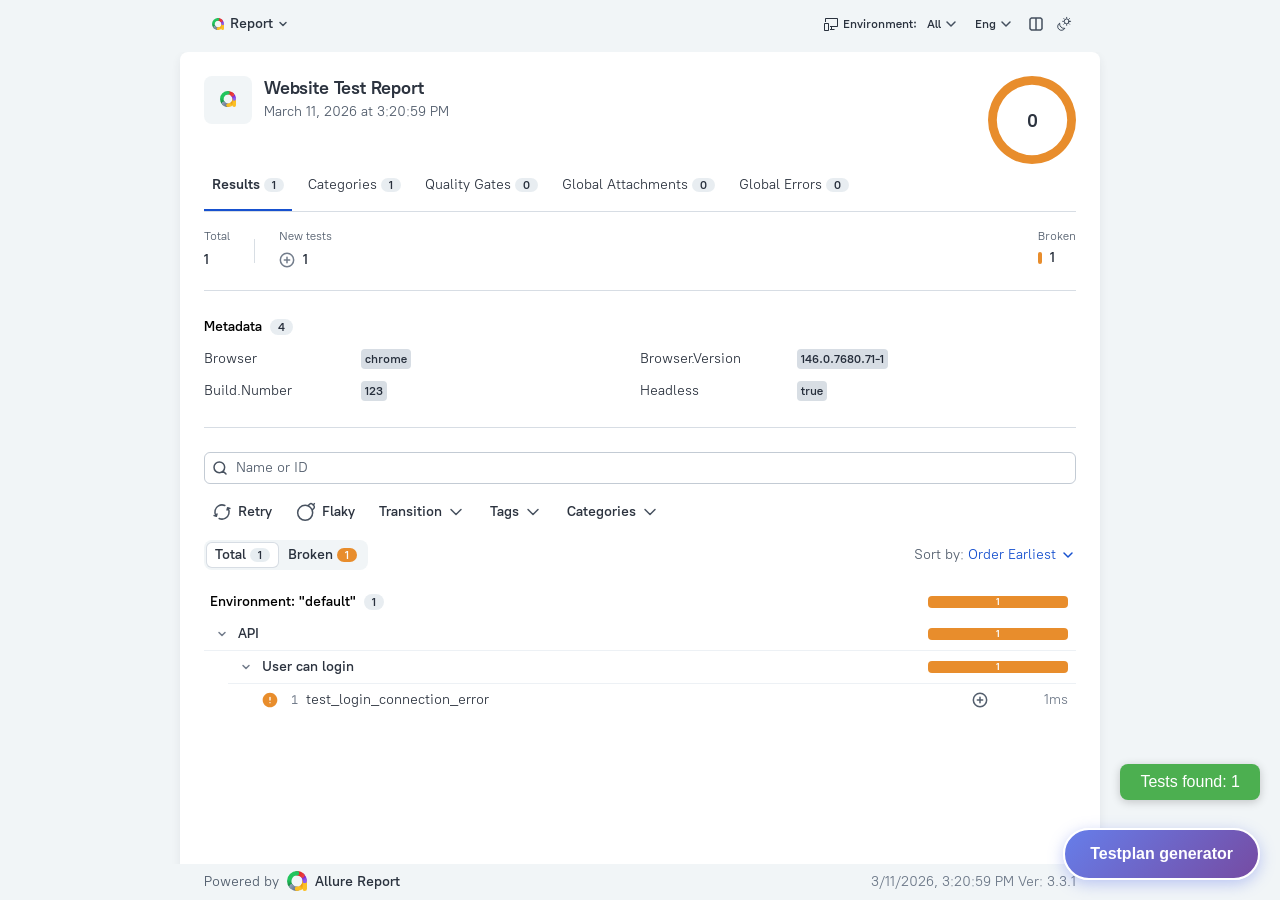
==== index.html @ e59b6cd3 "deploy: ae50e3d1eac6dda1d95e5f9ae2d690dcc07ce8f6" ====
<!DOCTYPE html>
<html dir="ltr" lang="en">
<head>
    <meta charset="utf-8">
    <title> Website Test Report </title>
    <link rel="icon" href="data:image/svg+xml,%3Csvg width='32' height='32' fill='none' xmlns='http://www.w3.org/2000/svg'%3E%3Cpath fill-rule='evenodd' clip-rule='evenodd' d='M22.232 4.662a3.6 3.6 0 0 1 5.09.035c2.855 2.894 4.662 6.885 4.662 11.295a3.6 3.6 0 0 1-7.2 0c0-2.406-.981-4.61-2.587-6.24a3.6 3.6 0 0 1 .035-5.09Z' fill='url(%23a)'/%3E%3Cpath fill-rule='evenodd' clip-rule='evenodd' d='M12.392 3.6a3.6 3.6 0 0 1 3.6-3.6c4.41 0 8.401 1.807 11.296 4.662a3.6 3.6 0 1 1-5.056 5.126C20.602 8.18 18.398 7.2 15.992 7.2a3.6 3.6 0 0 1-3.6-3.6Z' fill='url(%23b)'/%3E%3Cpath fill-rule='evenodd' clip-rule='evenodd' d='M0 15.992C0 7.157 7.157 0 15.992 0a3.6 3.6 0 0 1 0 7.2A8.789 8.789 0 0 0 7.2 15.992c0 2.406.981 4.61 2.588 6.24a3.6 3.6 0 0 1-5.126 5.056C1.807 24.393 0 20.402 0 15.992Z' fill='url(%23c)'/%3E%3Cpath fill-rule='evenodd' clip-rule='evenodd' d='M4.661 22.232a3.6 3.6 0 0 1 5.091-.035c1.63 1.606 3.834 2.587 6.24 2.587a3.6 3.6 0 0 1 0 7.2c-4.41 0-8.401-1.807-11.295-4.661a3.6 3.6 0 0 1-.036-5.091Z' fill='url(%23d)'/%3E%3Cpath fill-rule='evenodd' clip-rule='evenodd' d='M28.384 12.392a3.6 3.6 0 0 1 3.6 3.6c0 8.835-7.157 15.992-15.992 15.992a3.6 3.6 0 0 1 0-7.2 8.789 8.789 0 0 0 8.792-8.792 3.6 3.6 0 0 1 3.6-3.6Z' fill='url(%23e)'/%3E%3Cpath fill-rule='evenodd' clip-rule='evenodd' d='M28.385 12.392a3.6 3.6 0 0 1 3.6 3.6v12.392a3.6 3.6 0 0 1-7.2 0V15.992a3.6 3.6 0 0 1 3.6-3.6Z' fill='url(%23f)'/%3E%3Cg clip-path='url(%23g)'%3E%3Cpath fill-rule='evenodd' clip-rule='evenodd' d='M22.232 4.662a3.6 3.6 0 0 1 5.091.035c2.855 2.894 4.662 6.885 4.662 11.295a3.6 3.6 0 0 1-7.2 0c0-2.406-.982-4.61-2.588-6.24a3.6 3.6 0 0 1 .035-5.09Z' fill='url(%23h)'/%3E%3C/g%3E%3Cdefs%3E%3ClinearGradient id='a' x1='26.4' y1='9.6' x2='28.8' y2='15' gradientUnits='userSpaceOnUse'%3E%3Cstop stop-color='%237E22CE'/%3E%3Cstop offset='1' stop-color='%238B5CF6'/%3E%3C/linearGradient%3E%3ClinearGradient id='b' x1='26.8' y1='9.4' x2='17.8' y2='3.6' gradientUnits='userSpaceOnUse'%3E%3Cstop stop-color='%23EF4444'/%3E%3Cstop offset='1' stop-color='%23DC2626'/%3E%3C/linearGradient%3E%3ClinearGradient id='c' x1='3.6' y1='14' x2='5.4' y2='24.8' gradientUnits='userSpaceOnUse'%3E%3Cstop stop-color='%2322C55E'/%3E%3Cstop offset='1' stop-color='%2315803D'/%3E%3C/linearGradient%3E%3ClinearGradient id='d' x1='4.8' y1='22.2' x2='14.4' y2='29.2' gradientUnits='userSpaceOnUse'%3E%3Cstop stop-color='%2394A3B8'/%3E%3Cstop offset='.958' stop-color='%2364748B'/%3E%3Cstop offset='1' stop-color='%2364748B'/%3E%3C/linearGradient%3E%3ClinearGradient id='e' x1='28.4' y1='22.173' x2='22.188' y2='28.384' gradientUnits='userSpaceOnUse'%3E%3Cstop stop-color='%23D97706'/%3E%3Cstop offset='1' stop-color='%23FBBF24'/%3E%3C/linearGradient%3E%3ClinearGradient id='f' x1='29.2' y1='54.4' x2='30.626' y2='54.256' gradientUnits='userSpaceOnUse'%3E%3Cstop stop-color='%23FBBF24'/%3E%3Cstop offset='1' stop-color='%23FBBF24'/%3E%3C/linearGradient%3E%3ClinearGradient id='h' x1='26.4' y1='9.6' x2='28.8' y2='15' gradientUnits='userSpaceOnUse'%3E%3Cstop stop-color='%237E22CE'/%3E%3Cstop offset='1' stop-color='%238B5CF6'/%3E%3C/linearGradient%3E%3CclipPath id='g'%3E%3Cpath fill='%23fff' transform='translate(24.8 12)' d='M0 0h7.2v8H0z'/%3E%3C/clipPath%3E%3C/defs%3E%3C/svg%3E" />
    <link rel="stylesheet" type="text/css" href="styles-0b84e1ef76554ad2db9a.css">
<link rel="preload" href="pt-root-ui_vf.woff" as="font" type="font/woff" crossorigin /> 
<link rel="preload" href="JetBrainsMono_vf.woff2" as="font" type="font/woff" crossorigin /> 
<link rel="preload" href="pt-root-ui_vf.woff2" as="font" type="font/woff" crossorigin /> 
<link rel="preload" href="JetBrainsMono_vf.woff" as="font" type="font/woff" crossorigin /> 
    <script>
      window.allureReportOptions = {"id":"awesome","reportName":"Website Test Report","logo":"","theme":"auto","reportLanguage":"en","createdAt":1773242459225,"reportUuid":"67e11c85-859e-479c-9bb1-07e0eb2ae454","groupBy":["epic","feature","story"],"cacheKey":"1773242459225","ci":{"type":"local","detected":true,"repoName":"","jobUid":"","jobUrl":"","jobName":"","jobRunUid":"","jobRunUrl":"","jobRunName":"","jobRunBranch":"","pullRequestUrl":"","pullRequestName":""},"layout":"base","allureVersion":"3.3.1","sections":["charts","timeline"],"defaultSection":""}
    </script>
</head>
<body>
    <div id="app"></div>
    
    <script>
      const { origin, pathname } = window.location; 
      const url = new URL(pathname, origin);
      const baseEl = document.createElement("base");
      
      baseEl.href = url.toString();
      
      window.document.head.appendChild(baseEl);
    </script>
  
    <script>
      window.allure = window.allure || {};
    </script>
    <script   src="app-8be6acc0a596a2197dbf.js"></script>
    <script async src="https://www.googletagmanager.com/gtag/js?id=G-LNDJ3J7WT0"></script>
    <script>
        window.dataLayer = window.dataLayer || [];
        function gtag(){dataLayer.push(arguments);}
        gtag('js', new Date());
        gtag('config', 'G-LNDJ3J7WT0', {
          "report": "awesome",
          "allureVersion": "3.3.1",
          "reportUuid": "67e11c85-859e-479c-9bb1-07e0eb2ae454",
          "single_file": "false"
        });
    </script>
    
      <script async>
        window.allureReportDataReady = true;
      </script>
    
<script src="./custom-trigger/inject.js"></script></body>
</html>
---- styles-0b84e1ef76554ad2db9a.css ----
:root{--font-family:"PTRootUIWebVF",ui-sans-serif,system-ui,sans-serif,"Apple Color Emoji","Segoe UI Emoji","Segoe UI Symbol","Noto Color Emoji";--font-family-mono:"JetBrainsMonoVF",ui-monospace,monospace;--line-height-xxl:40px;--line-height-xl:32px;--line-height-l:24px;--line-height-m:20px;--line-height-s:16px;--font-size-3xl:36px;--font-size-2xl:24px;--font-size-xl:18px;--font-size-l:16px;--font-size-m:14px;--font-size-m-code:13px;--font-size-s:12px;--font-size-xs:11px}:root[data-os=mac]{-webkit-font-smoothing:antialiased;-moz-osx-font-smoothing:grayscale;--font-weight-normal:425;--font-weight-bold:625;--font-weight-extra-bold:700}:root:not([data-os=mac]){-webkit-font-smoothing:auto;-moz-osx-font-smoothing:auto;--font-weight-normal:400;--font-weight-bold:600;--font-weight-extra-bold:700}body{font-size:var(--font-size-m);font-weight:var(--font-weight-normal);letter-spacing:0;line-height:var(--line-height-m)}.headings-head-l{font-size:var(--font-size-3xl);line-height:var(--line-height-xxl)}.headings-head-l,.headings-head-m{font-family:var(--font-family);font-weight:var(--font-weight-extra-bold);letter-spacing:-.016em}.headings-head-m{font-size:var(--font-size-2xl);line-height:var(--line-height-xl)}.headings-head-s{font-family:var(--font-family);font-size:var(--font-size-xl);font-weight:var(--font-weight-extra-bold);letter-spacing:-.01em;line-height:var(--line-height-l)}.paragraphs-text-l-bold{font-weight:var(--font-weight-bold)}.paragraphs-text-l,.paragraphs-text-l-bold{font-family:var(--font-family);font-size:var(--font-size-l);letter-spacing:0;line-height:var(--line-height-l)}.paragraphs-text-l{font-weight:var(--font-weight-normal)}.paragraphs-text-m-bold{font-weight:var(--font-weight-bold)}.paragraphs-text-m,.paragraphs-text-m-bold{font-family:var(--font-family);font-size:var(--font-size-m);letter-spacing:0;line-height:var(--line-height-m)}.paragraphs-text-m{font-weight:var(--font-weight-normal)}.paragraphs-text-s-bold{font-weight:var(--font-weight-bold)}.paragraphs-text-s,.paragraphs-text-s-bold{font-family:var(--font-family);font-size:var(--font-size-s);letter-spacing:0;line-height:var(--line-height-m)}.paragraphs-text-s{font-weight:var(--font-weight-normal)}.paragraphs-code-m{font-size:var(--font-size-m-code)}.paragraphs-code-m,.paragraphs-code-s{font-family:var(--font-family-mono);font-weight:var(--font-weight-normal);letter-spacing:0;line-height:var(--line-height-m)}.paragraphs-code-s{font-size:var(--font-size-s)}.ui-text-l-ui-bold{font-weight:var(--font-weight-bold)}.ui-text-l-ui,.ui-text-l-ui-bold{font-family:var(--font-family);font-size:var(--font-size-l);letter-spacing:0;line-height:var(--line-height-m)}.ui-text-l-ui{font-weight:var(--font-weight-normal)}.ui-text-m-ui-bold{font-weight:var(--font-weight-bold)}.ui-text-m-ui,.ui-text-m-ui-bold{font-family:var(--font-family);font-size:var(--font-size-m);letter-spacing:0;line-height:var(--line-height-s)}.ui-text-m-ui{font-weight:var(--font-weight-normal)}.ui-text-s-ui-bold{font-weight:var(--font-weight-bold)}.ui-text-s-ui,.ui-text-s-ui-bold{font-family:var(--font-family);font-size:var(--font-size-s);letter-spacing:0;line-height:var(--line-height-s)}.ui-text-s-ui{font-weight:var(--font-weight-normal)}.ui-text-xs-ui-bold{font-weight:var(--font-weight-bold)}.ui-text-xs-ui,.ui-text-xs-ui-bold{font-family:var(--font-family);font-size:var(--font-size-xs);letter-spacing:0;line-height:var(--line-height-s)}.ui-text-xs-ui{font-weight:var(--font-weight-normal)}.ui-code-m-ui{font-size:var(--font-size-m-code)}.ui-code-m-ui,.ui-code-s-ui{font-family:var(--font-family-mono);font-weight:var(--font-weight-normal);letter-spacing:0;line-height:var(--line-height-s)}.ui-code-s-ui{font-size:var(--font-size-s)}:root{--ad-other-focus-day:#b2ccff;--ad-other-modal-overlay-day:#000000a3;--bg-alpha-capella-day:var(--capella-day-darken-1-8);--bg-alpha-capella-heavy-day:var(--capella-day-darken-1-24);--bg-alpha-castor-heavy-day:var(--castor-day-darken-1-24);--bg-base-modal-day:var(--gray-neutral-0);--bg-base-neutral-day:var(--gray-neutral-300);--bg-base-primary-day:var(--gray-neutral-0);--bg-base-secondary-day:var(--gray-neutral-75);--bg-control-flat-day:#ffffff00;--bg-control-flat-heavy-day:var(--gray-neutral-alpha-day-150);--bg-control-flat-medium-day:var(--gray-neutral-alpha-day-100);--bg-control-secondary-day:var(--gray-neutral-alpha-day-150);--bg-control-secondary-heavy-day:var(--gray-neutral-alpha-day-250);--bg-control-secondary-medium-day:var(--gray-neutral-alpha-day-200);--bg-support-aldebaran-day:var(--aldebaran-day-darken-1);--bg-support-aldebaran-heavy-day:var(--aldebaran-day-darken-4);--bg-support-aldebaran-medium-day:var(--aldebaran-day-darken-2);--bg-support-atlas-day:var(--atlas-day-darken-1);--bg-support-capella-day:var(--capella-day-darken-1);--bg-support-capella-heavy-day:var(--capella-day-darken-4);--bg-support-capella-medium-day:var(--capella-day-darken-2);--bg-support-castor-day:var(--castor-day-darken-1);--bg-support-castor-heavy-day:var(--castor-day-darken-4);--bg-support-castor-medium-day:var(--castor-day-darken-2);--bg-support-rau-day:var(--rau-day-darken-1);--bg-support-skat-day:var(--skat-day-darken-1);--bg-support-sirius-day:var(--sirius-day-darken-1);--constant-bg-base-modal-day:var(--gray-neutral-800);--constant-on-border-heavy-day:var(--gray-neutral-alpha-night-300);--constant-on-icon-primary-day:var(--gray-neutral-alpha-night-50);--constant-on-text-primary-day:var(--gray-neutral-alpha-night-25);--on-border-control-day:var(--gray-neutral-alpha-day-300);--on-border-heavy-day:var(--gray-neutral-alpha-day-650);--on-border-medium-day:var(--gray-neutral-alpha-day-300);--on-border-muted-day:var(--gray-neutral-alpha-day-100);--on-border-primary-day:var(--gray-neutral-alpha-day-250);--on-icon-hint-day:var(--gray-neutral-alpha-day-400);--on-icon-primary-day:var(--gray-neutral-alpha-day-650);--on-icon-secondary-day:var(--gray-neutral-alpha-day-450);--on-support-aldebaran-day:var(--aldebaran-day-darken-3);--on-support-aldebaran-heavy-day:var(--aldebaran-day-darken-6);--on-support-aldebaran-medium-day:var(--aldebaran-day-darken-5);--on-support-atlas-day:var(--atlas-day-darken-3);--on-support-capella-day:var(--capella-day-darken-3);--on-support-castor-day:var(--castor-day-darken-3);--on-support-sirius-day:var(--sirius-day-darken-3);--on-text-hint-day:var(--gray-neutral-alpha-day-450);--on-text-primary-day:var(--gray-neutral-alpha-day-800);--on-text-secondary-day:var(--gray-neutral-alpha-day-600);--on-text-universal-primary-day:var(--gray-neutral-75)}:root{--ad-other-focus-night:#84adff;--ad-other-modal-overlay-night:#0000007a;--bg-alpha-capella-heavy-night:var(--capella-night-darken-5-28);--bg-alpha-capella-medium-night:var(--capella-night-darken-5-20);--bg-alpha-capella-night:var(--capella-night-darken-5-12);--bg-alpha-castor-heavy-night:var(--castor-night-darken-5-28);--bg-base-modal-night:var(--gray-neutral-850);--bg-base-neutral-night:var(--gray-neutral-550);--bg-base-primary-night:var(--gray-neutral-900);--bg-base-secondary-night:var(--gray-neutral-800);--bg-control-flat-heavy-night:var(--gray-neutral-alpha-night-800);--bg-control-flat-medium-night:var(--gray-neutral-alpha-night-850);--bg-control-flat-night:#00000000;--bg-control-secondary-heavy-night:var(--gray-neutral-alpha-night-700);--bg-control-secondary-medium-night:var(--gray-neutral-alpha-night-750);--bg-control-secondary-night:var(--gray-neutral-alpha-night-800);--bg-support-aldebaran-heavy-night:var(--aldebaran-night-darken-7);--bg-support-aldebaran-medium-night:var(--aldebaran-night-darken-6);--bg-support-aldebaran-night:var(--aldebaran-night-darken-5);--bg-support-atlas-heavy-night:var(--atlas-night-darken-7);--bg-support-atlas-medium-night:var(--atlas-night-darken-6);--bg-support-atlas-night:var(--atlas-night-darken-5);--bg-support-capella-heavy-night:var(--capella-night-darken-7);--bg-support-capella-medium-night:var(--capella-night-darken-6);--bg-support-capella-night:var(--capella-night-darken-5);--bg-support-castor-heavy-night:var(--castor-night-darken-7);--bg-support-castor-medium-night:var(--castor-night-darken-6);--bg-support-castor-night:var(--castor-night-darken-5);--bg-support-rau-night:var(--rau-night-darken-5);--bg-support-skat-night:var(--skat-night-darken-5);--bg-support-sirius-night:var(--sirius-night-darken-5);--constant-bg-base-modal-night:var(--gray-neutral-750);--constant-bg-base-primary-night:var(--gray-neutral-950);--constant-on-border-heavy-night:var(--gray-neutral-alpha-night-300);--constant-on-icon-primary-night:var(--gray-neutral-alpha-night-50);--constant-on-text-primary-night:var(--gray-neutral-alpha-night-25);--on-border-control-night:var(--gray-neutral-alpha-night-600);--on-border-heavy-night:var(--gray-neutral-alpha-night-300);--on-border-medium-night:var(--gray-neutral-alpha-night-600);--on-border-muted-night:var(--gray-neutral-alpha-night-850);--on-border-primary-night:var(--gray-neutral-alpha-night-750);--on-icon-hint-night:var(--gray-neutral-alpha-night-550);--on-icon-primary-night:var(--gray-neutral-alpha-night-250);--on-icon-secondary-night:var(--gray-neutral-alpha-night-400);--on-support-aldebaran-heavy-night:var(--aldebaran-night-darken-3);--on-support-aldebaran-medium-night:var(--aldebaran-night-darken-1);--on-support-aldebaran-night:var(--aldebaran-night-base);--on-support-atlas-heavy-night:var(--atlas-night-darken-3);--on-support-atlas-medium-night:var(--atlas-night-darken-1);--on-support-atlas-night:var(--atlas-night-base);--on-support-capella-heavy-night:var(--capella-night-darken-3);--on-support-capella-medium-night:var(--capella-night-darken-1);--on-support-capella-night:var(--capella-night-base);--on-support-castor-heavy-night:var(--castor-night-darken-3);--on-support-castor-medium-night:var(--castor-night-darken-1);--on-support-castor-night:var(--castor-night-base);--on-support-sirius-night:var(--sirius-night-base);--on-text-hint-night:var(--gray-neutral-alpha-night-450);--on-text-primary-night:var(--gray-neutral-alpha-night-100);--on-text-secondary-night:var(--gray-neutral-alpha-night-300);--on-text-universal-primary-night:var(--gray-neutral-75)}:root:not([data-theme=dark]){--ad-other-focus:var(--ad-other-focus-day);--ad-other-modal-overlay:var(--ad-other-modal-overlay-day);--bg-alpha-capella-heavy:var(--bg-alpha-capella-heavy-day);--bg-alpha-capella:var(--bg-alpha-capella-day);--bg-base-modal:var(--bg-base-modal-day);--bg-base-neutral:var(--bg-base-neutral-day);--bg-base-primary:var(--bg-base-primary-day);--bg-base-secondary:var(--bg-base-secondary-day);--bg-control-flat-heavy:var(--bg-control-flat-heavy-day);--bg-control-flat-medium:var(--bg-control-flat-medium-day);--bg-control-flat:var(--bg-control-flat-day);--bg-control-secondary-heavy:var(--bg-control-secondary-heavy-day);--bg-control-secondary-medium:var(--bg-control-secondary-medium-day);--bg-control-secondary:var(--bg-control-secondary-day);--bg-support-aldebaran:var(--aldebaran-day-darken-1);--bg-support-aldebaran-heavy:var(--aldebaran-day-darken-4);--bg-support-aldebaran-medium:var(--aldebaran-day-darken-2);--bg-support-antares:var(--antares-day-darken-1);--bg-support-antares-heavy:var(--antares-day-darken-4);--bg-support-antares-medium:var(--antares-day-darken-2);--bg-support-atlas:var(--atlas-day-darken-1);--bg-support-atlas-heavy:var(--atlas-day-darken-4);--bg-support-atlas-medium:var(--atlas-day-darken-2);--bg-support-betelgeuse:var(--betelgeuse-day-darken-1);--bg-support-betelgeuse-heavy:var(--betelgeuse-day-darken-4);--bg-support-betelgeuse-medium:var(--betelgeuse-day-darken-2);--bg-support-capella:var(--capella-day-darken-1);--bg-support-capella-heavy:var(--capella-day-darken-4);--bg-support-capella-medium:var(--capella-day-darken-2);--bg-support-castor:var(--castor-day-darken-1);--bg-support-castor-heavy:var(--castor-day-darken-4);--bg-support-castor-medium:var(--castor-day-darken-2);--bg-support-gliese:var(--gliese-day-darken-1);--bg-support-gliese-heavy:var(--gliese-day-darken-4);--bg-support-gliese-medium:var(--gliese-day-darken-2);--bg-support-mirach:var(--mirach-day-darken-1);--bg-support-mirach-heavy:var(--mirach-day-darken-4);--bg-support-mirach-medium:var(--mirach-day-darken-2);--bg-support-rau:var(--rau-day-darken-1);--bg-support-rau-heavy:var(--rau-day-darken-4);--bg-support-rau-medium:var(--rau-day-darken-2);--bg-support-rigel:var(--rigel-day-darken-1);--bg-support-rigel-heavy:var(--rigel-day-darken-4);--bg-support-rigel-medium:var(--rigel-day-darken-2);--bg-support-sirius:var(--sirius-day-darken-1);--bg-support-sirius-heavy:var(--sirius-day-darken-4);--bg-support-sirius-medium:var(--sirius-day-darken-2);--bg-support-skat:var(--skat-day-darken-1);--bg-support-skat-heavy:var(--skat-day-darken-4);--bg-support-skat-medium:var(--skat-day-darken-2);--bg-dashboard-neutral:#ced3de;--bg-dashboard-neutral-medium:#b4bccd;--bg-dashboard-atlas:var(--atlas-day-base);--bg-dashboard-capella:var(--capella-day-base);--bg-dashboard-skat:var(--skat-day-base);--bg-dashboard-betelgeuse:var(--betelgeuse-day-base);--bg-dashboard-antares:var(--antares-day-base);--bg-dashboard-castor:var(--castor-day-base);--bg-dashboard-aldebaran:var(--aldebaran-day-base);--bg-dashboard-gliese:var(--gliese-day-base);--bg-dashboard-aldebaran-medium:var(--aldebaran-day-darken-1);--bg-dashboard-castor-medium:var(--castor-day-darken-1);--bg-dashboard-atlas-medium:var(--atlas-day-darken-1);--bg-dashboard-capella-medium:var(--capella-day-darken-1);--bg-dashboard-skat-medium:var(--skat-day-darken-1);--bg-dashboard-betelgeuse-medium:var(--betelgeuse-day-darken-1);--bg-dashboard-antares-medium:var(--antares-day-darken-1);--bg-dashboard-gliese-medium:var(--gliese-day-darken-1);--bg-dashboard-mirach:var(--mirach-day-base);--bg-dashboard-mirach-medium:var(--mirach-day-darken-1);--bg-dashboard-rigel:var(--rigel-day-base);--bg-dashboard-rigel-medium:var(--rigel-day-darken-1);--bg-dashboard-sirius:var(--sirius-day-base);--bg-dashboard-sirius-medium:var(--sirius-day-darken-1);--bg-dashboard-rau:var(--rau-day-base);--bg-dashboard-rau-medium:var(--rau-day-darken-1);--constant-bg-base-modal:var(--constant-bg-base-modal-day);--constant-on-border-heavy:var(--constant-on-border-heavy-day);--constant-on-icon-primary:var(--constant-on-icon-primary-day);--constant-on-text-primary:var(--constant-on-text-primary-day);--constant-on-text-secondary:var(--gray-neutral-alpha-night-300);--on-border-control:var(--on-border-control-day);--on-border-heavy:var(--on-border-heavy-day);--on-border-medium:var(--on-border-medium-day);--on-border-muted:var(--on-border-muted-day);--on-border-primary:var(--on-border-primary-day);--on-icon-hint:var(--on-icon-hint-day);--on-icon-primary:var(--on-icon-primary-day);--on-icon-secondary:var(--on-icon-secondary-day);--on-support-aldebaran:var(--on-support-aldebaran-day);--on-support-aldebaran-medium:var(--on-support-aldebaran-medium-day);--on-support-aldebaran-heavy:var(--on-support-aldebaran-heavy-day);--on-support-atlas:var(--on-support-atlas-day);--on-support-atlas-heavy:var(--atlas-day-darken-6);--on-support-atlas-medium:var(--atlas-day-darken-5);--on-support-capella:var(--on-support-capella-day);--on-support-capella-heavy:var(--capella-day-darken-6);--on-support-capella-medium:var(--capella-day-darken-5);--on-support-castor:var(--on-support-castor-day);--on-support-castor-heavy:var(--castor-day-darken-6);--on-support-castor-medium:var(--castor-day-darken-5);--on-support-gliese:var(--gliese-day-darken-3);--on-support-gliese-heavy:var(--gliese-day-darken-6);--on-support-gliese-medium:var(--gliese-day-darken-5);--on-support-sirius:var(--sirius-day-darken-3);--on-support-sirius-heavy:var(--sirius-day-darken-6);--on-support-sirius-medium:var(--sirius-day-darken-5);--on-support-mirach:var(--mirach-day-darken-3);--on-support-mirach-heavy:var(--mirach-day-darken-6);--on-support-mirach-medium:var(--mirach-day-darken-5);--on-support-rau:var(--rau-day-darken-3);--on-support-rau-heavy:var(--rau-day-darken-6);--on-support-rau-medium:var(--rau-day-darken-5);--on-support-rigel:var(--rigel-day-darken-3);--on-support-rigel-heavy:var(--rigel-day-darken-6);--on-support-rigel-medium:var(--rigel-day-darken-5);--on-support-antares:var(--antares-day-darken-3);--on-support-betelgeuse:var(--betelgeuse-day-darken-3);--on-support-skat:var(--skat-day-darken-3);--on-support-skat-heavy:var(--skat-day-darken-6);--on-support-skat-medium:var(--skat-day-darken-5);--on-text-hint:var(--on-text-hint-day);--on-text-primary:var(--on-text-primary-day);--on-text-secondary:var(--on-text-secondary-day);--on-text-universal-primary:var(--on-text-universal-primary-day);--scrollbar-color:var(--gray-300);--bg-alpha-atlas:var(--atlas-day-darken-1-8);--bg-alpha-rau:var(--rau-day-darken-1-8);--bg-alpha-castor:var(--castor-day-darken-1-8);--bg-alpha-skat:var(--skat-day-darken-1-8);--bg-alpha-castor-heavy:var(--bg-alpha-castor-heavy-day);color-scheme:light}:root[data-theme=dark]{--ad-other-focus:var(--ad-other-focus-night);--ad-other-modal-overlay:var(--ad-other-modal-overlay-night);--bg-base-modal:var(--bg-base-modal-night);--bg-base-neutral:var(--bg-base-neutral-night);--bg-base-primary:var(--bg-base-primary-night);--bg-base-secondary:var(--bg-base-secondary-night);--bg-control-flat-heavy:var(--bg-control-flat-heavy-night);--bg-control-flat-medium:var(--bg-control-flat-medium-night);--bg-control-flat:var(--bg-control-flat-night);--bg-control-secondary-heavy:var(--bg-control-secondary-heavy-night);--bg-control-secondary-medium:var(--bg-control-secondary-medium-night);--bg-control-secondary:var(--bg-control-secondary-night);--bg-support-aldebaran-heavy:var(--aldebaran-night-darken-7);--bg-support-aldebaran-medium:var(--aldebaran-night-darken-6);--bg-support-aldebaran:var(--aldebaran-night-darken-5);--bg-support-antares-heavy:var(--antares-night-darken-7);--bg-support-antares-medium:var(--antares-night-darken-6);--bg-support-antares:var(--antares-night-darken-4);--bg-support-atlas-heavy:var(--atlas-night-darken-7);--bg-support-atlas-medium:var(--atlas-night-darken-6);--bg-support-atlas:var(--atlas-night-darken-4);--bg-support-betelgeuse-heavy:var(--betelgeuse-night-darken-7);--bg-support-betelgeuse-medium:var(--betelgeuse-night-darken-6);--bg-support-betelgeuse:var(--betelgeuse-night-darken-5);--bg-support-capella-heavy:var(--capella-night-darken-7);--bg-support-capella-medium:var(--capella-night-darken-6);--bg-support-capella:var(--capella-night-darken-4);--bg-support-castor-heavy:var(--castor-night-darken-7);--bg-support-castor-medium:var(--castor-night-darken-6);--bg-support-castor:var(--castor-night-darken-5);--bg-support-gliese-heavy:var(--gliese-night-darken-7);--bg-support-gliese-medium:var(--gliese-night-darken-6);--bg-support-gliese:var(--gliese-night-darken-4);--bg-support-mirach-heavy:var(--mirach-night-darken-7);--bg-support-mirach-medium:var(--mirach-night-darken-6);--bg-support-mirach:var(--mirach-night-darken-5);--bg-support-rau-heavy:var(--rau-night-darken-7);--bg-support-rau-medium:var(--rau-night-darken-6);--bg-support-rau:var(--rau-night-darken-5);--bg-support-rigel-heavy:var(--rigel-night-darken-7);--bg-support-rigel-medium:var(--rigel-night-darken-6);--bg-support-rigel:var(--rigel-night-darken-4);--bg-support-sirius-heavy:var(--sirius-night-darken-7);--bg-support-sirius-medium:var(--sirius-night-darken-6);--bg-support-sirius:var(--sirius-night-darken-5);--bg-support-skat-heavy:var(--skat-night-darken-7);--bg-support-skat-medium:var(--skat-night-darken-6);--bg-support-skat:var(--skat-night-darken-5);--bg-dashboard-neutral:#cfd6e5;--bg-dashboard-neutral-medium:#b1bcd5;--bg-dashboard-atlas:var(--atlas-night-darken-1);--bg-dashboard-capella:var(--capella-night-darken-1);--bg-dashboard-skat:var(--skat-night-darken-2);--bg-dashboard-betelgeuse:var(--betelgeuse-night-darken-2);--bg-dashboard-antares:var(--antares-night-darken-1);--bg-dashboard-castor:var(--castor-night-darken-3);--bg-dashboard-aldebaran:var(--aldebaran-night-darken-2);--bg-dashboard-gliese:var(--gliese-night-darken-1);--bg-dashboard-mirach:var(--mirach-night-darken-3);--bg-dashboard-mirach-medium:var(--mirach-night-darken-4);--bg-dashboard-rigel:var(--rigel-night-darken-1);--bg-dashboard-rigel-medium:var(--rigel-night-darken-3);--bg-dashboard-sirius:var(--sirius-night-darken-2);--bg-dashboard-sirius-medium:var(--sirius-night-darken-4);--bg-dashboard-rau:var(--rau-night-darken-2);--bg-dashboard-rau-medium:var(--rau-night-darken-4);--constant-bg-base-modal:var(--constant-bg-base-modal-night);--constant-bg-base-primary:var(--constant-bg-base-primary-night);--constant-on-border-heavy:var(--constant-on-border-heavy-night);--constant-on-icon-primary:var(--constant-on-icon-primary-night);--constant-on-text-primary:var(--constant-on-text-primary-night);--constant-on-text-secondary:var(--gray-neutral-alpha-night-300);--on-border-control:var(--on-border-control-night);--on-border-heavy:var(--on-border-heavy-night);--on-border-medium:var(--on-border-medium-night);--on-border-muted:var(--on-border-muted-night);--on-border-primary:var(--on-border-primary-night);--on-icon-hint:var(--on-icon-hint-night);--on-icon-primary:var(--on-icon-primary-night);--on-icon-secondary:var(--on-icon-secondary-night);--on-support-aldebaran-heavy:var(--aldebaran-night-darken-3);--on-support-aldebaran-medium:var(--aldebaran-night-darken-1);--on-support-aldebaran:var(--aldebaran-night-base);--on-support-antares-heavy:var(--antares-night-darken-5);--on-support-antares-medium:var(--antares-night-darken-2);--on-support-antares:var(--antares-night-base);--on-support-atlas-heavy:var(--atlas-night-darken-5);--on-support-atlas-medium:var(--atlas-night-darken-2);--on-support-atlas:var(--atlas-night-base);--on-support-betelgeuse-heavy:var(--betelgeuse-night-darken-3);--on-support-betelgeuse-medium:var(--betelgeuse-night-darken-1);--on-support-betelgeuse:var(--betelgeuse-night-base);--on-support-capella-heavy:var(--capella-night-darken-5);--on-support-capella-medium:var(--capella-night-darken-2);--on-support-capella:var(--capella-night-base);--on-support-castor-heavy:var(--castor-night-darken-2);--on-support-castor-medium:var(--castor-night-darken-1);--on-support-castor:var(--castor-night-base);--on-support-gliese-heavy:var(--gliese-night-darken-5);--on-support-gliese-medium:var(--gliese-night-darken-2);--on-support-gliese:var(--gliese-night-base);--on-support-mirach-heavy:var(--mirach-night-darken-2);--on-support-mirach-medium:var(--mirach-night-darken-1);--on-support-mirach:var(--mirach-night-base);--on-support-rau-heavy:var(--rau-night-darken-3);--on-support-rau-medium:var(--rau-night-darken-1);--on-support-rau:var(--rau-night-base);--on-support-rigel-heavy:var(--rigel-night-darken-5);--on-support-rigel-medium:var(--rigel-night-darken-2);--on-support-rigel:var(--rigel-night-base);--on-support-sirius-heavy:var(--sirius-night-darken-3);--on-support-sirius-medium:var(--sirius-night-darken-1);--on-support-sirius:var(--sirius-night-base);--on-support-skat-heavy:var(--skat-night-darken-3);--on-support-skat-medium:var(--skat-night-darken-1);--on-support-skat:var(--skat-night-base);--on-text-hint:var(--on-text-hint-night);--on-text-primary:var(--on-text-primary-night);--on-text-secondary:var(--on-text-secondary-night);--on-text-universal-primary:var(--on-text-universal-primary-night);--scrollbar-color:var(--gray-400);--bg-alpha-aldebaran-heavy:var(--aldebaran-night-darken-5-28);--bg-alpha-aldebaran-medium:var(--aldebaran-night-darken-5-20);--bg-alpha-aldebaran:var(--aldebaran-night-darken-5-12);--bg-alpha-antares-heavy:var(--antares-night-darken-4-28);--bg-alpha-antares-medium:var(--antares-night-darken-4-20);--bg-alpha-antares:var(--antares-night-darken-4-12);--bg-alpha-atlas-heavy:var(--atlas-night-darken-4-28);--bg-alpha-atlas-medium:var(--atlas-night-darken-4-20);--bg-alpha-atlas:var(--atlas-night-darken-4-12);--bg-alpha-betelgeuse-heavy:var(--betelgeuse-night-darken-5-28);--bg-alpha-betelgeuse-medium:var(--betelgeuse-night-darken-5-20);--bg-alpha-betelgeuse:var(--betelgeuse-night-darken-5-12);--bg-alpha-capella-heavy:var(--capella-night-darken-4-28);--bg-alpha-capella-medium:var(--capella-night-darken-4-20);--bg-alpha-capella:var(--capella-night-darken-4-12);--bg-alpha-castor-heavy:var(--castor-night-darken-5-28);--bg-alpha-castor-medium:var(--castor-night-darken-5-20);--bg-alpha-castor:var(--castor-night-darken-5-12);--bg-alpha-gliese-heavy:var(--gliese-night-darken-4-28);--bg-alpha-gliese-medium:var(--gliese-night-darken-4-20);--bg-alpha-gliese:var(--gliese-night-darken-4-12);--bg-alpha-mirach-heavy:var(--mirach-night-darken-5-28);--bg-alpha-mirach-medium:var(--mirach-night-darken-5-20);--bg-alpha-mirach:var(--mirach-night-darken-5-12);--bg-alpha-rau-heavy:var(--rau-night-darken-5-28);--bg-alpha-rau-medium:var(--rau-night-darken-5-20);--bg-alpha-rau:var(--rau-night-darken-5-12);--bg-alpha-rigel-heavy:var(--rigel-night-darken-4-28);--bg-alpha-rigel-medium:var(--rigel-night-darken-4-20);--bg-alpha-rigel:var(--rigel-night-darken-4-12);--bg-alpha-sirius-heavy:var(--sirius-night-darken-5-28);--bg-alpha-sirius-medium:var(--sirius-night-darken-5-20);--bg-alpha-sirius:var(--sirius-night-darken-5-12);--bg-alpha-skat-heavy:var(--skat-night-darken-5-28);--bg-alpha-skat-medium:var(--skat-night-darken-5-20);--bg-alpha-skat:var(--skat-night-darken-5-12);color-scheme:dark}:root{--gray-25:#fcfcfd;--gray-50:#f8fafc;--gray-75:#f3f6f9;--gray-100:#eef2f6;--gray-150:#e9edf3;--gray-200:#e3e8ef;--gray-250:#d8dfe7;--gray-300:#cdd5df;--gray-350:#b3bdc9;--gray-400:#9aa4b2;--gray-450:#818c9c;--gray-500:#697586;--gray-550:#5a6576;--gray-600:#4b5565;--gray-650:#414b5c;--gray-700:#364152;--gray-750:#2b3546;--gray-800:#202939;--gray-900:#121926;--gray-950:#0d121c;--gray-1000:#000512;--gray-0:#fff;--brand-green-25:#f6fefa;--brand-green-50:#eefcf5;--brand-green-100:#d2f9e6;--brand-green-200:#a6f2cf;--brand-green-300:#6ce5b4;--brand-green-400:#36ce94;--brand-green-500:#16b67b;--brand-green-600:#0b9363;--brand-green-700:#0b7553;--brand-green-800:#0c5a41;--brand-green-900:#0c4b37;--gray-alpha-day-25:#69699b05;--gray-alpha-day-50:#16599c08;--gray-alpha-day-75:#0f4a850d;--gray-alpha-day-100:#0c457e12;--gray-alpha-day-150:#0b377a17;--gray-alpha-day-200:#002f701c;--gray-alpha-day-250:#0b376a29;--gray-alpha-day-300:#052e6133;--gray-alpha-day-350:#02234b4d;--gray-alpha-day-400:#031c3f66;--gray-alpha-day-450:#03193a80;--gray-alpha-day-500:#01153296;--gray-alpha-day-550:#01132da6;--gray-alpha-day-600:#011128b5;--gray-alpha-day-650:#021027bf;--gray-alpha-day-700:#010d23c9;--gray-alpha-day-750:#031026d6;--gray-alpha-day-800:#020b1de0;--gray-alpha-day-900:#000714ed;--gray-alpha-day-950:#00060ff2;--gray-alpha-night-25:#fcfcfd;--gray-alpha-night-50:#fbfcfefc;--gray-alpha-night-75:#f7fafdfa;--gray-alpha-night-100:#f5fafff5;--gray-alpha-night-150:#f6f9fef2;--gray-alpha-night-200:#f6f9feed;--gray-alpha-night-250:#f0f7ffe3;--gray-alpha-night-300:#ecf5fddb;--gray-alpha-night-350:#e8f2fcc2;--gray-alpha-night-400:#e2effda6;--gray-alpha-night-450:#ddebfd8c;--gray-alpha-night-500:#d5e6fb73;--gray-alpha-night-550:#d7e7fe5e;--gray-alpha-night-600:#cedff84d;--gray-alpha-night-650:#cde1fe40;--gray-alpha-night-700:#bed7f836;--gray-alpha-night-750:#bcd6fb26;--gray-alpha-night-800:#aecbf917;--gray-alpha-night-900:#aecbf90a;--gray-alpha-night-950:#aecbf908;--gray-850:#171f2e;--gray-neutral-25:#f9fbfc;--gray-neutral-50:#f6f8fa;--gray-neutral-75:#f1f5f7;--gray-neutral-100:#edf1f5;--gray-neutral-150:#e8edf1;--gray-neutral-200:#dfe4ea;--gray-neutral-250:#d8dee4;--gray-neutral-300:#c3cbd4;--gray-neutral-350:#adb7c2;--gray-neutral-400:#95a0ad;--gray-neutral-450:#727d8c;--gray-neutral-500:#677281;--gray-neutral-550:#5d6876;--gray-neutral-600:#525d6b;--gray-neutral-650:#485260;--gray-neutral-700:#3e4755;--gray-neutral-750:#353d4a;--gray-neutral-800:#2c343f;--gray-neutral-850:#242a34;--gray-neutral-900:#1b2129;--gray-neutral-950:#14191f;--gray-neutral-1000:#11151a;--gray-neutral-0:#fff;--gray-neutral-alpha-day-25:#36799b08;--gray-neutral-alpha-day-50:#1d4f810a;--gray-neutral-alpha-day-75:#165879f;--gray-neutral-alpha-day-100:#1d4f8114;--gray-neutral-alpha-day-150:#1a4c751a;--gray-neutral-alpha-day-200:#092f5d21;--gray-neutral-alpha-day-250:#0b305629;--gray-neutral-alpha-day-300:#05264d3d;--gray-neutral-alpha-day-350:#072546547;--gray-neutral-alpha-day-400:#031c3a6b;--gray-neutral-alpha-day-450:#0316308f;--gray-neutral-alpha-day-500:#02132c99;--gray-neutral-alpha-day-550:#021227a3;--gray-neutral-alpha-day-600:#011228ad;--gray-neutral-alpha-day-650:#010f23b8;--gray-neutral-alpha-day-700:#010c1ec2;--gray-neutral-alpha-day-750:#030c1ccc;--gray-neutral-alpha-day-800:#010a18d4;--gray-neutral-alpha-day-900:#020912e6;--gray-neutral-alpha-day-950:#02080ded;--gray-neutral-alpha-night-25:#fbfdfefc;--gray-neutral-alpha-night-50:#fafcfffa;--gray-neutral-alpha-night-75:#f6fbfef7;--gray-neutral-alpha-night-100:#f6fafef5;--gray-neutral-alpha-night-150:#f5fafff0;--gray-neutral-alpha-night-200:#f5f9ffe8;--gray-neutral-alpha-night-250:#f2f7fde3;--gray-neutral-alpha-night-300:#ecf4fdd1;--gray-neutral-alpha-night-350:#e3efffbd;--gray-neutral-alpha-night-400:#deecfca6;--gray-neutral-alpha-night-450:#d2e4fe80;--gray-neutral-alpha-night-500:#d1e5ff73;--gray-neutral-alpha-night-550:#cce0fa69;--gray-neutral-alpha-night-600:#c6ddfb5c;--gray-neutral-alpha-night-650:#c5dcfc4f;--gray-neutral-alpha-night-700:#bfd6fd42;--gray-neutral-alpha-night-750:#bdd4ff36;--gray-neutral-alpha-night-800:#aecaf42b;--gray-neutral-alpha-night-900:#9ebff012;--gray-neutral-alpha-night-950:#769ac108;--gray-neutral-alpha-day-850:#000714db;--gray-neutral-alpha-night-850:#afc5f31f;--capella-day-base:#eb5146;--capella-day-darken-1:#e8392c;--capella-day-darken-2:#df2619;--capella-day-darken-3:#cf2317;--capella-day-darken-4:#c62216;--capella-day-darken-5:#ba2015;--capella-day-darken-6:#a51c12;--capella-night-base:#ff584d;--capella-night-darken-1:#f55c51;--capella-night-darken-2:#ff392b;--capella-night-darken-3:#f34033;--capella-night-darken-4:#e8392c;--capella-night-darken-5:#ff1b0a;--capella-night-darken-6:#df2619;--capella-night-darken-7:#c62216;--capella-day-darken-1-8:#e8392c14;--capella-night-darken-4-12:#e8392c1f;--capella-day-darken-1-16:#e8392c29;--capella-day-darken-1-24:#e8392c3d;--capella-night-darken-4-20:#e8392c33;--capella-night-darken-4-28:#e8392c47;--gliese-day-base:#eb467d;--gliese-day-darken-1:#e82c6a;--gliese-day-darken-2:#df195b;--gliese-day-darken-3:#cf1753;--gliese-day-darken-4:#c61651;--gliese-day-darken-5:#ba154c;--gliese-day-darken-6:#a51243;--gliese-day-darken-1-8:#e82c6a14;--gliese-day-darken-1-16:#e82c6a29;--gliese-day-darken-1-24:#e82c6a3d;--gliese-night-base:#ff4d87;--gliese-night-darken-1:#f55187;--gliese-night-darken-2:#ff2b72;--gliese-night-darken-3:#f33373;--gliese-night-darken-4:#e82c6a;--gliese-night-darken-5:#ff0a5c;--gliese-night-darken-6:#df195b;--gliese-night-darken-7:#c61651;--gliese-night-darken-4-12:#e82c6a1f;--gliese-night-darken-4-20:#e82c6a33;--gliese-night-darken-4-28:#e82c6a47;--antares-day-base:#e846eb;--antares-day-darken-1:#e42ce8;--antares-day-darken-2:#dc19df;--antares-day-darken-3:#cb17cf;--antares-day-darken-4:#c316c6;--antares-day-darken-5:#b715ba;--antares-day-darken-6:#a312a5;--antares-day-darken-1-8:#e42ce814;--antares-day-darken-1-16:#e42ce829;--antares-day-darken-1-24:#e42ce83d;--antares-night-base:#fc4dff;--antares-night-darken-1:#f251f5;--antares-night-darken-2:#fb2bff;--antares-night-darken-3:#f033f3;--antares-night-darken-4:#e52ce8;--antares-night-darken-5:#fb0aff;--antares-night-darken-6:#dc19df;--antares-night-darken-7:#c316c6;--antares-night-darken-4-12:#e52ce81f;--antares-night-darken-4-20:#e52ce833;--antares-night-darken-4-28:#e52ce847;--atlas-day-base:#eb9b46;--atlas-day-darken-1:#e88d2c;--atlas-day-darken-2:#df7f19;--atlas-day-darken-3:#cf7617;--atlas-day-darken-4:#c67116;--atlas-day-darken-5:#ba6a15;--atlas-day-darken-6:#a55e12;--atlas-day-darken-1-8:#e88d2c14;--atlas-day-darken-1-16:#e88d2c29;--atlas-day-darken-1-24:#e88d2c3d;--atlas-night-base:#ffa94d;--atlas-night-darken-1:#f6a651;--atlas-night-darken-2:#ff992b;--atlas-night-darken-3:#f49632;--atlas-night-darken-4:#e88d2c;--atlas-night-darken-5:#ff890a;--atlas-night-darken-6:#df7f19;--atlas-night-darken-7:#c67116;--atlas-night-darken-4-12:#e88d2c1f;--atlas-night-darken-4-20:#e88d2c33;--atlas-night-darken-4-28:#e88d2c47;--rigel-day-base:#ebc746;--rigel-day-darken-1:#e8bf2c;--rigel-day-darken-2:#dfb419;--rigel-day-darken-3:#cfa717;--rigel-day-darken-4:#c6a016;--rigel-day-darken-5:#ba9615;--rigel-day-darken-6:#a58512;--rigel-day-darken-1-8:#e8bf2c14;--rigel-day-darken-1-16:#e8bf2c29;--rigel-day-darken-1-24:#e8bf2c3d;--rigel-night-base:#ffd84d;--rigel-night-darken-1:#f6d251;--rigel-night-darken-2:#ffd12b;--rigel-night-darken-3:#f4ca32;--rigel-night-darken-4:#e8bf2c;--rigel-night-darken-5:#ffca0a;--rigel-night-darken-6:#dfb419;--rigel-night-darken-7:#c6a016;--rigel-night-darken-4-12:#e8bf2c1f;--rigel-night-darken-4-20:#e8bf2c33;--rigel-night-darken-4-28:#e8bf2c47;--castor-day-base:#09a232;--castor-day-darken-1:#099337;--castor-day-darken-2:#098632;--castor-day-darken-3:#087d2f;--castor-day-darken-4:#098632;--castor-day-darken-5:#07702a;--castor-day-darken-6:#066425;--castor-day-darken-1-8:#09933714;--castor-day-darken-1-16:#09933729;--castor-day-darken-1-24:#0993373d;--castor-night-base:#45e57b;--castor-night-darken-1:#2ae167;--castor-night-darken-2:#1ecf59;--castor-night-darken-3:#40bf6a;--castor-night-darken-4:#39ac60;--castor-night-darken-5:#29a352;--castor-night-darken-6:#259349;--castor-night-darken-7:#218341;--castor-night-darken-5-12:#29a3521f;--castor-night-darken-5-20:#29a35233;--castor-night-darken-5-28:#29a35247;--mirach-day-base:#09a284;--mirach-day-darken-1:#099378;--mirach-day-darken-2:#09866d;--mirach-day-darken-3:#087d65;--mirach-day-darken-4:#087761;--mirach-day-darken-5:#07705b;--mirach-day-darken-6:#066451;--mirach-day-darken-1-8:#09937814;--mirach-day-darken-1-16:#09937829;--mirach-day-darken-1-24:#0993783d;--mirach-night-base:#45e5c5;--mirach-night-darken-1:#2ae1bc;--mirach-night-darken-2:#1ecfac;--mirach-night-darken-3:#40bfa6;--mirach-night-darken-4:#39ac95;--mirach-night-darken-5:#29a38b;--mirach-night-darken-6:#25937d;--mirach-night-darken-7:#21836f;--mirach-night-darken-5-12:#29a38b1f;--mirach-night-darken-5-20:#29a38b33;--mirach-night-darken-5-28:#29a38b47;--aldebaran-day-base:#497ceb;--aldebaran-day-darken-1:#2c67e8;--aldebaran-day-darken-2:#1958df;--aldebaran-day-darken-3:#1751cf;--aldebaran-day-darken-4:#164ec6;--aldebaran-day-darken-5:#1549ba;--aldebaran-day-darken-6:#1241a5;--aldebaran-day-darken-1-8:#2c67e814;--aldebaran-day-darken-1-16:#2c67e829;--aldebaran-day-darken-1-24:#2c67e83d;--aldebaran-night-base:#7aa8ff;--aldebaran-night-darken-1:#5590ff;--aldebaran-night-darken-2:#518af6;--aldebaran-night-darken-3:#2f78ff;--aldebaran-night-darken-4:#3276f4;--aldebaran-night-darken-5:#2c6de8;--aldebaran-night-darken-6:#195edf;--aldebaran-night-darken-7:#1654c6;--aldebaran-night-darken-5-12:#2c6de81f;--aldebaran-night-darken-5-20:#2c6de833;--aldebaran-night-darken-5-28:#2c6de847;--sirius-day-base:#49a7eb;--sirius-day-darken-1:#2c99e8;--sirius-day-darken-2:#198cdf;--sirius-day-darken-3:#1782cf;--sirius-day-darken-4:#167dc6;--sirius-day-darken-5:#1575ba;--sirius-day-darken-6:#1268a5;--sirius-day-darken-1-8:#2c99e814;--sirius-day-darken-1-16:#2c99e829;--sirius-day-darken-1-24:#2c99e83d;--sirius-night-base:#7ac7ff;--sirius-night-darken-1:#55b8ff;--sirius-night-darken-2:#51b0f6;--sirius-night-darken-3:#2fa8ff;--sirius-night-darken-4:#32a3f4;--sirius-night-darken-5:#2c99e8;--sirius-night-darken-6:#198cdf;--sirius-night-darken-7:#167dc6;--sirius-night-darken-5-12:#2c99e81f;--sirius-night-darken-5-20:#2c99e833;--sirius-night-darken-5-28:#2c99e847;--betelgeuse-day-base:#8c49eb;--betelgeuse-day-darken-1:#7a2ce8;--betelgeuse-day-darken-2:#6b19df;--betelgeuse-day-darken-3:#6417cf;--betelgeuse-day-darken-4:#5f16c6;--betelgeuse-day-darken-5:#5a15ba;--betelgeuse-day-darken-6:#5012a5;--betelgeuse-day-darken-1-8:#7a2ce814;--betelgeuse-day-darken-1-16:#7a2ce829;--betelgeuse-day-darken-1-24:#7a2ce83d;--betelgeuse-night-base:#b17aff;--betelgeuse-night-darken-1:#9c55ff;--betelgeuse-night-darken-2:#9551f6;--betelgeuse-night-darken-3:#862fff;--betelgeuse-night-darken-4:#8332f4;--betelgeuse-night-darken-5:#7a2ce8;--betelgeuse-night-darken-6:#6b19df;--betelgeuse-night-darken-7:#5f16c6;--betelgeuse-night-darken-5-12:#7a2ce81f;--betelgeuse-night-darken-5-20:#7a2ce833;--betelgeuse-night-darken-5-28:#7a2ce847;--skat-day-base:#c246eb;--skat-day-darken-1:#b92ce8;--skat-day-darken-2:#ae19df;--skat-day-darken-3:#a117cf;--skat-day-darken-4:#9a16c6;--skat-day-darken-5:#9115ba;--skat-day-darken-6:#8112a5;--skat-day-darken-1-8:#b92ce814;--skat-day-darken-1-16:#b92ce829;--skat-day-darken-1-24:#b92ce83d;--skat-night-base:#dd7aff;--skat-night-darken-1:#d455ff;--skat-night-darken-2:#cc51f6;--skat-night-darken-3:#cb2fff;--skat-night-darken-4:#c432f4;--skat-night-darken-5:#b82ce8;--skat-night-darken-6:#ae19df;--skat-night-darken-7:#9a16c6;--skat-night-darken-5-12:#b82ce81f;--skat-night-darken-5-20:#b82ce833;--skat-night-darken-5-28:#b82ce847;--rau-day-base:#8592ad;--rau-day-darken-1:#7281a1;--rau-day-darken-2:#637395;--rau-day-darken-3:#5c6a8a;--rau-day-darken-4:#586684;--rau-day-darken-5:#535f7c;--rau-day-darken-6:#49546e;--rau-day-darken-1-8:#7281a114;--rau-day-darken-1-16:#7281a129;--rau-day-darken-1-24:#7281a13d;--rau-night-base:#b8c4e0;--rau-night-darken-1:#9cacd3;--rau-night-darken-2:#8899bf;--rau-night-darken-3:#7f95c7;--rau-night-darken-4:#7287b3;--rau-night-darken-5:#7281a1;--rau-night-darken-6:#637395;--rau-night-darken-7:#586684;--rau-night-darken-5-12:#7281a11f;--rau-night-darken-5-20:#7281a133;--rau-night-darken-5-28:#7281a147}*,:after,:before{box-sizing:border-box}a,abbr,acronym,address,applet,article,aside,audio,b,big,blockquote,body,canvas,caption,center,cite,code,dd,del,details,dfn,div,dl,dt,em,embed,fieldset,figcaption,figure,footer,form,h1,h2,h3,h4,h5,h6,header,hgroup,html,i,iframe,img,ins,kbd,label,legend,li,mark,menu,nav,object,ol,output,p,pre,q,ruby,s,samp,section,small,span,strike,strong,sub,summary,sup,table,tbody,td,tfoot,th,thead,time,tr,tt,u,ul,var,video{border:0;font-size:100%;font:inherit;margin:0;padding:0;vertical-align:baseline}article,aside,details,figcaption,figure,footer,header,hgroup,menu,nav,section{display:block}body{line-height:1}ol,ul{list-style:none}blockquote,q{quotes:none}blockquote:after,blockquote:before,q:after,q:before{content:"";content:none}table{border-collapse:collapse;border-spacing:0}body{-webkit-text-size-adjust:100%;background:var(--bg-base-secondary);color:var(--on-text-primary);font-family:var(--font-family)}:root{--shadow-small:0px 2px 10px 0px rgba(48,57,64,.08);--shadow-medium:0px 8px 24px 0px rgba(48,57,64,.12);--shadow-raised:0px 2px 6px 0px rgba(48,57,64,.08);--color-change-transition-duration:0.15s;--interaction-transition-duration:0.1s}.styles_icon__peopu{display:block;overflow:hidden}.styles_icon__peopu.styles_size-xs__jr71y{height:12px;width:12px}.styles_icon__peopu.styles_size-s__nGH-V{height:16px;width:16px}.styles_icon__peopu.styles_size-m__INBNd{height:20px;width:20px}.styles_icon__peopu.styles_size-l__SWmMv{height:24px;width:24px}.styles_icon__peopu.styles_size-xl__-K5s3{height:32px;width:32px}.styles_icon__peopu.styles_inline__BmJqE{display:inline-block;position:relative;top:-1px;vertical-align:middle}.styles_button__dJOMr{--allure-btn-height:0px;--allure-btn-padding-horizontal:0px;--allure-btn-padding-vertical:0px;--allure-btn-radius:0px;--allure-btn-border:0px;--allure-btn-leading-icon-margin-right:0px;--allure-btn-focus-ring-offset:1px;--allure-btn-bg-color:transparent;--allure-btn-text-color:transparent;--allure-btn-icon-color:transparent;--allure-btn-trailing-icon-color:transparent;--allure-btn-border-color:transparent;--allure-btn-icon-base-size:16px;--allure-btn-icon-size:var(--allure-btn-icon-base-size);--allure-btn-pressed-scale:0.96;--allure-btn-gap:2px;background-color:var(--allure-btn-bg-color);border:var(--allure-btn-border) solid transparent;border-color:var(--allure-btn-border-color);border-radius:var(--allure-btn-radius);box-sizing:border-box;cursor:pointer;height:var(--allure-btn-height);margin:0;max-height:var(--allure-btn-height);max-width:-moz-max-content;max-width:max-content;min-width:-moz-min-content;min-width:min-content;outline:var(--allure-btn-focus-ring-offset) solid transparent;outline-offset:var(--allure-btn-focus-ring-offset);padding:calc(var(--allure-btn-padding-vertical) - var(--allure-btn-border)) calc(var(--allure-btn-padding-horizontal) - var(--allure-btn-border));transform:scale(1);transition:transform var(--interaction-transition-duration) ease-out,outline var(--interaction-transition-duration) ease-out,background-color var(--color-change-transition-duration),border-color var(--color-change-transition-duration)}.styles_button__dJOMr:is(a){align-items:center;display:inline-flex;justify-content:center;text-decoration:none}.styles_button__dJOMr:is(a)[aria-disabled=true]{cursor:not-allowed;opacity:.7}.styles_button__dJOMr.styles_fullWidth__UvMfL{max-width:100%;width:100%}.styles_button__dJOMr:disabled .styles_contentIcon__WG8cP,.styles_button__dJOMr:disabled .styles_dropdownIcon__QbL-e,.styles_button__dJOMr:disabled .styles_leadingIcon__YCONr{-webkit-user-select:none;-moz-user-select:none;user-select:none}.styles_button__dJOMr.styles_buttonIcon__jkuyM{height:var(--allure-btn-height);max-height:var(--allure-btn-height);max-width:var(--allure-btn-height);min-height:var(--allure-btn-height);min-width:var(--allure-btn-height);padding:calc(var(--allure-btn-padding-vertical) - var(--allure-btn-border) - var(--allure-btn-icon-size) + var(--allure-btn-icon-base-size)) calc(var(--allure-btn-padding-horizontal) - var(--allure-btn-border) - var(--allure-btn-icon-size) + var(--allure-btn-icon-base-size));width:var(--allure-btn-height)}.styles_button__dJOMr:focus{background-color:var(--allure-btn-bg-color);outline:var(--allure-btn-focus-ring-offset) solid transparent}.styles_button__dJOMr:focus-visible{outline:var(--allure-btn-focus-ring-offset) solid var(--ad-other-focus)}.styles_button__dJOMr:disabled{cursor:not-allowed}.styles_button__dJOMr:active:not(:disabled){transform:scale(var(--allure-btn-pressed-scale))}.styles_button__dJOMr.styles_size_l__qdpXc{--allure-btn-height:40px;--allure-btn-padding-horizontal:12px;--allure-btn-padding-vertical:10px;--allure-btn-pressed-scale:0.96;--allure-btn-radius:6px;--allure-btn-leading-icon-margin-right:4px;--allure-btn-gap:4px;--allure-btn-icon-size:20px}.styles_button__dJOMr.styles_size_l__qdpXc.styles_buttonIcon__jkuyM{--allure-btn-padding-horizontal:10px;--allure-btn-padding-vertical:10px}.styles_button__dJOMr.styles_size_m__YdAJU{--allure-btn-height:32px;--allure-btn-padding-horizontal:8px;--allure-btn-padding-vertical:6px;--allure-btn-pressed-scale:0.94;--allure-btn-radius:6px;--allure-btn-leading-icon-margin-right:2px;--allure-btn-gap:4px;--allure-btn-icon-size:20px}.styles_button__dJOMr.styles_size_m__YdAJU.styles_buttonIcon__jkuyM{--allure-btn-padding-horizontal:6px;--allure-btn-padding-vertical:6px}.styles_button__dJOMr.styles_size_xs__VcVUS{--allure-btn-height:22px;--allure-btn-padding-horizontal:2px;--allure-btn-padding-vertical:2px;--allure-btn-pressed-scale:0.94;--allure-btn-radius:2px;--allure-btn-leading-icon-margin-right:2px;--allure-btn-gap:2px;--allure-btn-icon-size:14px}.styles_button__dJOMr.styles_size_xs__VcVUS.styles_buttonIcon__jkuyM{--allure-btn-padding-horizontal:2px;--allure-btn-padding-vertical:2px}.styles_button__dJOMr.styles_size_s__ujh2O{--allure-btn-height:24px;--allure-btn-padding-horizontal:6px;--allure-btn-padding-vertical:4px;--allure-btn-pressed-scale:0.94;--allure-btn-radius:4px;--allure-btn-leading-icon-margin-right:2px;--allure-btn-gap:2px;--allure-btn-icon-size:16px}.styles_button__dJOMr.styles_size_s__ujh2O.styles_buttonIcon__jkuyM{--allure-btn-padding-horizontal:4px;--allure-btn-padding-vertical:4px}.styles_button__dJOMr.styles_icon_size_xs__I8F1x{--allure-btn-icon-size:12px}.styles_button__dJOMr.styles_icon_size_xs__I8F1x.styles_buttonIcon__jkuyM{--allure-btn-padding-horizontal:0;--allure-btn-icon-size:12px;--allure-btn-padding-vertical:4px;--allure-btn-height:32px;--allure-btn-width:20px;min-width:var(--allure-btn-width);width:var(--allure-btn-width)}.styles_button__dJOMr.styles_buttonIcon__jkuyM[data-rounded]{--allure-btn-radius:999px}.styles_button__dJOMr.styles_style_primary__repZw{--allure-btn-border:0px;--allure-btn-border-color:transparent;--allure-btn-bg-color:var(--bg-support-aldebaran);--allure-btn-text-color:var(--constant-on-text-primary);--allure-btn-icon-color:var(--constant-on-icon-primary);--allure-btn-trailing-icon-color:var(--constant-on-icon-primary)}.styles_button__dJOMr.styles_style_primary__repZw:hover{--allure-btn-bg-color:var(--bg-support-aldebaran-medium)}.styles_button__dJOMr.styles_style_primary__repZw:focus-visible{--allure-btn-bg-color:var(--bg-support-aldebaran-medium)}.styles_button__dJOMr.styles_style_primary__repZw:disabled{--allure-btn-bg-color:var(--bg-control-secondary);--allure-btn-text-color:var(--on-text-hint);--allure-btn-icon-color:var(--on-icon-hint);--allure-btn-trailing-icon-color:var(--on-icon-hint)}.styles_button__dJOMr.styles_style_primary__repZw .styles_active__qHBgG,.styles_button__dJOMr.styles_style_primary__repZw:active{--allure-btn-bg-color:var(--bg-support-aldebaran-heavy)}.styles_button__dJOMr.styles_style_primary__repZw.styles_danger__ifSNz{--allure-btn-border-color:transparent;--allure-btn-bg-color:var(--bg-support-capella);--allure-btn-text-color:var(--constant-on-text-primary);--allure-btn-icon-color:var(--constant-on-icon-primary);--allure-btn-trailing-icon-color:var(--constant-on-icon-primary)}.styles_button__dJOMr.styles_style_primary__repZw.styles_danger__ifSNz:hover{--allure-btn-bg-color:var(--bg-support-capella-medium)}.styles_button__dJOMr.styles_style_primary__repZw.styles_danger__ifSNz:focus-visible{--allure-btn-bg-color:var(--bg-support-capella-medium)}.styles_button__dJOMr.styles_style_primary__repZw.styles_danger__ifSNz .styles_active__qHBgG,.styles_button__dJOMr.styles_style_primary__repZw.styles_danger__ifSNz:active{--allure-btn-bg-color:var(--bg-support-capella-heavy)}.styles_button__dJOMr.styles_style_primary__repZw.styles_positive__NaE-e{--allure-btn-border-color:transparent;--allure-btn-bg-color:var(--bg-support-castor);--allure-btn-text-color:var(--constant-on-text-primary);--allure-btn-icon-color:var(--constant-on-icon-primary);--allure-btn-trailing-icon-color:var(--constant-on-icon-primary)}.styles_button__dJOMr.styles_style_primary__repZw.styles_positive__NaE-e:hover{--allure-btn-bg-color:var(--bg-support-castor-medium)}.styles_button__dJOMr.styles_style_primary__repZw.styles_positive__NaE-e:focus-visible{--allure-btn-bg-color:var(--bg-support-castor-medium)}.styles_button__dJOMr.styles_style_primary__repZw.styles_positive__NaE-e.styles_active__qHBgG,.styles_button__dJOMr.styles_style_primary__repZw.styles_positive__NaE-e:active{--allure-btn-bg-color:var(--bg-support-castor-heavy)}.styles_button__dJOMr.styles_style_outline__UDLGz{--allure-btn-border:1px;--allure-btn-border-color:var(--on-border-control);--allure-btn-bg-color:var(--bg-control-flat);--allure-btn-text-color:var(--on-text-primary);--allure-btn-icon-color:var(--on-icon-primary);--allure-btn-trailing-icon-color:var(--on-icon-primary)}.styles_button__dJOMr.styles_style_outline__UDLGz[data-icon-color=secondary]{--allure-btn-icon-color:var(--on-icon-secondary)}.styles_button__dJOMr.styles_style_outline__UDLGz[data-link]{--allure-btn-text-color:var(--on-support-aldebaran);--allure-btn-icon-color:var(--on-support-aldebaran)}.styles_button__dJOMr.styles_style_outline__UDLGz:hover{--allure-btn-bg-color:var(--bg-control-flat-medium)}.styles_button__dJOMr.styles_style_outline__UDLGz:focus-visible{--allure-btn-bg-color:var(--bg-control-flat-medium)}.styles_button__dJOMr.styles_style_outline__UDLGz.styles_active__qHBgG,.styles_button__dJOMr.styles_style_outline__UDLGz:active{--allure-btn-bg-color:var(--bg-control-flat-heavy)}.styles_button__dJOMr.styles_style_outline__UDLGz:disabled{--allure-btn-border:0px;--allure-btn-border-color:transparent;--allure-btn-bg-color:var(--bg-control-secondary);--allure-btn-text-color:var(--on-text-hint);--allure-btn-icon-color:var(--on-icon-hint);--allure-btn-trailing-icon-color:var(--on-icon-hint)}.styles_button__dJOMr.styles_style_outline__UDLGz.styles_danger__ifSNz{--allure-btn-border-color:var(--on-border-control);--allure-btn-bg-color:var(--bg-control-flat);--allure-btn-text-color:var(--on-support-capella);--allure-btn-icon-color:var(--on-support-capella);--allure-btn-trailing-icon-color:var(--on-support-capella)}.styles_button__dJOMr.styles_style_outline__UDLGz.styles_danger__ifSNz[data-link]{--allure-btn-text-color:var(--on-support-capella);--allure-btn-icon-color:var(--on-support-capella)}.styles_button__dJOMr.styles_style_outline__UDLGz.styles_danger__ifSNz:hover{--allure-btn-bg-color:var(--bg-alpha-capella)}.styles_button__dJOMr.styles_style_outline__UDLGz.styles_danger__ifSNz:focus-visible{--allure-btn-bg-color:var(--bg-alpha-capella)}.styles_button__dJOMr.styles_style_outline__UDLGz.styles_danger__ifSNz.styles_active__qHBgG,.styles_button__dJOMr.styles_style_outline__UDLGz.styles_danger__ifSNz:active{--allure-btn-bg-color:var(--bg-alpha-capella-medium)}.styles_button__dJOMr.styles_style_outline__UDLGz.styles_positive__NaE-e{--allure-btn-border-color:var(--on-border-control);--allure-btn-bg-color:var(--bg-control-flat);--allure-btn-text-color:var(--on-support-castor);--allure-btn-icon-color:var(--on-support-castor);--allure-btn-trailing-icon-color:var(--on-support-castor)}.styles_button__dJOMr.styles_style_outline__UDLGz.styles_positive__NaE-e[data-link]{--allure-btn-text-color:var(--on-support-castor);--allure-btn-icon-color:var(--on-support-castor)}.styles_button__dJOMr.styles_style_outline__UDLGz.styles_positive__NaE-e:hover{--allure-btn-bg-color:var(--bg-alpha-castor)}.styles_button__dJOMr.styles_style_outline__UDLGz.styles_positive__NaE-e:focus-visible{--allure-btn-bg-color:var(--bg-alpha-castor)}.styles_button__dJOMr.styles_style_outline__UDLGz.styles_positive__NaE-e.styles_active__qHBgG,.styles_button__dJOMr.styles_style_outline__UDLGz.styles_positive__NaE-e:active{--allure-btn-bg-color:var(--bg-alpha-castor-medium)}.styles_button__dJOMr.styles_style_ghost__XxqyT{--allure-btn-border:0px;--allure-btn-border-color:transparent;--allure-btn-bg-color:var(--bg-control-flat);--allure-btn-text-color:var(--on-text-primary);--allure-btn-icon-color:var(--on-icon-primary);--allure-btn-trailing-icon-color:var(--on-icon-primary)}.styles_button__dJOMr.styles_style_ghost__XxqyT[data-icon-color=secondary]{--allure-btn-icon-color:var(--on-icon-secondary)}.styles_button__dJOMr.styles_style_ghost__XxqyT[data-link]{--allure-btn-text-color:var(--on-support-aldebaran);--allure-btn-icon-color:var(--on-support-aldebaran)}.styles_button__dJOMr.styles_style_ghost__XxqyT:hover{--allure-btn-bg-color:var(--bg-control-flat-medium)}.styles_button__dJOMr.styles_style_ghost__XxqyT.styles_active__qHBgG,.styles_button__dJOMr.styles_style_ghost__XxqyT:active{--allure-btn-bg-color:var(--bg-control-flat-heavy)}.styles_button__dJOMr.styles_style_ghost__XxqyT:disabled{--allure-btn-bg-color:transparent;--allure-btn-text-color:var(--on-text-hint);--allure-btn-icon-color:var(--on-icon-hint);--allure-btn-trailing-icon-color:var(--on-icon-hint)}.styles_button__dJOMr.styles_style_ghost__XxqyT.styles_danger__ifSNz{--allure-btn-border:0px;--allure-btn-border-color:transparent;--allure-btn-bg-color:transparent;--allure-btn-text-color:var(--on-support-capella);--allure-btn-icon-color:var(--on-support-capella);--allure-btn-trailing-icon-color:var(--on-support-capella)}.styles_button__dJOMr.styles_style_ghost__XxqyT.styles_danger__ifSNz[data-link]{--allure-btn-text-color:var(--on-support-capella);--allure-btn-icon-color:var(--on-support-capella)}.styles_button__dJOMr.styles_style_ghost__XxqyT.styles_danger__ifSNz:hover{--allure-btn-bg-color:var(--bg-alpha-capella)}.styles_button__dJOMr.styles_style_ghost__XxqyT.styles_danger__ifSNz:focus-visible{--allure-btn-bg-color:var(--bg-alpha-capella)}.styles_button__dJOMr.styles_style_ghost__XxqyT.styles_danger__ifSNz.styles_active__qHBgG,.styles_button__dJOMr.styles_style_ghost__XxqyT.styles_danger__ifSNz:active{--allure-btn-bg-color:var(--bg-alpha-capella-medium)}.styles_button__dJOMr.styles_style_ghost__XxqyT.styles_positive__NaE-e{--allure-btn-border:0px;--allure-btn-border-color:transparent;--allure-btn-bg-color:transparent;--allure-btn-text-color:var(--on-support-castor);--allure-btn-icon-color:var(--on-support-castor);--allure-btn-trailing-icon-color:var(--on-support-castor)}.styles_button__dJOMr.styles_style_ghost__XxqyT.styles_positive__NaE-e[data-link]{--allure-btn-text-color:var(--on-support-castor);--allure-btn-icon-color:var(--on-support-castor)}.styles_button__dJOMr.styles_style_ghost__XxqyT.styles_positive__NaE-e:hover{--allure-btn-bg-color:var(--bg-alpha-castor)}.styles_button__dJOMr.styles_style_ghost__XxqyT.styles_positive__NaE-e:focus-visible{--allure-btn-bg-color:var(--bg-alpha-castor)}.styles_button__dJOMr.styles_style_ghost__XxqyT.styles_positive__NaE-e.styles_active__qHBgG,.styles_button__dJOMr.styles_style_ghost__XxqyT.styles_positive__NaE-e:active{--allure-btn-bg-color:var(--bg-alpha-castor-medium)}.styles_button__dJOMr.styles_style_flat__tgVZ1{--allure-btn-border:0px;--allure-btn-border-color:transparent;--allure-btn-bg-color:var(--bg-control-secondary);--allure-btn-text-color:var(--on-text-primary);--allure-btn-icon-color:var(--on-icon-primary)}.styles_button__dJOMr.styles_style_flat__tgVZ1[data-icon-color=secondary]{--allure-btn-icon-color:var(--on-icon-secondary)}.styles_button__dJOMr.styles_style_flat__tgVZ1[data-link]{--allure-btn-text-color:var(--on-support-aldebaran);--allure-btn-icon-color:var(--on-support-aldebaran)}.styles_button__dJOMr.styles_style_flat__tgVZ1:hover{--allure-btn-bg-color:var(--bg-control-secondary-medium)}.styles_button__dJOMr.styles_style_flat__tgVZ1:focus-visible{--allure-btn-bg-color:var(--bg-control-secondary-medium)}.styles_button__dJOMr.styles_style_flat__tgVZ1.styles_active__qHBgG,.styles_button__dJOMr.styles_style_flat__tgVZ1:active{--allure-btn-bg-color:var(--bg-control-secondary-heavy)}.styles_button__dJOMr.styles_style_flat__tgVZ1:disabled{--allure-btn-bg-color:var(--bg-control-secondary);--allure-btn-text-color:var(--on-text-hint);--allure-btn-icon-color:var(--on-icon-hint);--allure-btn-trailing-icon-color:var(--on-icon-hint)}.styles_button__dJOMr.styles_style_flat__tgVZ1.styles_danger__ifSNz{--allure-btn-border-color:transparent;--allure-btn-bg-color:var(--bg-alpha-capella);--allure-btn-text-color:var(--on-support-capella);--allure-btn-icon-color:var(--on-support-capella);--allure-btn-trailing-icon-color:var(--on-support-capella)}.styles_button__dJOMr.styles_style_flat__tgVZ1.styles_danger__ifSNz[data-link]{--allure-btn-text-color:var(--on-support-capella);--allure-btn-icon-color:var(--on-support-capella)}.styles_button__dJOMr.styles_style_flat__tgVZ1.styles_danger__ifSNz:hover{--allure-btn-bg-color:var(--bg-alpha-capella-medium)}.styles_button__dJOMr.styles_style_flat__tgVZ1.styles_danger__ifSNz:focus-visible{--allure-btn-bg-color:var(--bg-alpha-capella-medium)}.styles_button__dJOMr.styles_style_flat__tgVZ1.styles_danger__ifSNz.styles_active__qHBgG,.styles_button__dJOMr.styles_style_flat__tgVZ1.styles_danger__ifSNz:active{--allure-btn-bg-color:var(--bg-alpha-capella-heavy)}.styles_button__dJOMr.styles_style_flat__tgVZ1.styles_positive__NaE-e{--allure-btn-border-color:transparent;--allure-btn-bg-color:var(--bg-alpha-castor);--allure-btn-text-color:var(--on-support-castor);--allure-btn-icon-color:var(--on-support-castor);--allure-btn-trailing-icon-color:var(--on-support-castor)}.styles_button__dJOMr.styles_style_flat__tgVZ1.styles_positive__NaE-e[data-link]{--allure-btn-text-color:var(--on-support-castor);--allure-btn-icon-color:var(--on-support-castor)}.styles_button__dJOMr.styles_style_flat__tgVZ1.styles_positive__NaE-e:hover{--allure-btn-bg-color:var(--bg-alpha-castor-medium)}.styles_button__dJOMr.styles_style_flat__tgVZ1.styles_positive__NaE-e:focus-visible{--allure-btn-bg-color:var(--bg-alpha-castor-medium)}.styles_button__dJOMr.styles_style_flat__tgVZ1.styles_positive__NaE-e.styles_active__qHBgG,.styles_button__dJOMr.styles_style_flat__tgVZ1.styles_positive__NaE-e:active{--allure-btn-bg-color:var(--bg-alpha-castor-heavy)}.styles_button__dJOMr.styles_style_raised__Pwwft{--allure-btn-border:1px;--allure-btn-border-color:var(--on-border-primary);--allure-btn-bg-color:var(--bg-base-modal);--allure-btn-text-color:var(--on-text-primary);--allure-btn-icon-color:var(--on-icon-primary);--allure-btn-trailing-icon-color:var(--on-icon-primary);background-color:var(--bg-base-modal);border-color:transparent;border:var(--allure-btn-border) solid transparent;box-shadow:var(--shadow-raised);position:relative}.styles_button__dJOMr.styles_style_raised__Pwwft[data-icon-color=secondary]{--allure-btn-icon-color:var(--on-icon-secondary)}.styles_button__dJOMr.styles_style_raised__Pwwft[data-link]{--allure-btn-text-color:var(--on-support-aldebaran);--allure-btn-icon-color:var(--on-support-aldebaran)}.styles_button__dJOMr.styles_style_raised__Pwwft:before{background-color:var(--allure-btn-bg-color);border:var(--allure-btn-border) solid transparent;border-color:var(--allure-btn-border-color);border-radius:var(--allure-btn-radius);content:"";inset:calc(var(--allure-btn-border)*-1);pointer-events:none;position:absolute;transition:background-color var(--color-change-transition-duration)}.styles_button__dJOMr.styles_style_raised__Pwwft:hover{--allure-btn-bg-color:var(--bg-control-flat-medium)}.styles_button__dJOMr.styles_style_raised__Pwwft:focus-visible{--allure-btn-bg-color:var(--bg-control-flat-medium)}.styles_button__dJOMr.styles_style_raised__Pwwft.styles_active__qHBgG,.styles_button__dJOMr.styles_style_raised__Pwwft:active{--allure-btn-bg-color:var(--bg-control-flat-heavy)}.styles_button__dJOMr.styles_style_raised__Pwwft:disabled{--allure-btn-border:0px;--allure-btn-border-color:transparent;--allure-btn-bg-color:var(--bg-control-secondary);--allure-btn-text-color:var(--on-text-hint);--allure-btn-icon-color:var(--on-icon-hint);--allure-btn-trailing-icon-color:var(--on-icon-hint);box-shadow:none}.styles_button__dJOMr.styles_style_raised__Pwwft.styles_danger__ifSNz{--allure-btn-text-color:var(--on-support-capella);--allure-btn-icon-color:var(--on-support-capella);--allure-btn-trailing-icon-color:var(--on-support-capella)}.styles_button__dJOMr.styles_style_raised__Pwwft.styles_danger__ifSNz[data-link]{--allure-btn-text-color:var(--on-support-capella);--allure-btn-icon-color:var(--on-support-capella)}.styles_button__dJOMr.styles_style_raised__Pwwft.styles_danger__ifSNz:hover{--allure-btn-bg-color:var(--bg-alpha-capella)}.styles_button__dJOMr.styles_style_raised__Pwwft.styles_danger__ifSNz:focus-visible{--allure-btn-bg-color:var(--bg-alpha-capella)}.styles_button__dJOMr.styles_style_raised__Pwwft.styles_danger__ifSNz.styles_active__qHBgG,.styles_button__dJOMr.styles_style_raised__Pwwft.styles_danger__ifSNz:active{--allure-btn-bg-color:var(--bg-alpha-capella-medium)}.styles_button__dJOMr.styles_style_raised__Pwwft.styles_positive__NaE-e{--allure-btn-text-color:var(--on-support-castor);--allure-btn-icon-color:var(--on-support-castor);--allure-btn-trailing-icon-color:var(--on-support-castor)}.styles_button__dJOMr.styles_style_raised__Pwwft.styles_positive__NaE-e[data-link]{--allure-btn-text-color:var(--on-support-castor);--allure-btn-icon-color:var(--on-support-castor)}.styles_button__dJOMr.styles_style_raised__Pwwft.styles_positive__NaE-e:hover{--allure-btn-bg-color:var(--bg-alpha-castor)}.styles_button__dJOMr.styles_style_raised__Pwwft.styles_positive__NaE-e:focus-visible{--allure-btn-bg-color:var(--bg-alpha-castor)}.styles_button__dJOMr.styles_style_raised__Pwwft.styles_positive__NaE-e.styles_active__qHBgG,.styles_button__dJOMr.styles_style_raised__Pwwft.styles_positive__NaE-e:active{--allure-btn-bg-color:var(--bg-alpha-castor-medium)}.styles_contentIcon__WG8cP,.styles_leadingIcon__YCONr{color:var(--allure-btn-icon-color)}.styles_dropdownIcon__QbL-e{color:var(--allure-btn-trailing-icon-color)}.styles_text__n3hds{color:var(--allure-btn-text-color);margin:0;padding:0;-webkit-user-select:none;-moz-user-select:none;user-select:none;white-space:nowrap}.styles_pending__8GUAj .styles_contentIcon__WG8cP,.styles_pending__8GUAj .styles_dropdownIcon__QbL-e,.styles_pending__8GUAj .styles_leadingIcon__YCONr,.styles_pending__8GUAj .styles_text__n3hds{visibility:hidden}.styles_content__pYX6n{align-items:center;display:flex;flex-direction:row;gap:var(--allure-btn-gap);justify-content:center;position:relative;-webkit-user-select:none;-moz-user-select:none;user-select:none}.styles_leadingSlot__v4sKN{margin-right:var(--allure-btn-leading-icon-margin-right)}.styles_leadingSlot__v4sKN,.styles_trailingSlot__bMgTb{align-items:center;display:flex;flex-grow:0;height:var(--allure-btn-icon-size)!important;justify-content:center;max-height:var(--allure-btn-icon-size)!important;min-width:var(--allure-btn-icon-size)!important;overflow:hidden;pointer-events:none;-webkit-user-select:none;-moz-user-select:none;user-select:none}.styles_leadingIcon__YCONr{margin-right:var(--allure-btn-leading-icon-margin-right)}.styles_contentIcon__WG8cP,.styles_dropdownIcon__QbL-e,.styles_leadingIcon__YCONr{height:var(--allure-btn-icon-size)!important;transition:color var(--color-change-transition-duration);-webkit-user-select:none;-moz-user-select:none;user-select:none;width:var(--allure-btn-icon-size)!important}.styles_contentIcon__WG8cP:focus,.styles_dropdownIcon__QbL-e:focus,.styles_leadingIcon__YCONr:focus{outline:none}.styles_contentIcon__WG8cP:focus-visible,.styles_dropdownIcon__QbL-e:focus-visible,.styles_leadingIcon__YCONr:focus-visible{outline:none}.styles_dropdownIcon__QbL-e{transition:transform var(--interaction-transition-duration) ease-in,color var(--color-change-transition-duration)}.styles_button__dJOMr.styles_active__qHBgG .styles_dropdownIcon__QbL-e{transform:rotate(180deg)}.styles_pending__8GUAj .styles_spinner__anTET{display:flex}.styles_spinner__anTET{color:var(--allure-btn-icon-color);display:none;left:50%;position:absolute;transform:translateX(-50%);-webkit-user-select:none;-moz-user-select:none;user-select:none}.styles_custom-tooltip__2reCz{background-color:var(--constant-bg-base-modal);border-radius:6px;color:var(--constant-on-text-primary);font-size:12px;max-width:600px;min-width:-moz-max-content;min-width:max-content;padding:2px 8px;z-index:1000}.styles_custom-tooltip--top__izjik{bottom:100%;left:50%;margin-bottom:4px;transform:translateX(-50%)}.styles_custom-tooltip--bottom__Pvdqm{left:50%;margin-top:4px;top:100%;transform:translateX(-50%)}.styles_custom-tooltip--left__Lk6gk{margin-top:4px;right:100%;top:50%;transform:translateY(-50%)}.styles_custom-tooltip--right__I0rv7{left:100%;margin-top:4px;top:50%;transform:translateY(-50%)}.styles_page-loader__OFuzd{align-items:center;display:flex;height:100%;justify-content:center;width:100%}.styles_spinner__kwQ2r{animation:styles_spin__u3Xcu .5s linear infinite;border-color:var(--gray-200);border-bottom-color:var(--atlas-night-darken-6);border-radius:100%;border-style:solid;border-width:2px;height:24px;width:24px}@keyframes styles_spin__u3Xcu{0%{transform:rotate(0deg)}to{transform:rotate(1turn)}}.styles_inputWrap__96bWy{align-items:center;background-color:var(--bg-control-flat);border:1px solid var(--on-border-control);border-radius:6px;display:flex;flex-direction:row;flex-grow:1;gap:8px;height:32px;max-height:32px;padding:7px;transition:background-color var(--color-change-transition-duration),border-color var(--color-change-transition-duration)}.styles_inputWrap__96bWy:hover:not(:focus-within){background-color:var(--bg-control-flat-medium)}.styles_inputWrap__96bWy:focus-within{border-color:var(--on-border-heavy);outline:none}.styles_inputWrap__96bWy[data-invalid]{border-color:var(--on-support-capella)!important}.styles_input__ir8z5{background-color:transparent;border:none;color:var(--on-text-primary);flex-grow:1;font-family:inherit;font-size:inherit;font-weight:inherit;letter-spacing:inherit;line-height:inherit;margin:0;padding:0;width:100%}.styles_input__ir8z5:focus{background-color:transparent;border:none;outline:none}.styles_input__ir8z5::-moz-placeholder{color:var(--on-text-secondary)}.styles_input__ir8z5::placeholder{color:var(--on-text-secondary)}.styles_leadingIcon__6Bcbs{color:var(--on-icon-primary);cursor:text;display:block;pointer-events:none}.styles_leadingIcon__6Bcbs,.styles_slot__Grn3c{-webkit-user-select:none;-moz-user-select:none;user-select:none}.styles_slot__Grn3c{align-items:center;display:flex;justify-content:center;margin-bottom:-7px;margin-top:-7px}.styles_clearButton__SR4Dg{margin-bottom:-4px;margin-right:-4px;margin-top:-4px;-webkit-user-select:none;-moz-user-select:none;user-select:none}.styles_menu__Y2xWi{background-color:var(--bg-base-modal);border:1px solid var(--on-border-primary);border-radius:6px;box-shadow:var(--shadow-medium);max-height:360px;overflow:auto;padding-bottom:4px;padding-top:4px}.styles_menu__Y2xWi.styles_size-s__phegq{width:180px}.styles_menu__Y2xWi.styles_size-m__FqoGi{width:200px}.styles_menu__Y2xWi.styles_size-l__ShSlS{width:280px}.styles_menu__Y2xWi.styles_size-xl__Mk5k2{width:408px}.styles_menuListItem__FHex0{padding:2px 4px}.styles_section__gV07b{list-style:none;margin:0;padding:0}.styles_section__gV07b+.styles_section__gV07b{border-top:1px solid var(--on-border-muted)}.styles_menuItem__mOGZq{-webkit-appearance:none;-moz-appearance:none;appearance:none;background-color:var(--bg-control-flat);border:none;border-radius:6px;display:flex;flex-direction:row;gap:8px;padding:6px 8px;-webkit-user-select:none;-moz-user-select:none;user-select:none;width:100%}.styles_menuItem__mOGZq.styles_interactive__VHNnJ{cursor:pointer;transition:background-color var(--color-change-transition-duration)}.styles_menuItem__mOGZq.styles_interactive__VHNnJ:hover{background-color:var(--bg-control-flat-medium)}.styles_menuItem__mOGZq.styles_interactive__VHNnJ:focus{outline:none}.styles_menuItem__mOGZq.styles_interactive__VHNnJ:focus-visible{background-color:var(--bg-control-flat-medium)}.styles_menuItem__mOGZq.styles_interactive__VHNnJ:active{background-color:var(--bg-control-flat-heavy)}.styles_menuItem__mOGZq .styles_leadingIcon__0ikkr{color:var(--on-icon-secondary);flex-grow:0;flex-shrink:0}.styles_menuItem__mOGZq .styles_content__XpstT{flex-grow:1;font-family:inherit;font-size:inherit;font-weight:inherit;letter-spacing:inherit;line-height:inherit;text-align:left}.styles_menuItem__mOGZq .styles_right__9xwiq{flex-grow:0;flex-shrink:0}.styles_menuItem__mOGZq .styles_checkmarkIcon__SnS-7{color:var(--on-support-aldebaran);margin-top:2px}.styles_arrow-button__PtmoB{background:transparent;border:none;border-radius:4px;color:var(--on-icon-secondary);cursor:pointer;padding:8px 4px}.styles_arrow-button__PtmoB:hover{background:var(--bg-control-flat-medium);color:var(--on-icon-primary)}.styles_arrow-button-s__LG1S5{padding:0 4px}.styles_arrow-button-m__i7jQC{padding:6px}.styles_icon-size-m__cHrQH{height:15px;width:15px}.styles_arrow-button-icon__X5gUo{transform:rotate(-90deg);transition:transform .2s}.styles_arrow-button-icon--opened__9AOMd{transform:rotate(0)}pre[class*=language-].prism-line-numbers_line-numbers__BVOkP{counter-reset:linenumber;padding-left:3.8em;position:relative}pre[class*=language-].prism-line-numbers_line-numbers__BVOkP>code{position:relative;white-space:inherit}.prism-line-numbers_line-numbers__BVOkP .prism-line-numbers_line-numbers-rows__1Qq05{border-right:1px solid #999;font-size:100%;left:-3.8em;letter-spacing:-1px;pointer-events:none;position:absolute;top:0;-webkit-user-select:none;-moz-user-select:none;user-select:none;width:3em}.prism-line-numbers_line-numbers-rows__1Qq05>span{counter-increment:linenumber;display:block}.prism-line-numbers_line-numbers-rows__1Qq05>span:before{color:#999;content:counter(linenumber);display:block;padding-right:.8em;text-align:right}div.prism-toolbar_code-toolbar__wWBSV{position:relative}div.prism-toolbar_code-toolbar__wWBSV>.prism-toolbar_toolbar__vtbH-{opacity:0;position:absolute;right:.2em;top:.3em;transition:opacity .3s ease-in-out;z-index:10}div.prism-toolbar_code-toolbar__wWBSV:hover>.prism-toolbar_toolbar__vtbH-{opacity:1}div.prism-toolbar_code-toolbar__wWBSV:focus-within>.prism-toolbar_toolbar__vtbH-{opacity:1}div.prism-toolbar_code-toolbar__wWBSV>.prism-toolbar_toolbar__vtbH->.prism-toolbar_toolbar-item__wJ2ky{display:inline-block}div.prism-toolbar_code-toolbar__wWBSV>.prism-toolbar_toolbar__vtbH->.prism-toolbar_toolbar-item__wJ2ky>a{cursor:pointer}div.prism-toolbar_code-toolbar__wWBSV>.prism-toolbar_toolbar__vtbH->.prism-toolbar_toolbar-item__wJ2ky>button{background:none;border:0;color:inherit;font:inherit;line-height:normal;overflow:visible;padding:0;-webkit-user-select:none;-moz-user-select:none;-ms-user-select:none}div.prism-toolbar_code-toolbar__wWBSV>.prism-toolbar_toolbar__vtbH->.prism-toolbar_toolbar-item__wJ2ky>a,div.prism-toolbar_code-toolbar__wWBSV>.prism-toolbar_toolbar__vtbH->.prism-toolbar_toolbar-item__wJ2ky>button,div.prism-toolbar_code-toolbar__wWBSV>.prism-toolbar_toolbar__vtbH->.prism-toolbar_toolbar-item__wJ2ky>span{background:#f5f2f0;background:hsla(0,0%,88%,.2);border-radius:.5em;box-shadow:0 2px 0 0 rgba(0,0,0,.2);color:#bbb;font-size:.8em;padding:0 .5em}div.prism-toolbar_code-toolbar__wWBSV>.prism-toolbar_toolbar__vtbH->.prism-toolbar_toolbar-item__wJ2ky>a:focus,div.prism-toolbar_code-toolbar__wWBSV>.prism-toolbar_toolbar__vtbH->.prism-toolbar_toolbar-item__wJ2ky>a:hover,div.prism-toolbar_code-toolbar__wWBSV>.prism-toolbar_toolbar__vtbH->.prism-toolbar_toolbar-item__wJ2ky>button:focus,div.prism-toolbar_code-toolbar__wWBSV>.prism-toolbar_toolbar__vtbH->.prism-toolbar_toolbar-item__wJ2ky>button:hover,div.prism-toolbar_code-toolbar__wWBSV>.prism-toolbar_toolbar__vtbH->.prism-toolbar_toolbar-item__wJ2ky>span:focus,div.prism-toolbar_code-toolbar__wWBSV>.prism-toolbar_toolbar__vtbH->.prism-toolbar_toolbar-item__wJ2ky>span:hover{color:inherit;text-decoration:none}code[class*=language-],pre[class*=language-]{word-wrap:normal;background:none;color:#000;font-family:Consolas,Monaco,Andale Mono,Ubuntu Mono,monospace;font-size:1em;-webkit-hyphens:none;hyphens:none;line-height:1.5;-moz-tab-size:4;-o-tab-size:4;tab-size:4;text-align:left;text-shadow:0 1px #fff;white-space:pre;word-break:normal;word-spacing:normal}code[class*=language-] ::-moz-selection,code[class*=language-]::-moz-selection,pre[class*=language-] ::-moz-selection,pre[class*=language-]::-moz-selection{background:#b3d4fc;text-shadow:none}code[class*=language-] ::selection,code[class*=language-]::selection,pre[class*=language-] ::selection,pre[class*=language-]::selection{background:#b3d4fc;text-shadow:none}@media print{code[class*=language-],pre[class*=language-]{text-shadow:none}}pre[class*=language-]{margin:.5em 0;overflow:auto;padding:1em}:not(pre)>code[class*=language-],pre[class*=language-]{background:#f5f2f0}:not(pre)>code[class*=language-]{border-radius:.3em;padding:.1em;white-space:normal}.prism_token__yAGDK.prism_cdata__4RQ0Z,.prism_token__yAGDK.prism_comment__9y7GN,.prism_token__yAGDK.prism_doctype__f0nnG,.prism_token__yAGDK.prism_prolog__ZNC9C{color:#708090}.prism_token__yAGDK.prism_punctuation__XM3dU{color:#999}.prism_token__yAGDK.prism_namespace__k5pcz{opacity:.7}.prism_token__yAGDK.prism_boolean__g8qLy,.prism_token__yAGDK.prism_constant__AGhu3,.prism_token__yAGDK.prism_deleted__twYxV,.prism_token__yAGDK.prism_number__KroXO,.prism_token__yAGDK.prism_property__JUmek,.prism_token__yAGDK.prism_symbol__rv9Nd,.prism_token__yAGDK.prism_tag__jBxnM{color:#905}.prism_token__yAGDK.prism_attr-name__WlO2H,.prism_token__yAGDK.prism_builtin__NCHg2,.prism_token__yAGDK.prism_char__YsUMe,.prism_token__yAGDK.prism_inserted__99s1D,.prism_token__yAGDK.prism_selector__lUq-T,.prism_token__yAGDK.prism_string__P-QOz{color:#690}.prism_language-css__VIrHK .prism_token__yAGDK.prism_string__P-QOz,.prism_style__S83or .prism_token__yAGDK.prism_string__P-QOz,.prism_token__yAGDK.prism_entity__S5M0c,.prism_token__yAGDK.prism_operator__zdEsF,.prism_token__yAGDK.prism_url__DG0Lk{background:hsla(0,0%,100%,.5);color:#9a6e3a}.prism_token__yAGDK.prism_atrule__l6zcf,.prism_token__yAGDK.prism_attr-value__zbbO2,.prism_token__yAGDK.prism_keyword__mwk8r{color:#07a}.prism_token__yAGDK.prism_class-name__fFzX9,.prism_token__yAGDK.prism_function__UPjgW{color:#dd4a68}.prism_token__yAGDK.prism_important__4TMcr,.prism_token__yAGDK.prism_regex__Of0Gd,.prism_token__yAGDK.prism_variable__00EP4{color:#e90}.prism_token__yAGDK.prism_bold__Q6oMF,.prism_token__yAGDK.prism_important__4TMcr{font-weight:700}.prism_token__yAGDK.prism_italic__3u10w{font-style:italic}.prism_token__yAGDK.prism_entity__S5M0c{cursor:help}.styles_container__9IMGc{align-items:center;display:flex;flex-direction:column;gap:16px;justify-content:center}.styles_container__9IMGc[data-border]{border:1px solid var(--on-border-muted)}.styles_container__9IMGc[data-size=s]{padding:32px}.styles_container__9IMGc[data-size=m]{padding:72px 32px}.styles_container__9IMGc[data-size=xs]{padding:8px}.styles_container__9IMGc[data-full-height]{height:100%}.styles_title__wOjPO{color:var(--on-text-primary);text-align:center}.styles_description__Idyva{color:var(--on-text-secondary);text-align:center}.styles_textContainer__AznFB{align-items:center;display:flex;flex-direction:column;gap:4px;max-width:400px}.styles_emptyIcon__QSADI{color:var(--on-icon-secondary);height:24px;width:24px}.styles_emptyIcon__QSADI[data-size=s]{height:16px;width:16px}.styles_emptyIcon__QSADI[data-size=m]{height:24px;width:24px}.styles_emptyIcon__QSADI[data-size=l]{height:32px;width:32px}.styles_emptyIcon__QSADI[data-color=skat]{color:var(--on-support-skat)}.styles_emptyIcon__QSADI[data-color=aldebaran]{color:var(--on-support-aldebaran)}.styles_emptyIcon__QSADI[data-color=castor]{color:var(--on-support-castor)}.styles_emptyIcon__QSADI[data-color=atlas]{color:var(--on-support-atlas)}.styles_emptyIcon__QSADI[data-color=betelgeuse]{color:var(--on-support-betelgeuse)}.styles_emptyIcon__QSADI[data-color=sirius]{color:var(--on-support-sirius)}.styles_emptyIcon__QSADI[data-color=antares]{color:var(--on-support-antares)}.styles_emptyIcon__QSADI[data-color=gliese]{color:var(--on-support-gliese)}.styles_emptyIcon__QSADI[data-color=capella]{color:var(--on-support-capella)}.styles_emptyIcon__QSADI[data-color=rigel]{color:var(--on-support-rigel)}.styles_emptyIcon__QSADI[data-color=mirach]{color:var(--on-support-mirach)}.styles_emptyIcon__QSADI[data-color=rau]{color:var(--on-support-rau)}code[class*=language-],pre[class*=language-]{background:var(--bg-base-secondary);color:var(--on-text-primary);display:block;font-family:JetBrains Mono,monospace;font-size:12px;margin:0;padding:8px;text-shadow:none!important;white-space:pre-wrap;width:100%}.styles_test-result-steps__sOCjB{padding-right:24px}.styles_test-result-steps__sOCjB:not(:first-child){border-top:1px solid var(--on-border-muted)}.styles_test-result-steps-root__sw3Gc{padding-left:30px}.styles_test-result-step__35uMx:not(:first-child){border-top:1px solid var(--on-border-muted)}.styles_test-result-step-content__ok1gg{border-top:1px solid var(--on-border-muted);margin-bottom:12px;padding-left:24px}.styles_test-result-attachment-content__GK-nn{border-top:1px solid var(--on-border-muted);cursor:pointer}.styles_test-result-attachment-content-wrapper__-tpyD{margin-left:11px;padding-left:16px}.styles_test-result-step-root__dJBld{padding-left:12px}.styles_test-result-step-header__AdqlU{align-items:center;cursor:pointer;display:flex;gap:4px;min-height:32px;padding:4px 8px 4px 6px;transition:background-color .3s}.styles_test-result-step-header__AdqlU:hover{background:var(--bg-control-flat-medium)}.styles_test-result-header-text__UL3Vx{padding-left:4px;word-break:break-word}.styles_test-result-step-button__wMGEX{box-sizing:border-box;margin-left:2px;margin-right:2px;padding:2px}.styles_test-result-step-number__-Kxim{box-sizing:content-box;color:var(--on-text-hint);min-width:16px;text-align:center}.styles_item-time__B9zAy{color:var(--on-text-hint);flex:none;line-height:20px;margin-left:auto;min-width:56px;text-align:right}.styles_item-info__Irg-g{align-items:center;color:var(--on-text-secondary);display:flex;flex:0 0 auto;gap:8px;margin-left:auto}.styles_item-buttons__hDiWx{color:var(--on-icon-secondary);justify-content:flex-end;min-width:52px}.styles_item-buttons__hDiWx,.styles_item-info-step__pbKYR{align-items:center;display:flex;gap:4px}.styles_item-info-step-icon__b2X2T{color:var(--on-icon-secondary)}.styles_test-result-step-chevron__jHjsv{height:12px;transform:rotate(-90deg);transition:transform .2s;width:12px}.styles_test-result-step-chevron-open__J-kYO{transform:rotate(0deg)}.styles_test-result-attachment-header__rKSDD{align-items:center;cursor:pointer;display:flex;gap:4px;padding:4px 8px 4px 6px;transition:background-color .3s}.styles_test-result-attachment-header__rKSDD:hover{background:var(--bg-control-flat-medium)}.styles_test-result-attachment-arrow__pBXKy{transform:rotate(-90deg);transition:transform .2s}.styles_test-result-attachment-arrow-opened__bQwvt{transform:rotate(0)}.styles_test-result-attachment-icon__1-cz7{color:var(--on-icon-secondary);height:-moz-max-content;height:max-content;padding:2px 4px}.styles_test-result-attachment-text__GCEOM{padding-left:4px;word-break:break-word}.styles_test-result-attachment-image__sJpWk{height:100%;padding:4px 0;position:relative;width:100%}.styles_test-result-attachment-image__sJpWk img{-o-object-fit:contain;object-fit:contain;width:100%}.styles_test-result-parameters__g-ocp{padding-left:62px}.styles_attachment-background__NFtHv{background-position:50%;background-size:cover;filter:blur(40px) brightness(.4);inset:-100px;position:absolute;z-index:-1}.styles_test-result-attachment-error__od2Zn{align-items:center;display:flex;justify-content:center}.styles_test-result-visibility-hidden__McZKz{visibility:hidden}.styles_item-button__RIUAE{color:var(--bg-control-flat)}.styles_wrong-attachment-sign__j-rkc{align-items:center;display:flex;justify-content:center}.styles_test-result-attachment-missed__lCOi2{color:var(--on-text-secondary);line-height:20px;margin-right:auto;padding-top:2px}.styles_test-result-spinner__B3aF3{align-items:center;display:flex;justify-content:center;min-height:32px;width:100%}.styles_test-result-strut__4dCuX{width:24px}.styles_html-attachment-preview__0-kmL{padding:0 16px}.styles_test-result-attachment-video__251vv{width:100%}.styles_imageDiffWrapper__5nf3F{padding-bottom:16px;padding-top:16px}.styles_list__pI3IS{display:flex;flex-grow:0;gap:8px;max-width:-moz-max-content;max-width:max-content;overflow-x:auto;padding-top:1px}.styles_tab__nrjgs{--allure-tab-underline-color:var(--bg-control-flat);background-color:var(--bg-control-flat);border:none;border-radius:4px;color:var(--on-text-primary);cursor:pointer;flex-shrink:0;margin:0 0 8px;outline:none;padding:8px;transform:scale(1);transition:transform var(--interaction-transition-duration) ease-out,outline var(--interaction-transition-duration) ease-out,background-color var(--color-change-transition-duration),border-color var(--color-change-transition-duration)}.styles_tab__nrjgs:after{background-color:var(--allure-tab-underline-color);bottom:-8px;content:"";height:2px;left:0;position:absolute;transition:background-color .3s ease-out;width:100%}.styles_tab__nrjgs[aria-current]{cursor:default}.styles_tab__nrjgs[aria-current]:after{--allure-tab-underline-color:var(--on-support-aldebaran)}.styles_tab__nrjgs:hover:not([aria-current]){background-color:var(--bg-control-flat-medium)}.styles_tab__nrjgs:active:not([aria-current]){background-color:var(--bg-control-flat-heavy);transform:scale(.94)}.styles_tab__nrjgs:focus{outline:none}.styles_tab__nrjgs:focus-visible:not([aria-current]){background-color:var(--bg-control-flat-medium)}.styles_selector__znOxx{align-items:center;display:flex;flex-direction:column;justify-content:center}.styles_wrapper__lYgmR{max-width:100%;min-height:200px;overflow:hidden}.styles_view__RIAGy,.styles_wrapper__lYgmR{align-items:center;display:flex;flex-direction:column;gap:16px}.styles_view__RIAGy{justify-content:center;width:100%}.styles_view__RIAGy[data-row]{align-items:start;flex-direction:row}.styles_image__tDz1w{background-image:linear-gradient(45deg,hsla(0,0%,50%,.125) 25%,transparent 0),linear-gradient(-45deg,hsla(0,0%,50%,.125) 25%,transparent 0),linear-gradient(45deg,transparent 75%,hsla(0,0%,50%,.125) 0),linear-gradient(-45deg,transparent 75%,hsla(0,0%,50%,.125) 0);background-position:0 0,0 10px,10px -10px,-10px 0;background-size:20px 20px;border-radius:2px;box-shadow:var(--shadow-raised);height:-moz-max-content;height:max-content;-o-object-fit:contain;object-fit:contain;-webkit-user-select:none;-moz-user-select:none;user-select:none}.styles_imageCard__q1Tt-{display:flex;flex-direction:column;gap:16px}.styles_imageLabel__-Bqlj,.styles_toggleWrapper__keCpt{align-items:center;display:flex;gap:8px;justify-content:center}.styles_toggleWrapper__keCpt .styles_imageLabel__-Bqlj,.styles_toggle__9uFFa{margin-left:auto}.styles_overlayContainer__nBpEU{display:flex;position:relative}.styles_overlayContainer__nBpEU .styles_imageCard__q1Tt-:nth-child(2){left:0;overflow:hidden;position:absolute;top:0;z-index:1}.styles_overlayContainer__nBpEU .styles_overlayHandle__SYBWC{--allure-handle-size:3px;--allure-handle-size-multiplier:3;background-color:var(--ad-other-focus);cursor:col-resize;height:100%;left:0;position:absolute;top:0;transition:background-color .3s;width:var(--allure-handle-size);z-index:2}.styles_overlayContainer__nBpEU .styles_overlayHandle__SYBWC[data-dragging]{background-color:var(--bg-control-flat-heavy);cursor:grabbing}.styles_overlayContainer__nBpEU .styles_overlayHandle__SYBWC[data-dragging]:before{opacity:.5!important}.styles_overlayContainer__nBpEU .styles_overlayHandle__SYBWC:hover:before{opacity:.92}.styles_overlayContainer__nBpEU .styles_overlayHandle__SYBWC:before{--allure-handle-hover-size:calc(var(--allure-handle-size)*var(--allure-handle-size-multiplier));background-color:var(--ad-other-focus);border-radius:1px;bottom:0;content:"";height:100%;left:calc((var(--allure-handle-size) - var(--allure-handle-hover-size))/2);opacity:0;position:absolute;top:0;transition:opacity .3s ease;width:var(--allure-handle-hover-size)}.styles_tag__1nIw-{align-items:center;background-color:var(--bg-control-secondary);border-radius:3px;color:var(--on-text-universal-primary);display:flex;justify-content:center;padding:2px 4px}.styles_tag__1nIw-.styles_neutral__-92BW{background-color:var(--bg-support-sirius)}.styles_tag__1nIw-.styles_secondary__hAj22{background-color:var(--bg-base-secondary);color:var(--on-text-primary)}.styles_tag__1nIw-.styles_successful__72b7G{background-color:var(--bg-support-castor);color:var(--on-text-universal-primary)}.styles_tag__1nIw-.styles_failed__XLSBR{background-color:var(--bg-support-capella);color:var(--on-text-universal-primary)}.styles_tag__1nIw-.styles_warning__fx-w0{background-color:var(--bg-support-atlas);color:var(--on-text-universal-primary)}.styles_tag__1nIw-.styles_neutral-light__JtTuD{background-color:transparent;border:1px dashed var(--sirius-day-base);color:var(--on-support-sirius)}.styles_tag__1nIw-.styles_successful-light__WpXqF{background-color:transparent;border:1px dashed var(--castor-day-base);color:var(--on-support-castor)}.styles_tag__1nIw-.styles_failed-light__TrGuK{background-color:transparent;border:1px dashed var(--capella-day-base);color:var(--on-support-capella)}.styles_tag__1nIw-.styles_warning-light__GFi3S{background-color:transparent;border:1px dashed var(--atlas-day-base);color:var(--on-support-atlas)}.styles_modal-overlay__xdM2o{align-items:center;background:var(--ad-other-modal-overlay);bottom:0;display:flex;justify-content:center;left:0;position:fixed;right:0;top:0;z-index:1000}.styles_modal-content__2yYdb{gap:16px}.styles_modal-content__2yYdb,.styles_modal-wrapper__KacuO{align-items:center;display:flex;flex-direction:column;justify-content:center;position:relative}.styles_modal-wrapper__KacuO{background:var(--bg-base-primary);border-radius:16px;height:80vh;max-height:80vh;min-height:320px;min-width:320px;overflow:hidden;overflow-y:auto;width:90vw;z-index:1}.styles_modal-wrapper-fullscreen__11W3U{height:calc(100vh - 16px);max-height:100%;max-width:100%;width:calc(100vw - 16px)}.styles_modal-data-component__3HBgz{flex:1 1 auto;height:inherit;max-height:inherit;overflow-y:auto;pointer-events:all}.styles_modal-image__KMh3x{max-height:100%;max-width:100%}.styles_close-button-wrap__IDa5i{cursor:pointer;position:absolute;right:0;top:0;z-index:1}.styles_modal-buttons__OBqaM{align-items:center;display:flex;gap:8px;margin-left:auto}.styles_modal-data__tEK64{align-items:center;display:flex;flex:1 1 auto;height:100%;overflow-y:auto;pointer-events:none;position:relative;width:100%}.styles_modal-header__IcCg9{flex:0 0 auto;justify-content:space-between;padding:16px;position:sticky;top:0}.styles_modal-bottom__j3Li4,.styles_modal-header__IcCg9{align-items:center;display:flex;left:0;width:100%;z-index:1}.styles_modal-bottom__j3Li4{bottom:0;color:var(--gray-neutral-0);justify-content:flex-end;position:absolute}.styles_modal-thumb__O5sLe{background:var(--constant-bg-base-primary-night);border:1px solid transparent;border-radius:12px;cursor:pointer;display:flex;height:64px;justify-content:center;overflow:hidden;-webkit-user-select:none;-moz-user-select:none;user-select:none;width:64px}.styles_modal-thumb__O5sLe.styles_active__YdnV4{border:1px solid var(--constant-on-border-heavy)}.styles_modal-gallery__w0J0I{align-items:center;display:flex;flex-wrap:wrap;gap:8px;justify-content:center;width:100%}.styles_test-result-steps__HYpWL{padding-right:24px}.styles_test-result-steps__HYpWL:not(:first-child){border-top:1px solid var(--on-border-muted)}.styles_test-result-steps-root__wLU4y{padding-left:30px}.styles_test-result-step__2zE0U:not(:first-child){border-top:1px solid var(--on-border-muted)}.styles_test-result-step-content__L2xMb{margin-bottom:12px;padding-left:24px}.styles_test-result-attachment-content__iYxhi,.styles_test-result-step-content__L2xMb{border-top:1px solid var(--on-border-muted)}.styles_test-result-attachment-content-wrapper__eGrTT{margin-left:11px;padding-left:16px}.styles_test-result-step-root__QqEet{padding-left:12px}.styles_test-result-step-header__q31uv{align-items:center;cursor:pointer;display:flex;gap:4px;min-height:32px;padding:4px 8px 4px 6px;transition:background-color .3s}.styles_test-result-step-header__q31uv:hover{background:var(--bg-control-flat-medium)}.styles_test-result-header-text__CaMyM{padding-left:4px;word-break:break-word}.styles_test-result-step-button__Zk7TA{box-sizing:border-box;margin-left:2px;margin-right:2px;padding:2px}.styles_test-result-step-number__87CiC{box-sizing:content-box;color:var(--on-text-hint);min-width:16px;text-align:center}.styles_item-time__2lYZ-{color:var(--on-text-hint);flex:none;line-height:20px;margin-left:auto;min-width:56px;text-align:right}.styles_item-info__l1VOQ{align-items:center;color:var(--on-text-secondary);display:flex;flex:0 0 auto;gap:8px;margin-left:auto}.styles_item-buttons__jUqSv{color:var(--on-icon-secondary);justify-content:flex-end;min-width:52px}.styles_item-buttons__jUqSv,.styles_item-info-step__bqvbh{align-items:center;display:flex;gap:4px}.styles_item-info-step-icon__Lr8WX{color:var(--on-icon-secondary)}.styles_test-result-step-chevron__E-Kwu{height:12px;transform:rotate(-90deg);transform-origin:center;transition:transform .2s;width:12px}.styles_test-result-step-chevron-open__t02sT{transform:rotate(0deg);transform-origin:center}.styles_test-result-attachment-header__tBztt{align-items:center;cursor:pointer;display:flex;gap:4px;padding:4px 8px 4px 6px;transition:background-color .3s}.styles_test-result-attachment-header__tBztt:hover{background:var(--bg-control-flat-medium)}.styles_test-result-attachment-arrow__teHyH{transform:rotate(-90deg);transform-origin:center;transition:transform .2s}.styles_test-result-attachment-arrow-opened__pSy-s{transform:rotate(0)}.styles_test-result-attachment-icon__GUQF0{color:var(--on-icon-secondary);height:-moz-max-content;height:max-content;padding:2px 4px}.styles_test-result-attachment-text__PM0zj{padding-left:4px;word-break:break-word}.styles_test-result-attachment-image__hfspX{cursor:pointer;height:100%;overflow:hidden;padding:4px 0;position:relative;width:100%}.styles_test-result-attachment-image__hfspX img{height:100%;-o-object-fit:scale-down;object-fit:scale-down;width:100%}.styles_test-result-parameters__kRk7L{padding-left:62px}.styles_attachment-background__Ou7Io{background-position:50%;background-size:cover;filter:blur(40px) brightness(.4);inset:-100px;position:absolute;z-index:-1}.styles_test-result-attachment-error__UfnLR{align-items:center;display:flex;justify-content:center}.styles_test-result-visibility-hidden__Dk3sr{visibility:hidden}.styles_item-button__esm0z{color:var(--bg-control-flat)}.styles_wrong-attachment-sign__03rew{align-items:center;display:flex;justify-content:center}.styles_test-result-attachment-missed__U7jVF{color:var(--on-text-secondary);line-height:20px;margin-right:auto;padding-top:2px}.styles_test-result-spinner__MWSTW{align-items:center;display:flex;justify-content:center;min-height:32px;width:100%}.styles_test-result-strut__mX-aW{width:24px}.styles_html-attachment-preview__audqV{padding:0 16px}.styles_tree__fG6jK{position:relative}.styles_tree__fG6jK:not(:first-child){border-top:1px solid var(--on-border-muted)}.styles_tree-list__3q7eT{min-height:128px}.styles_tree-section__iV9nA{align-items:center;background:var(--tree-section-bg);box-sizing:border-box;cursor:pointer;display:flex;gap:4px;min-height:var(--tree-section-min-height,auto);padding:4px 8px 4px 6px;position:var(--tree-section-position,relative);top:var(--tree-section-top,auto);transition:background-color .3s;z-index:var(--tree-section-z,auto)}.styles_tree-section__iV9nA>*{position:relative;z-index:2}.styles_tree-section__iV9nA:before{background:transparent;content:"";inset:0;pointer-events:none;position:absolute;z-index:0}.styles_tree-section__iV9nA:after{background:transparent;content:"";inset:0;pointer-events:none;position:absolute;transition:background-color .3s;z-index:1}.styles_tree-section__iV9nA:hover:before{background:var(--tree-section-bg)}.styles_tree-section__iV9nA:hover:after{background:var(--bg-control-flat-medium)}.styles_tree-section-title__3v2nF{flex-grow:1;margin-right:24px;overflow:hidden;text-overflow:ellipsis;white-space:nowrap}.styles_tree-count__RjQCr{align-items:flex-start;display:flex}.styles_tree-item__-43NH{cursor:pointer;display:flex;gap:4px;justify-content:space-between;padding:6px 8px 6px 6px;position:relative;transition:background-color .3s}.styles_tree-item__-43NH:hover{background:var(--bg-control-flat-medium)}.styles_tree-item__-43NH:not(:first-child){border-top:1px solid var(--on-border-muted)}.styles_item-title__ip78x{align-items:flex-start;display:flex;margin-right:auto;word-break:break-word}.styles_test-count__ynxa4{align-items:flex-start;display:flex;margin-left:auto}.styles_tree-content__RqVeR:not(.styles_root__gLSTv){border-top:1px solid var(--on-border-muted);display:block;margin-bottom:12px;padding-left:24px}.styles_tree-item-icon__pSBl5{height:-moz-max-content;height:max-content;padding:2px 4px}.styles_status-passed__kTMq4{color:var(--bg-support-castor)}.styles_status-failed__2uYs3{color:var(--bg-support-capella)}.styles_status-broken__34I8R{color:var(--bg-support-atlas)}.styles_status-skipped__MEGGW{color:var(--bg-support-rau)}.styles_status-unknown__p2KHg{color:var(--bg-support-skat)}.styles_tree-status-bar__LJ7Y1{background:var(--on-text-hint);border-radius:4px;display:inline-flex;font-family:var(--font-family);font-size:10px;font-weight:var(--font-weight-extra-bold);height:12px;line-height:12px;margin-left:auto;max-width:140px;min-width:46px;overflow:hidden}.styles_tree-status-bar-item__Yofv2{display:flex;flex-grow:1;justify-content:center;min-width:16px;padding:0 6px;text-align:center}.styles_tree-status-bar-item__Yofv2.styles_passed__SeJia{background-color:var(--bg-support-castor);color:var(--constant-on-text-primary)}.styles_tree-status-bar-item__Yofv2.styles_failed__-3jyb{background-color:var(--bg-support-capella);color:var(--constant-on-text-primary)}.styles_tree-status-bar-item__Yofv2.styles_broken__g7-KJ{background-color:var(--bg-support-atlas);color:var(--constant-on-text-primary)}.styles_tree-status-bar-item__Yofv2.styles_skipped__RfV4j{background-color:var(--bg-support-rau);color:var(--constant-on-text-primary)}.styles_tree-status-bar-item__Yofv2.styles_unknown__hkDQ1{background-color:var(--bg-support-skat);color:var(--constant-on-text-primary)}.styles_tree-empty-results__4EWH4{padding:44px 24px;text-align:center}.styles_tree-empty-results-title__hGsAb{color:var(--on-text-secondary)}.styles_tree-empty-results-clear-button__9nCUy{margin-top:4px}.styles_order__-yTyr{box-sizing:content-box;color:var(--on-text-hint);line-height:16px;min-width:16px;padding-top:2px;text-align:center;-webkit-user-select:none;-moz-user-select:none;user-select:none}.styles_tree-item-marked__TW7os{background:var(--bg-base-secondary)}.styles_tree-item-retries__dhixw{align-items:center;display:flex;gap:4px}.styles_tree-item-retries-icon__4SC3U{color:var(--on-icon-secondary)}.styles_item-info__ELNw-{align-items:center;color:var(--on-text-secondary);display:flex;flex:0 0 auto;gap:8px}.styles_item-info-time__fWpPK{color:var(--on-text-hint);flex:none;min-width:72px;text-align:right}.styles_counter__chRZ-{background-color:var(--bg-control-secondary);border-radius:12px;color:var(--on-text-primary)}.styles_counter__chRZ-.styles_status-passed__fOOfy{background-color:var(--bg-support-castor);color:var(--constant-on-text-primary)}.styles_counter__chRZ-.styles_status-failed__CIBqD{background-color:var(--bg-support-capella);color:var(--constant-on-text-primary)}.styles_counter__chRZ-.styles_status-broken__caix7{background-color:var(--bg-support-atlas);color:var(--constant-on-text-primary)}.styles_counter__chRZ-.styles_status-skipped__FrjS4{background-color:var(--bg-support-rau);color:var(--constant-on-text-primary)}.styles_counter__chRZ-.styles_status-unknown__wxCbv{background-color:var(--bg-support-skat);color:var(--constant-on-text-primary)}.styles_counter__chRZ-.styles_size-s__MzJcz{padding-left:8px;padding-right:8px}.styles_counter__chRZ-.styles_size-m__zaoMz{padding:10px 2px}.styles_counter__chRZ-.styles_size-l__foUrC{padding:12px 4px}.styles_toggle__aBRpI{--allure-toggle-size-width:20px;--allure-toggle-size-height:12px;--allure-toggle-border-radius:9px;--allure-toggle-padding:2px;--allure-toggle-background-color:var(--bg-base-neutral);--allure-toggle-slider-color:var(--constant-on-icon-primary);--allure-toggle-slider-x-start:0px;--allure-toggle-slider-x-end:calc(var(--allure-toggle-size-width) - var(--allure-toggle-padding)*2 - var(--allure-toggle-slider-size));--allure-toggle-slider-x:var(--allure-toggle-slider-x-start);--allure-toggle-slider-size:calc(var(--allure-toggle-size-height) - var(--allure-toggle-padding)*2);-webkit-appearance:none;-moz-appearance:none;appearance:none;background-color:var(--allure-toggle-background-color);border-radius:var(--allure-toggle-border-radius);cursor:pointer;height:var(--allure-toggle-size-height);margin:0;padding:0;padding:var(--allure-toggle-padding);transition:background-color var(--color-change-transition-duration);width:var(--allure-toggle-size-width)}.styles_toggle__aBRpI[data-size=s]{--allure-toggle-padding:1.5px;--allure-toggle-border-radius:6px;--allure-toggle-size-width:20px;--allure-toggle-size-height:12px}.styles_toggle__aBRpI[data-size=m]{--allure-toggle-border-radius:9px;--allure-toggle-size-width:28px;--allure-toggle-size-height:16px}.styles_toggle__aBRpI:hover{--allure-toggle-background-color:var(--on-icon-secondary)}.styles_toggle__aBRpI:active{--allure-toggle-background-color:var(--on-icon-primary)}.styles_toggle__aBRpI:checked{--allure-toggle-background-color:var(--bg-support-aldebaran)}.styles_toggle__aBRpI:checked:hover{--allure-toggle-background-color:var(--bg-support-aldebaran-medium)}.styles_toggle__aBRpI:checked:active{--allure-toggle-background-color:var(--bg-support-aldebaran-heavy)}.styles_toggle__aBRpI:checked:after{--allure-toggle-slider-x:var(--allure-toggle-slider-x-end)}.styles_toggle__aBRpI:after{background-color:var(--allure-toggle-slider-color);border-radius:100px;box-shadow:var(--shadow-small-01),var(--shadow-small-02);content:"";display:block;height:var(--allure-toggle-slider-size);transform:translateX(var(--allure-toggle-slider-x));transition:transform var(--interaction-transition-duration) ease-out;width:var(--allure-toggle-slider-size)}.styles_link__BC-2O{align-items:center;-webkit-appearance:none;-moz-appearance:none;appearance:none;background-color:transparent;border:none;color:var(--on-support-aldebaran);cursor:pointer;display:inline-flex;font-family:inherit;font-size:inherit;font-weight:inherit;gap:4px;letter-spacing:inherit;line-height:inherit;margin:0;outline:1px solid transparent;outline-offset:1px;padding:0;text-decoration:none;transition:outline var(--interaction-transition-duration) ease-out,border-color var(--color-change-transition-duration)}.styles_link__BC-2O:hover{color:var(--on-support-aldebaran-medium)}.styles_link__BC-2O:focus{outline:none}.styles_link__BC-2O:focus-visible{border-radius:3px;color:var(--on-support-aldebaran-medium);outline:1px solid var(--ad-other-focus);outline-offset:1px}.styles_link__BC-2O:active{color:var(--on-support-aldebaran-heavy)}.styles_link__BC-2O:visited{color:var(--on-support-aldebaran)}.styles_label__PPstE{border:1px solid var(--on-border-control);border-radius:100px;color:var(--on-text-secondary);display:flex;padding:4px 8px}.styles_status-label__jKe50{border-radius:100px;color:var(--constant-on-text-primary);display:inline-flex;height:-moz-max-content;height:max-content;padding:2px}.styles_status-label-text__dne2b{padding:0 4px}.styles_status-label-icon__XfIPQ{color:var(--constant-on-text-primary);padding:0}.styles_status-passed__nQRTG{background-color:var(--bg-support-castor)}.styles_status-failed__Bd1ie{background-color:var(--bg-support-capella)}.styles_status-broken__6NgUj{background-color:var(--bg-support-atlas)}.styles_status-skipped__S6xGN{background-color:var(--bg-support-rau)}.styles_status-unknown__x-nw8{background-color:var(--bg-support-skat)}.styles_logo__jHlBl{margin-right:8px}.styles_text__BcILe{color:var(--on-text-primary)}.styles_report-logo__OOEnL{align-items:center;background:var(--bg-base-secondary);border-radius:8px;display:flex;height:48px;justify-content:center;padding:8px;width:48px}.styles_report-logo__OOEnL img{height:100%;-o-object-fit:contain;object-fit:contain;width:100%}.styles_text__liDqx{color:var(--on-text-primary)}.styles_widget__JLpmE{border-radius:8px;display:flex;flex-direction:column;height:100%}.styles_widget__JLpmE[data-drop-shadow=true]{box-shadow:var(--shadow-small)}.styles_header__yKZiz{align-items:center;border-bottom:1px solid var(--on-border-primary);display:flex;flex:0 0 auto;gap:12px;padding:8px 16px}.styles_content__zvonT{display:flex;flex:1 1 auto;flex-direction:column;padding:16px}.styles_content__zvonT[data-center-content=true]{align-items:center;justify-content:center}.styles_grid__bgsAQ{width:100%}.dnd-drag-swap-highlight{box-shadow:var(--shadow-medium);opacity:.8;transform:translateY(-2px);transition:all .15s ease;z-index:1}.styles_drag-handle__2DC4-{align-items:center;color:currentColor;cursor:grab;display:flex;height:100%;justify-content:center;opacity:.5;transition:opacity .2s ease}.styles_drag-handle__2DC4-:hover{opacity:1}.styles_grid-item__-kGp3{background-color:var(--bg-base-primary);border:1px solid var(--on-border-primary);border-radius:8px;box-shadow:var(--shadow-raised);box-sizing:border-box;display:grid;grid-template-columns:minmax(0,1fr) auto;height:100%;padding:4px;width:100%}.styles_grid-item-content__hZ5TS{height:100%;min-width:0;width:100%}.styles_grid-item-handle__OyO7A{align-items:center;display:flex;justify-content:center;max-height:28px;position:relative;top:50%;transform:translateY(-50%);width:28px}.styles_label__IW9cn{display:inline-block;width:-moz-fit-content;width:fit-content}.styles_wrapper__elS6G{align-items:center;display:flex;gap:6px}.styles_label__IW9cn[data-style=primary] .styles_icon__GXXnU{color:var(--on-icon-primary)}.styles_label__IW9cn[data-style=secondary] .styles_icon__GXXnU{color:var(--on-icon-secondary)}.styles_label__IW9cn[data-style=primary] .styles_text__fEQgL{color:var(--on-text-primary)}.styles_label__IW9cn[data-style=secondary] .styles_text__fEQgL{color:var(--on-text-secondary)}.styles_empty-data-stub__DuGJ2{align-items:center;display:flex;justify-content:center}.styles_legend__JMBvn{color:var(--on-text-primary);left:50%;padding-bottom:2px;position:absolute;top:50%;transform:translate(-50%,-50%)}.styles_chart__mUNSO{position:relative}.styles_treeMapLegend__dV-Ny{align-items:center;display:flex;flex-direction:column;gap:8px;justify-content:center}.styles_treeMapLegend__gradient__v853j{border:1px solid var(--on-border-muted);border-radius:4px;height:200px;overflow:hidden;position:relative;width:20px}.styles_treeMapLegend__gradient__v853j:before{background:linear-gradient(to top,var(--gradient-stops));bottom:0;content:"";left:0;position:absolute;right:0;top:0}.styles_legendIndicatorContainer__sdAMj{align-items:center;display:flex;height:16px;justify-content:center;width:16px}.styles_legendIndicatorContainerBase__OuGDD{background-color:var(--bg-base-secondary);border-radius:2px;display:flex}.styles_legendIndicatorContainerBase__OuGDD[data-has-color]{background-color:transparent}.styles_legendIndicator__e9eaz{background-color:var(--bg-control-secondary);border:1px solid var(--on-border-muted);border-radius:2px;height:12px;position:relative;width:12px;z-index:0}.styles_tooltip__ErmeC{text-wrap:nowrap;align-items:center;background-color:var(--constant-bg-base-modal);border:1px solid var(--on-border-muted);border-radius:8px;box-shadow:var(--shadow-small);color:var(--constant-on-text-primary);display:flex;padding:4px;transform:translateY(4px)}.styles_container__mEUzr{display:flex;flex-direction:column;max-height:400px;max-width:240px;min-width:140px;overflow:auto;width:100%}.styles_label__oqfkW{text-wrap:auto;align-items:center;display:flex;flex-direction:row;flex-wrap:nowrap;gap:6px;padding:4px 4px 0}.styles_legendItem__NCAPr{align-items:flex-start;border-radius:6px;display:inline-flex;flex-direction:row;padding:4px}.styles_legendItemLink__Yo6du{color:inherit;text-decoration:none;transition:color .3s}.styles_legendItemLink__Yo6du:focus,.styles_legendItemLink__Yo6du:hover{background-color:var(--bg-control-flat-medium)}.styles_legendName__WZbe8{display:flex;flex-direction:row;flex-wrap:nowrap;gap:4px}.styles_legendLabel__-HDGz{display:block;max-width:102px;min-width:26px;white-space:normal}.styles_space__pQ9pa{flex:1 0;width:4px}.styles_menuSpace__7N7yT{flex:1 0;min-width:16px}.styles_legendValue__vV5dD{color:var(--on-text-secondary);display:block;flex-shrink:0;overflow:hidden;text-overflow:ellipsis}[data-tooltip-type=chart] .styles_legendValue__vV5dD{color:var(--constant-on-text-secondary)}.styles_legendValue__vV5dD:empty{display:none}.styles_point__eFnBu{align-items:center;display:flex;height:16px;width:16px}.styles_treeMapChart__G6ayQ{display:flex;gap:12px}.styles_heatMap__E95gO{height:100%;position:relative;width:100%}.styles_legends__LAO35{align-items:center;color:var(--on-text-primary);display:flex;flex-direction:row;flex-wrap:nowrap;justify-content:center;padding:16px 0 0;width:100%}.styles_container__nVJhv{display:flex;flex-direction:column;height:100%;min-height:275px;position:relative;width:100%}.styles_barContainer__DTIpd{flex:1 0;height:0}.styles_centeredMetricTitle__-DWkh{fill:var(--on-text-primary);font-weight:var(--font-weight-bold)}.styles_centeredMetricDescription__7Q2Vf{fill:var(--on-text-secondary);font-weight:var(--font-weight-normal)}.styles_pie__EtJEe{max-width:300px}.styles_wrapper__UrP78{align-items:center;display:flex;gap:32px;justify-content:center;padding:4px}.styles_wrapper__UrP78[data-layout=vertical]{flex-direction:row}.styles_wrapper__UrP78[data-layout=horizontal]{flex-direction:column;gap:32px}.styles_additionalStats__Yztrs{display:flex;flex-direction:column;flex-shrink:0;gap:24px}.styles_additionalStats__Yztrs[data-layout=vertical]{flex-direction:column}.styles_additionalStats__Yztrs[data-layout=horizontal]{flex-direction:row}.styles_timelineContainer__3SW8x{--timeline-font-family:var(--font-family);--timeline-grid:var(--on-border-muted);--timeline-axis:var(--on-border-primary);--timeline-border-primary:var(--on-border-primary);--timeline-axis-text:var(--on-text-primary);--timeline-text:var(--on-text-secondary);--timeline-bg:var(--bg-base-primary);--timeline-selection-bg:var(--bg-control-flat-medium);--timeline-selection-bg-hover:var(--bg-control-flat-heavy);--timeline-status-failed:var(--bg-support-capella);--timeline-status-broken:var(--bg-support-atlas);--timeline-status-passed:var(--bg-support-castor);--timeline-status-skipped:var(--bg-support-rau);--timeline-status-unknown:var(--bg-support-skat);background:var(--timeline-bg)}.styles_durationRangeText__kjCEl{fill:var(--timeline-text,rgba(1,18,40,.678));font:12px var(--timeline-font-family,sans-serif)}.styles_timelineChart__sjwgA{text-align:center;-webkit-user-select:none;-moz-user-select:none;user-select:none}.styles_timelineChart__sjwgA text{color:var(--timeline-text,rgba(1,18,40,.678));font:12px var(--timeline-font-family,sans-serif)}.styles_timelineChart__sjwgA .styles_axises__nnLwP line,.styles_timelineChart__sjwgA .styles_axises__nnLwP path{stroke:var(--timeline-grid,rgba(29,79,129,.078))}.styles_timelineChart__sjwgA .styles_axises__nnLwP .styles_xAxis__w8pk1{color:var(--timeline-axis-text,rgba(1,18,40,.678));font:12px var(--timeline-font-family,sans-serif)}.styles_timelineChart__sjwgA .styles_axises__nnLwP .styles_xAxis__w8pk1 .tick text{fill:var(--timeline-axis-text,rgba(1,18,40,.678))}.styles_timelineChart__sjwgA .styles_axises__nnLwP .styles_xAxis__w8pk1 .tick line{stroke:var(--timeline-axis,rgba(29,79,129,.078))}.styles_timelineChart__sjwgA .styles_axises__nnLwP .styles_xGrid__2cimK line{stroke:var(--timeline-grid,rgba(29,79,129,.078));stroke-dasharray:4}.styles_timelineChart__sjwgA .styles_axises__nnLwP .styles_groupAxis__8rzsA line,.styles_timelineChart__sjwgA .styles_axises__nnLwP .styles_groupAxis__8rzsA path,.styles_timelineChart__sjwgA .styles_axises__nnLwP .styles_yAxis__3ZpGa line,.styles_timelineChart__sjwgA .styles_axises__nnLwP .styles_yAxis__3ZpGa path{stroke:none}.styles_timelineChart__sjwgA .styles_axises__nnLwP .styles_groupAxis__8rzsA text,.styles_timelineChart__sjwgA .styles_axises__nnLwP .styles_yAxis__3ZpGa text{fill:var(--timeline-axis-text,rgba(1,18,40,.678))}.styles_timelineChart__sjwgA .styles_group__-lm0v,.styles_timelineChart__sjwgA .styles_segment__tDYtR{cursor:crosshair}.styles_timelineChart__sjwgA .styles_legend__4IXDZ{font-family:Sans-Serif}.styles_timelineChart__sjwgA .styles_legend__4IXDZ .styles_legendText__mzDmK{fill:#666}.styles_brusher__iTl0A .styles_brusherGridBackground__0CJLQ{fill:var(--timeline-bg,#fff)}.styles_brusher__iTl0A .styles_xGrid__2cimK .domain{stroke:none}.styles_brusher__iTl0A .axis path{display:none}.styles_brusher__iTl0A .tick text{text-anchor:middle}.styles_brusher__iTl0A .grid line,.styles_brusher__iTl0A .grid path{stroke:var(--timeline-grid,rgba(29,79,129,.078));stroke-dasharray:4;stroke-width:1}.handle{fill:transparent}.styles_brusher__iTl0A{fill:var(--timeline-bg,rgba(29,79,129,.078))}.styles_brusher__iTl0A .styles_brush__5MVEw .selection,.styles_zoomSelection__W-Y0x{stroke:var(--timeline-border-primary,rgba(3,28,58,.42));stroke-opacity:1;fill:var(--timeline-selection-bg,rgba(29,79,129,.078));fill-opacity:1;shape-rendering:crispEdges}.styles_brusher__iTl0A .styles_brush__5MVEw .selection:hover,.styles_zoomSelection__W-Y0x:hover{fill:var(--timeline-selection-bg-hover,rgba(29,79,129,.078))}.styles_tooltip__WgR7o{align-items:center;background-color:var(--constant-bg-base-modal);border:1px solid var(--on-border-primary);border-radius:6px;box-shadow:var(--shadow-medium);display:none;font-size:12px;gap:4px;justify-content:center;max-width:600px;min-width:-moz-max-content;min-width:max-content;padding:4px 8px}.styles_tooltip__WgR7o,.styles_tooltip__WgR7o *{color:var(--constant-on-text-primary)}.styles_tooltip__WgR7o[data-visible=true]{display:flex;flex-direction:column}.styles_labelGroup__wJsCk,.styles_tooltip__WgR7o .styles_tooltipContent__qmhxV{align-items:center;display:flex;flex-direction:column;gap:4px}.styles_metadata-item-title__vvDM7{color:var(--on-text-secondary);margin-bottom:6px}.styles_metadata-item-value__cfOcH{font-weight:700}.styles_metadata-test-type__g74xb{color:var(--on-text-secondary);display:flex}.styles_metadata-color-badge__Aartr{align-self:center;background:var(--on-text-secondary);border-radius:2px;height:12px;margin-right:8px;width:4px}.styles_metadata-color-badge__Aartr.styles_status-passed__t6OIX{background-color:var(--bg-support-castor);color:var(--constant-on-text-primary)}.styles_metadata-color-badge__Aartr.styles_status-failed__cyIIg{background-color:var(--bg-support-capella);color:var(--constant-on-text-primary)}.styles_metadata-color-badge__Aartr.styles_status-broken__B3Hmt{background-color:var(--bg-support-atlas);color:var(--constant-on-text-primary)}.styles_metadata-color-badge__Aartr.styles_status-skipped__cvNTT{background-color:var(--bg-support-rau);color:var(--constant-on-text-primary)}.styles_metadata-color-badge__Aartr.styles_status-unknown__FvkCG{background-color:var(--bg-support-skat);color:var(--constant-on-text-primary)}.styles_wrapper__PZ24k{--card-pie-size:90px;background:var(--bg-base-primary);border:1px solid var(--on-border-muted);border-radius:8px;box-shadow:var(--shadow-small);display:flex;flex-direction:column;gap:16px;justify-content:space-between;min-height:200px;padding:16px;width:100%}.styles_wrapper__PZ24k:is(a){--offset-y:0;color:var(--on-text-primary);cursor:pointer;text-decoration:none;transform:translateY(var(--offset-y));transition:box-shadow .2s ease-out,transform .2s ease-in,border-color .2s ease-out}.styles_wrapper__PZ24k:is(a):hover{--offset-y:-2px;border-color:var(--on-border-primary);box-shadow:var(--shadow-raised)}.styles_row__ndzQ1{display:flex;flex-direction:row;flex-grow:1;justify-content:space-between}.styles_pie__bR8Vy{flex-shrink:0;padding-top:8px;width:var(--card-pie-size)}.styles_content__xx8wB{display:flex;flex-direction:column;gap:16px;justify-content:space-between;padding-right:16px}.styles_header__Lb-Ke{--gap:6px;display:flex;flex-direction:column;gap:var(--gap)}.styles_title__T589E{color:var(--on-text-primary);margin-bottom:calc(var(--gap)/2*-1)}.styles_createdAt__lBtju{color:var(--on-text-secondary)}.styles_reportStatus__gG5y4{align-items:center;color:var(--on-text-secondary);display:flex;flex-direction:row;gap:6px}.styles_metadata__4u-BW{gap:16px}.styles_metadata__4u-BW,.styles_statistics__RgaOy{align-items:center;display:flex;flex-direction:row;margin-top:auto}.styles_statistics__RgaOy{-moz-column-gap:16px;column-gap:16px;flex-wrap:wrap;row-gap:8px}.styles_pluginName__c3AiZ{color:var(--on-text-hint);margin-bottom:calc(var(--gap)*-1)}
:root{--shadow-small: 0px 2px 10px 0px rgba(48, 57, 64, 0.08);--shadow-small-01: 0px 1px 2px 0px rgba(16, 24, 40, 0.1);--shadow-small-02: 0px 1px 3px 0px rgba(16, 24, 40, 0.06);--shadow-medium: 0px 8px 24px 0px rgba(48, 57, 64, 0.12);--shadow-large: 0px 2px 24px 0px rgba(48, 57, 64, 0.12);--shadow-raised: 0px 2px 6px 0px rgba(48, 57, 64, 0.08);--color-change-transition-duration: 0.15s;--interaction-transition-duration: 0.1s}@font-face{font-family:"PTRootUIWebVF";font-display:swap;font-weight:300 700;src:url(pt-root-ui_vf.woff) format("woff2 supports variations"),url(pt-root-ui_vf.woff2) format("woff2-variations"),url(pt-root-ui_vf.woff) format("woff supports variations"),url(pt-root-ui_vf.woff) format("woff-variations")}@font-face{font-family:JetBrainsMonoVF;font-display:swap;font-weight:100 800;src:url(JetBrainsMono_vf.woff2) format("woff2 supports variations"),url(JetBrainsMono_vf.woff2) format("woff2-variations"),url(JetBrainsMono_vf.woff) format("woff supports variations"),url(JetBrainsMono_vf.woff) format("woff-variations")}:root{--ad-other-focus-day: #b2ccffff;--ad-other-modal-overlay-day: #000000a3;--bg-alpha-capella-day: var(--capella-day-darken-1-8);--bg-alpha-capella-heavy-day: var(--capella-day-darken-1-24);--bg-alpha-castor-heavy-day: var(--castor-day-darken-1-24);--bg-base-modal-day: var(--gray-neutral-0);--bg-base-neutral-day: var(--gray-neutral-300);--bg-base-primary-day: var(--gray-neutral-0);--bg-base-secondary-day: var(--gray-neutral-75);--bg-control-flat-day: #ffffff00;--bg-control-flat-heavy-day: var(--gray-neutral-alpha-day-150);--bg-control-flat-medium-day: var(--gray-neutral-alpha-day-100);--bg-control-secondary-day: var(--gray-neutral-alpha-day-150);--bg-control-secondary-heavy-day: var(--gray-neutral-alpha-day-250);--bg-control-secondary-medium-day: var(--gray-neutral-alpha-day-200);--bg-support-aldebaran-day: var(--aldebaran-day-darken-1);--bg-support-aldebaran-heavy-day: var(--aldebaran-day-darken-4);--bg-support-aldebaran-medium-day: var(--aldebaran-day-darken-2);--bg-support-atlas-day: var(--atlas-day-darken-1);--bg-support-capella-day: var(--capella-day-darken-1);--bg-support-capella-heavy-day: var(--capella-day-darken-4);--bg-support-capella-medium-day: var(--capella-day-darken-2);--bg-support-castor-day: var(--castor-day-darken-1);--bg-support-castor-heavy-day: var(--castor-day-darken-4);--bg-support-castor-medium-day: var(--castor-day-darken-2);--bg-support-rau-day: var(--rau-day-darken-1);--bg-support-skat-day: var(--skat-day-darken-1);--bg-support-sirius-day: var(--sirius-day-darken-1);--constant-bg-base-modal-day: var(--gray-neutral-800);--constant-on-border-heavy-day: var(--gray-neutral-alpha-night-300);--constant-on-icon-primary-day: var(--gray-neutral-alpha-night-50);--constant-on-text-primary-day: var(--gray-neutral-alpha-night-25);--on-border-control-day: var(--gray-neutral-alpha-day-300);--on-border-heavy-day: var(--gray-neutral-alpha-day-650);--on-border-medium-day: var(--gray-neutral-alpha-day-300);--on-border-muted-day: var(--gray-neutral-alpha-day-100);--on-border-primary-day: var(--gray-neutral-alpha-day-250);--on-icon-hint-day: var(--gray-neutral-alpha-day-400);--on-icon-primary-day: var(--gray-neutral-alpha-day-650);--on-icon-secondary-day: var(--gray-neutral-alpha-day-450);--on-support-aldebaran-day: var(--aldebaran-day-darken-3);--on-support-aldebaran-heavy-day: var(--aldebaran-day-darken-6);--on-support-aldebaran-medium-day: var(--aldebaran-day-darken-5);--on-support-atlas-day: var(--atlas-day-darken-3);--on-support-capella-day: var(--capella-day-darken-3);--on-support-castor-day: var(--castor-day-darken-3);--on-support-sirius-day: var(--sirius-day-darken-3);--on-text-hint-day: var(--gray-neutral-alpha-day-450);--on-text-primary-day: var(--gray-neutral-alpha-day-800);--on-text-secondary-day: var(--gray-neutral-alpha-day-600);--on-text-universal-primary-day: var(--gray-neutral-75)}:root{--ad-other-focus-night: #84adffff;--ad-other-modal-overlay-night: #0000007a;--bg-alpha-capella-heavy-night: var(--capella-night-darken-5-28);--bg-alpha-capella-medium-night: var(--capella-night-darken-5-20);--bg-alpha-capella-night: var(--capella-night-darken-5-12);--bg-alpha-castor-heavy-night: var(--castor-night-darken-5-28);--bg-base-modal-night: var(--gray-neutral-850);--bg-base-neutral-night: var(--gray-neutral-550);--bg-base-primary-night: var(--gray-neutral-900);--bg-base-secondary-night: var(--gray-neutral-800);--bg-control-flat-heavy-night: var(--gray-neutral-alpha-night-800);--bg-control-flat-medium-night: var(--gray-neutral-alpha-night-850);--bg-control-flat-night: #00000000;--bg-control-secondary-heavy-night: var(--gray-neutral-alpha-night-700);--bg-control-secondary-medium-night: var(--gray-neutral-alpha-night-750);--bg-control-secondary-night: var(--gray-neutral-alpha-night-800);--bg-support-aldebaran-heavy-night: var(--aldebaran-night-darken-7);--bg-support-aldebaran-medium-night: var(--aldebaran-night-darken-6);--bg-support-aldebaran-night: var(--aldebaran-night-darken-5);--bg-support-atlas-heavy-night: var(--atlas-night-darken-7);--bg-support-atlas-medium-night: var(--atlas-night-darken-6);--bg-support-atlas-night: var(--atlas-night-darken-5);--bg-support-capella-heavy-night: var(--capella-night-darken-7);--bg-support-capella-medium-night: var(--capella-night-darken-6);--bg-support-capella-night: var(--capella-night-darken-5);--bg-support-castor-heavy-night: var(--castor-night-darken-7);--bg-support-castor-medium-night: var(--castor-night-darken-6);--bg-support-castor-night: var(--castor-night-darken-5);--bg-support-rau-night: var(--rau-night-darken-5);--bg-support-skat-night: var(--skat-night-darken-5);--bg-support-sirius-night: var(--sirius-night-darken-5);--constant-bg-base-modal-night: var(--gray-neutral-750);--constant-bg-base-primary-night: var(--gray-neutral-950);--constant-on-border-heavy-night: var(--gray-neutral-alpha-night-300);--constant-on-icon-primary-night: var(--gray-neutral-alpha-night-50);--constant-on-text-primary-night: var(--gray-neutral-alpha-night-25);--on-border-control-night: var(--gray-neutral-alpha-night-600);--on-border-heavy-night: var(--gray-neutral-alpha-night-300);--on-border-medium-night: var(--gray-neutral-alpha-night-600);--on-border-muted-night: var(--gray-neutral-alpha-night-850);--on-border-primary-night: var(--gray-neutral-alpha-night-750);--on-icon-hint-night: var(--gray-neutral-alpha-night-550);--on-icon-primary-night: var(--gray-neutral-alpha-night-250);--on-icon-secondary-night: var(--gray-neutral-alpha-night-400);--on-support-aldebaran-heavy-night: var(--aldebaran-night-darken-3);--on-support-aldebaran-medium-night: var(--aldebaran-night-darken-1);--on-support-aldebaran-night: var(--aldebaran-night-base);--on-support-atlas-heavy-night: var(--atlas-night-darken-3);--on-support-atlas-medium-night: var(--atlas-night-darken-1);--on-support-atlas-night: var(--atlas-night-base);--on-support-capella-heavy-night: var(--capella-night-darken-3);--on-support-capella-medium-night: var(--capella-night-darken-1);--on-support-capella-night: var(--capella-night-base);--on-support-castor-heavy-night: var(--castor-night-darken-3);--on-support-castor-medium-night: var(--castor-night-darken-1);--on-support-castor-night: var(--castor-night-base);--on-support-sirius-night: var(--sirius-night-base);--on-text-hint-night: var(--gray-neutral-alpha-night-450);--on-text-primary-night: var(--gray-neutral-alpha-night-100);--on-text-secondary-night: var(--gray-neutral-alpha-night-300);--on-text-universal-primary-night: var(--gray-neutral-75)}:root:not([data-theme=dark]){--ad-other-focus: var(--ad-other-focus-day);--ad-other-modal-overlay: var(--ad-other-modal-overlay-day);--bg-base-modal: var(--bg-base-modal-day);--bg-base-neutral: var(--bg-base-neutral-day);--bg-base-primary: var(--bg-base-primary-day);--bg-base-secondary: var(--bg-base-secondary-day);--bg-control-flat-heavy: var(--bg-control-flat-heavy-day);--bg-control-flat-medium: var(--bg-control-flat-medium-day);--bg-control-flat: var(--bg-control-flat-day);--bg-control-secondary-heavy: var(--bg-control-secondary-heavy-day);--bg-control-secondary-medium: var(--bg-control-secondary-medium-day);--bg-control-secondary: var(--bg-control-secondary-day);--bg-support-aldebaran: var(--aldebaran-day-darken-1);--bg-support-aldebaran-heavy: var(--aldebaran-day-darken-4);--bg-support-aldebaran-medium: var(--aldebaran-day-darken-2);--bg-support-antares: var(--antares-day-darken-1);--bg-support-antares-heavy: var(--antares-day-darken-4);--bg-support-antares-medium: var(--antares-day-darken-2);--bg-support-atlas: var(--atlas-day-darken-1);--bg-support-atlas-heavy: var(--atlas-day-darken-4);--bg-support-atlas-medium: var(--atlas-day-darken-2);--bg-support-betelgeuse: var(--betelgeuse-day-darken-1);--bg-support-betelgeuse-heavy: var(--betelgeuse-day-darken-4);--bg-support-betelgeuse-medium: var(--betelgeuse-day-darken-2);--bg-support-capella: var(--capella-day-darken-1);--bg-support-capella-heavy: var(--capella-day-darken-4);--bg-support-capella-medium: var(--capella-day-darken-2);--bg-support-castor: var(--castor-day-darken-1);--bg-support-castor-heavy: var(--castor-day-darken-4);--bg-support-castor-medium: var(--castor-day-darken-2);--bg-support-gliese: var(--gliese-day-darken-1);--bg-support-gliese-heavy: var(--gliese-day-darken-4);--bg-support-gliese-medium: var(--gliese-day-darken-2);--bg-support-mirach: var(--mirach-day-darken-1);--bg-support-mirach-heavy: var(--mirach-day-darken-4);--bg-support-mirach-medium: var(--mirach-day-darken-2);--bg-support-rau: var(--rau-day-darken-1);--bg-support-rau-heavy: var(--rau-day-darken-4);--bg-support-rau-medium: var(--rau-day-darken-2);--bg-support-rigel: var(--rigel-day-darken-1);--bg-support-rigel-heavy: var(--rigel-day-darken-4);--bg-support-rigel-medium: var(--rigel-day-darken-2);--bg-support-sirius: var(--sirius-day-darken-1);--bg-support-sirius-heavy: var(--sirius-day-darken-4);--bg-support-sirius-medium: var(--sirius-day-darken-2);--bg-support-skat: var(--skat-day-darken-1);--bg-support-skat-heavy: var(--skat-day-darken-4);--bg-support-skat-medium: var(--skat-day-darken-2);--bg-dashboard-neutral: rgb(206 211 222 / 100%);--bg-dashboard-neutral-medium: rgb(180 188 205 / 100%);--bg-dashboard-atlas: var(--atlas-day-base);--bg-dashboard-capella: var(--capella-day-base);--bg-dashboard-skat: var(--skat-day-base);--bg-dashboard-betelgeuse: var(--betelgeuse-day-base);--bg-dashboard-antares: var(--antares-day-base);--bg-dashboard-castor: var(--castor-day-base);--bg-dashboard-aldebaran: var(--aldebaran-day-base);--bg-dashboard-gliese: var(--gliese-day-base);--bg-dashboard-aldebaran-medium: var(--aldebaran-day-darken-1);--bg-dashboard-castor-medium: var(--castor-day-darken-1);--bg-dashboard-atlas-medium: var(--atlas-day-darken-1);--bg-dashboard-capella-medium: var(--capella-day-darken-1);--bg-dashboard-skat-medium: var(--skat-day-darken-1);--bg-dashboard-betelgeuse-medium: var(--betelgeuse-day-darken-1);--bg-dashboard-antares-medium: var(--antares-day-darken-1);--bg-dashboard-gliese-medium: var(--gliese-day-darken-1);--bg-dashboard-mirach: var(--mirach-day-base);--bg-dashboard-mirach-medium: var(--mirach-day-darken-1);--bg-dashboard-rigel: var(--rigel-day-base);--bg-dashboard-rigel-medium: var(--rigel-day-darken-1);--bg-dashboard-sirius: var(--sirius-day-base);--bg-dashboard-sirius-medium: var(--sirius-day-darken-1);--bg-dashboard-rau: var(--rau-day-base);--bg-dashboard-rau-medium: var(--rau-day-darken-1);--constant-bg-base-modal: var(--constant-bg-base-modal-day);--constant-on-border-heavy: var(--constant-on-border-heavy-day);--constant-on-icon-primary: var(--constant-on-icon-primary-day);--constant-on-text-primary: var(--constant-on-text-primary-day);--constant-on-text-secondary: var(--gray-neutral-alpha-night-300);--on-border-control: var(--on-border-control-day);--on-border-heavy: var(--on-border-heavy-day);--on-border-medium: var(--on-border-medium-day);--on-border-muted: var(--on-border-muted-day);--on-border-primary: var(--on-border-primary-day);--on-icon-hint: var(--on-icon-hint-day);--on-icon-primary: var(--on-icon-primary-day);--on-icon-secondary: var(--on-icon-secondary-day);--on-support-aldebaran: var(--on-support-aldebaran-day);--on-support-aldebaran-medium: var(--on-support-aldebaran-medium-day);--on-support-aldebaran-heavy: var(--on-support-aldebaran-heavy-day);--on-support-atlas: var(--on-support-atlas-day);--on-support-atlas-heavy: var(--atlas-day-darken-6);--on-support-atlas-medium: var(--atlas-day-darken-5);--on-support-capella: var(--on-support-capella-day);--on-support-capella-heavy: var(--capella-day-darken-6);--on-support-capella-medium: var(--capella-day-darken-5);--on-support-castor: var(--on-support-castor-day);--on-support-castor-heavy: var(--castor-day-darken-6);--on-support-castor-medium: var(--castor-day-darken-5);--on-support-gliese: var(--gliese-day-darken-3);--on-support-gliese-heavy: var(--gliese-day-darken-6);--on-support-gliese-medium: var(--gliese-day-darken-5);--on-support-sirius: var(--sirius-day-darken-3);--on-support-sirius-heavy: var(--sirius-day-darken-6);--on-support-sirius-medium: var(--sirius-day-darken-5);--on-support-rau: var(--rau-day-darken-3);--on-support-mirach: var(--mirach-day-darken-3);--on-support-mirach-heavy: var(--mirach-day-darken-6);--on-support-mirach-medium: var(--mirach-day-darken-5);--on-support-rau: var(--rau-day-darken-3);--on-support-rau-heavy: var(--rau-day-darken-6);--on-support-rau-medium: var(--rau-day-darken-5);--on-support-rigel: var(--rigel-day-darken-3);--on-support-rigel-heavy: var(--rigel-day-darken-6);--on-support-rigel-medium: var(--rigel-day-darken-5);--on-support-antares: var(--antares-day-darken-3);--on-support-betelgeuse: var(--betelgeuse-day-darken-3);--on-support-skat: var(--skat-day-darken-3);--on-support-skat-heavy: var(--skat-day-darken-6);--on-support-skat-medium: var(--skat-day-darken-5);--on-text-hint: var(--on-text-hint-day);--on-text-primary: var(--on-text-primary-day);--on-text-secondary: var(--on-text-secondary-day);--on-text-universal-primary: var(--on-text-universal-primary-day);--scrollbar-color: var(--gray-300);--bg-alpha-aldebaran: var(--aldebaran-day-darken-1-8);--bg-alpha-aldebaran-heavy: var(--aldebaran-day-darken-1-24);--bg-alpha-aldebaran-medium: var(--aldebaran-day-darken-1-16);--bg-alpha-antares: var(--antares-day-darken-1-8);--bg-alpha-antares-heavy: var(--antares-day-darken-1-24);--bg-alpha-antares-medium: var(--antares-day-darken-1-16);--bg-alpha-atlas: var(--atlas-day-darken-1-8);--bg-alpha-atlas-heavy: var(--atlas-day-darken-1-24);--bg-alpha-atlas-medium: var(--atlas-day-darken-1-16);--bg-alpha-betelgeuse: var(--betelgeuse-day-darken-1-8);--bg-alpha-betelgeuse-heavy: var(--betelgeuse-day-darken-1-24);--bg-alpha-betelgeuse-medium: var(--betelgeuse-day-darken-1-16);--bg-alpha-capella: var(--capella-day-darken-1-8);--bg-alpha-capella-heavy: var(--capella-day-darken-1-24);--bg-alpha-capella-medium: var(--capella-day-darken-1-16);--bg-alpha-castor: var(--castor-day-darken-1-8);--bg-alpha-castor-heavy: var(--castor-day-darken-1-24);--bg-alpha-castor-medium: var(--castor-day-darken-1-16);--bg-alpha-gliese: var(--gliese-day-darken-1-8);--bg-alpha-gliese-heavy: var(--gliese-day-darken-1-24);--bg-alpha-gliese-medium: var(--gliese-day-darken-1-16);--bg-alpha-mirach: var(--mirach-day-darken-1-8);--bg-alpha-mirach-heavy: var(--mirach-day-darken-1-24);--bg-alpha-mirach-medium: var(--mirach-day-darken-1-16);--bg-alpha-rau: var(--rau-day-darken-1-8);--bg-alpha-rau-heavy: var(--rau-day-darken-1-24);--bg-alpha-rau-medium: var(--rau-day-darken-1-16);--bg-alpha-rigel: var(--rigel-day-darken-1-8);--bg-alpha-rigel-heavy: var(--rigel-day-darken-1-24);--bg-alpha-rigel-medium: var(--rigel-day-darken-1-16);--bg-alpha-sirius: var(--sirius-day-darken-1-8);--bg-alpha-sirius-heavy: var(--sirius-day-darken-1-24);--bg-alpha-sirius-medium: var(--sirius-day-darken-1-16);--bg-alpha-skat: var(--skat-day-darken-1-8);--bg-alpha-skat-heavy: var(--skat-day-darken-1-24);--bg-alpha-skat-medium: var(--skat-day-darken-1-16);color-scheme:light}@media(prefers-color-scheme: dark){:root[data-theme=auto],:root[data-theme=dark]{--ad-other-focus: var(--ad-other-focus-night);--ad-other-modal-overlay: var(--ad-other-modal-overlay-night);--bg-base-modal: var(--bg-base-modal-night);--bg-base-neutral: var(--bg-base-neutral-night);--bg-base-primary: var(--bg-base-primary-night);--bg-base-secondary: var(--bg-base-secondary-night);--bg-control-flat-heavy: var(--bg-control-flat-heavy-night);--bg-control-flat-medium: var(--bg-control-flat-medium-night);--bg-control-flat: var(--bg-control-flat-night);--bg-control-secondary-heavy: var(--bg-control-secondary-heavy-night);--bg-control-secondary-medium: var(--bg-control-secondary-medium-night);--bg-control-secondary: var(--bg-control-secondary-night);--bg-support-aldebaran-heavy: var(--aldebaran-night-darken-7);--bg-support-aldebaran-medium: var(--aldebaran-night-darken-6);--bg-support-aldebaran: var(--aldebaran-night-darken-5);--bg-support-antares-heavy: var(--antares-night-darken-7);--bg-support-antares-medium: var(--antares-night-darken-6);--bg-support-antares: var(--antares-night-darken-4);--bg-support-atlas-heavy: var(--atlas-night-darken-7);--bg-support-atlas-medium: var(--atlas-night-darken-6);--bg-support-atlas: var(--atlas-night-darken-4);--bg-support-betelgeuse-heavy: var(--betelgeuse-night-darken-7);--bg-support-betelgeuse-medium: var(--betelgeuse-night-darken-6);--bg-support-betelgeuse: var(--betelgeuse-night-darken-5);--bg-support-capella-heavy: var(--capella-night-darken-7);--bg-support-capella-medium: var(--capella-night-darken-6);--bg-support-capella: var(--capella-night-darken-4);--bg-support-castor-heavy: var(--castor-night-darken-7);--bg-support-castor-medium: var(--castor-night-darken-6);--bg-support-castor: var(--castor-night-darken-5);--bg-support-gliese-heavy: var(--gliese-night-darken-7);--bg-support-gliese-medium: var(--gliese-night-darken-6);--bg-support-gliese: var(--gliese-night-darken-4);--bg-support-mirach-heavy: var(--mirach-night-darken-7);--bg-support-mirach-medium: var(--mirach-night-darken-6);--bg-support-mirach: var(--mirach-night-darken-5);--bg-support-rau-heavy: var(--rau-night-darken-7);--bg-support-rau-medium: var(--rau-night-darken-6);--bg-support-rau: var(--rau-night-darken-5);--bg-support-rigel-heavy: var(--rigel-night-darken-7);--bg-support-rigel-medium: var(--rigel-night-darken-6);--bg-support-rigel: var(--rigel-night-darken-4);--bg-support-sirius-heavy: var(--sirius-night-darken-7);--bg-support-sirius-medium: var(--sirius-night-darken-6);--bg-support-sirius: var(--sirius-night-darken-5);--bg-support-skat-heavy: var(--skat-night-darken-7);--bg-support-skat-medium: var(--skat-night-darken-6);--bg-support-skat: var(--skat-night-darken-5);--bg-dashboard-neutral: rgb(207 214 229 / 100%);--bg-dashboard-neutral-medium: rgb(177 188 213 / 100%);--bg-dashboard-atlas: var(--atlas-night-darken-1);--bg-dashboard-capella: var(--capella-night-darken-1);--bg-dashboard-skat: var(--skat-night-darken-2);--bg-dashboard-betelgeuse: var(--betelgeuse-night-darken-2);--bg-dashboard-antares: var(--antares-night-darken-1);--bg-dashboard-castor: var(--castor-night-darken-3);--bg-dashboard-aldebaran: var(--aldebaran-night-darken-2);--bg-dashboard-gliese: var(--gliese-night-darken-1);--bg-dashboard-mirach: var(--mirach-night-darken-3);--bg-dashboard-mirach-medium: var(--mirach-night-darken-4);--bg-dashboard-rigel: var(--rigel-night-darken-1);--bg-dashboard-rigel-medium: var(--rigel-night-darken-3);--bg-dashboard-sirius: var(--sirius-night-darken-2);--bg-dashboard-sirius-medium: var(--sirius-night-darken-4);--bg-dashboard-rau: var(--rau-night-darken-2);--bg-dashboard-rau-medium: var(--rau-night-darken-4);--constant-bg-base-modal: var(--constant-bg-base-modal-night);--constant-bg-base-primary: var(--constant-bg-base-primary-night);--constant-on-border-heavy: var(--constant-on-border-heavy-night);--constant-on-icon-primary: var(--constant-on-icon-primary-night);--constant-on-text-primary: var(--constant-on-text-primary-night);--constant-on-text-secondary: var(--gray-neutral-alpha-night-300);--on-border-control: var(--on-border-control-night);--on-border-heavy: var(--on-border-heavy-night);--on-border-medium: var(--on-border-medium-night);--on-border-muted: var(--on-border-muted-night);--on-border-primary: var(--on-border-primary-night);--on-icon-hint: var(--on-icon-hint-night);--on-icon-primary: var(--on-icon-primary-night);--on-icon-secondary: var(--on-icon-secondary-night);--on-support-aldebaran-heavy: var(--aldebaran-night-darken-3);--on-support-aldebaran-medium: var(--aldebaran-night-darken-1);--on-support-aldebaran: var(--aldebaran-night-base);--on-support-antares-heavy: var(--antares-night-darken-5);--on-support-antares-medium: var(--antares-night-darken-2);--on-support-antares: var(--antares-night-base);--on-support-atlas-heavy: var(--atlas-night-darken-5);--on-support-atlas-medium: var(--atlas-night-darken-2);--on-support-atlas: var(--atlas-night-base);--on-support-betelgeuse-heavy: var(--betelgeuse-night-darken-3);--on-support-betelgeuse-medium: var(--betelgeuse-night-darken-1);--on-support-betelgeuse: var(--betelgeuse-night-base);--on-support-capella-heavy: var(--capella-night-darken-5);--on-support-capella-medium: var(--capella-night-darken-2);--on-support-capella: var(--capella-night-base);--on-support-castor-heavy: var(--castor-night-darken-2);--on-support-castor-medium: var(--castor-night-darken-1);--on-support-castor: var(--castor-night-base);--on-support-gliese-heavy: var(--gliese-night-darken-5);--on-support-gliese-medium: var(--gliese-night-darken-2);--on-support-gliese: var(--gliese-night-base);--on-support-mirach-heavy: var(--mirach-night-darken-2);--on-support-mirach-medium: var(--mirach-night-darken-1);--on-support-mirach: var(--mirach-night-base);--on-support-rau-heavy: var(--rau-night-darken-3);--on-support-rau-medium: var(--rau-night-darken-1);--on-support-rau: var(--rau-night-base);--on-support-rigel-heavy: var(--rigel-night-darken-5);--on-support-rigel-medium: var(--rigel-night-darken-2);--on-support-rigel: var(--rigel-night-base);--on-support-sirius-heavy: var(--sirius-night-darken-3);--on-support-sirius-medium: var(--sirius-night-darken-1);--on-support-sirius: var(--sirius-night-base);--on-support-skat-heavy: var(--skat-night-darken-3);--on-support-skat-medium: var(--skat-night-darken-1);--on-support-skat: var(--skat-night-base);--on-text-hint: var(--on-text-hint-night);--on-text-primary: var(--on-text-primary-night);--on-text-secondary: var(--on-text-secondary-night);--on-text-universal-primary: var(--on-text-universal-primary-night);--scrollbar-color: var(--gray-400);--bg-alpha-aldebaran-heavy: var(--aldebaran-night-darken-5-28);--bg-alpha-aldebaran-medium: var(--aldebaran-night-darken-5-20);--bg-alpha-aldebaran: var(--aldebaran-night-darken-5-12);--bg-alpha-antares-heavy: var(--antares-night-darken-4-28);--bg-alpha-antares-medium: var(--antares-night-darken-4-20);--bg-alpha-antares: var(--antares-night-darken-4-12);--bg-alpha-atlas-heavy: var(--atlas-night-darken-4-28);--bg-alpha-atlas-medium: var(--atlas-night-darken-4-20);--bg-alpha-atlas: var(--atlas-night-darken-4-12);--bg-alpha-betelgeuse-heavy: var(--betelgeuse-night-darken-5-28);--bg-alpha-betelgeuse-medium: var(--betelgeuse-night-darken-5-20);--bg-alpha-betelgeuse: var(--betelgeuse-night-darken-5-12);--bg-alpha-capella-heavy: var(--capella-night-darken-4-28);--bg-alpha-capella-medium: var(--capella-night-darken-4-20);--bg-alpha-capella: var(--capella-night-darken-4-12);--bg-alpha-castor-heavy: var(--castor-night-darken-5-28);--bg-alpha-castor-medium: var(--castor-night-darken-5-20);--bg-alpha-castor: var(--castor-night-darken-5-12);--bg-alpha-gliese-heavy: var(--gliese-night-darken-4-28);--bg-alpha-gliese-medium: var(--gliese-night-darken-4-20);--bg-alpha-gliese: var(--gliese-night-darken-4-12);--bg-alpha-mirach-heavy: var(--mirach-night-darken-5-28);--bg-alpha-mirach-medium: var(--mirach-night-darken-5-20);--bg-alpha-mirach: var(--mirach-night-darken-5-12);--bg-alpha-rau-heavy: var(--rau-night-darken-5-28);--bg-alpha-rau-medium: var(--rau-night-darken-5-20);--bg-alpha-rau: var(--rau-night-darken-5-12);--bg-alpha-rigel-heavy: var(--rigel-night-darken-4-28);--bg-alpha-rigel-medium: var(--rigel-night-darken-4-20);--bg-alpha-rigel: var(--rigel-night-darken-4-12);--bg-alpha-sirius-heavy: var(--sirius-night-darken-5-28);--bg-alpha-sirius-medium: var(--sirius-night-darken-5-20);--bg-alpha-sirius: var(--sirius-night-darken-5-12);--bg-alpha-skat-heavy: var(--skat-night-darken-5-28);--bg-alpha-skat-medium: var(--skat-night-darken-5-20);--bg-alpha-skat: var(--skat-night-darken-5-12);color-scheme:dark}}:root{--gray-25: #fcfcfdff;--gray-50: #f8fafcff;--gray-75: #f3f6f9ff;--gray-100: #eef2f6ff;--gray-150: #e9edf3ff;--gray-200: #e3e8efff;--gray-250: #d8dfe7ff;--gray-300: #cdd5dfff;--gray-350: #b3bdc9ff;--gray-400: #9aa4b2ff;--gray-450: #818c9cff;--gray-500: #697586ff;--gray-550: #5a6576ff;--gray-600: #4b5565ff;--gray-650: #414b5cff;--gray-700: #364152ff;--gray-750: #2b3546ff;--gray-800: #202939ff;--gray-900: #121926ff;--gray-950: #0d121cff;--gray-1000: #000512ff;--gray-0: #ffffffff;--brand-green-25: #f6fefaff;--brand-green-50: #eefcf5ff;--brand-green-100: #d2f9e6ff;--brand-green-200: #a6f2cfff;--brand-green-300: #6ce5b4ff;--brand-green-400: #36ce94ff;--brand-green-500: #16b67bff;--brand-green-600: #0b9363ff;--brand-green-700: #0b7553ff;--brand-green-800: #0c5a41ff;--brand-green-900: #0c4b37ff;--gray-alpha-day-25: #69699b05;--gray-alpha-day-50: #16599c08;--gray-alpha-day-75: #0f4a850d;--gray-alpha-day-100: #0c457e12;--gray-alpha-day-150: #0b377a17;--gray-alpha-day-200: #002f701c;--gray-alpha-day-250: #0b376a29;--gray-alpha-day-300: #052e6133;--gray-alpha-day-350: #02234b4d;--gray-alpha-day-400: #031c3f66;--gray-alpha-day-450: #03193a80;--gray-alpha-day-500: #01153296;--gray-alpha-day-550: #01132da6;--gray-alpha-day-600: #011128b5;--gray-alpha-day-650: #021027bf;--gray-alpha-day-700: #010d23c9;--gray-alpha-day-750: #031026d6;--gray-alpha-day-800: #020b1de0;--gray-alpha-day-900: #000714ed;--gray-alpha-day-950: #00060ff2;--gray-alpha-night-25: #fcfcfdff;--gray-alpha-night-50: #fbfcfefc;--gray-alpha-night-75: #f7fafdfa;--gray-alpha-night-100: #f5fafff5;--gray-alpha-night-150: #f6f9fef2;--gray-alpha-night-200: #f6f9feed;--gray-alpha-night-250: #f0f7ffe3;--gray-alpha-night-300: #ecf5fddb;--gray-alpha-night-350: #e8f2fcc2;--gray-alpha-night-400: #e2effda6;--gray-alpha-night-450: #ddebfd8c;--gray-alpha-night-500: #d5e6fb73;--gray-alpha-night-550: #d7e7fe5e;--gray-alpha-night-600: #cedff84d;--gray-alpha-night-650: #cde1fe40;--gray-alpha-night-700: #bed7f836;--gray-alpha-night-750: #bcd6fb26;--gray-alpha-night-800: #aecbf917;--gray-alpha-night-900: #aecbf90a;--gray-alpha-night-950: #aecbf908;--gray-850: #171f2eff;--gray-neutral-25: #f9fbfcff;--gray-neutral-50: #f6f8faff;--gray-neutral-75: #f1f5f7ff;--gray-neutral-100: #edf1f5ff;--gray-neutral-150: #e8edf1ff;--gray-neutral-200: #dfe4eaff;--gray-neutral-250: #d8dee4ff;--gray-neutral-300: #c3cbd4ff;--gray-neutral-350: #adb7c2ff;--gray-neutral-400: #95a0adff;--gray-neutral-450: #727d8cff;--gray-neutral-500: #677281ff;--gray-neutral-550: #5d6876ff;--gray-neutral-600: #525d6bff;--gray-neutral-650: #485260ff;--gray-neutral-700: #3e4755ff;--gray-neutral-750: #353d4aff;--gray-neutral-800: #2c343fff;--gray-neutral-850: #242a34ff;--gray-neutral-900: #1b2129ff;--gray-neutral-950: #14191fff;--gray-neutral-1000: #11151aff;--gray-neutral-0: #ffffffff;--gray-neutral-alpha-day-25: #36799b08;--gray-neutral-alpha-day-50: #1d4f810a;--gray-neutral-alpha-day-75: #165879f;--gray-neutral-alpha-day-100: #1d4f8114;--gray-neutral-alpha-day-150: #1a4c751a;--gray-neutral-alpha-day-200: #092f5d21;--gray-neutral-alpha-day-250: #0b305629;--gray-neutral-alpha-day-300: #05264d3d;--gray-neutral-alpha-day-350: #072546547;--gray-neutral-alpha-day-400: #031c3a6b;--gray-neutral-alpha-day-450: #0316308f;--gray-neutral-alpha-day-500: #02132c99;--gray-neutral-alpha-day-550: #021227a3;--gray-neutral-alpha-day-600: #011228ad;--gray-neutral-alpha-day-650: #010f23b8;--gray-neutral-alpha-day-700: #010c1ec2;--gray-neutral-alpha-day-750: #030c1ccc;--gray-neutral-alpha-day-800: #010a18d4;--gray-neutral-alpha-day-900: #020912e6;--gray-neutral-alpha-day-950: #02080ded;--gray-neutral-alpha-night-25: #fbfdfefc;--gray-neutral-alpha-night-50: #fafcfffa;--gray-neutral-alpha-night-75: #f6fbfef7;--gray-neutral-alpha-night-100: #f6fafef5;--gray-neutral-alpha-night-150: #f5fafff0;--gray-neutral-alpha-night-200: #f5f9ffe8;--gray-neutral-alpha-night-250: #f2f7fde3;--gray-neutral-alpha-night-300: #ecf4fdd1;--gray-neutral-alpha-night-350: #e3efffbd;--gray-neutral-alpha-night-400: #deecfca6;--gray-neutral-alpha-night-450: #d2e4fe80;--gray-neutral-alpha-night-500: #d1e5ff73;--gray-neutral-alpha-night-550: #cce0fa69;--gray-neutral-alpha-night-600: #c6ddfb5c;--gray-neutral-alpha-night-650: #c5dcfc4f;--gray-neutral-alpha-night-700: #bfd6fd42;--gray-neutral-alpha-night-750: #bdd4ff36;--gray-neutral-alpha-night-800: #aecaf42b;--gray-neutral-alpha-night-900: #9ebff012;--gray-neutral-alpha-night-950: #769ac108;--gray-neutral-alpha-day-850: #000714db;--gray-neutral-alpha-night-850: #afc5f31f;--capella-day-base: #eb5146ff;--capella-day-darken-1: #e8392cff;--capella-day-darken-2: #df2619ff;--capella-day-darken-3: #cf2317ff;--capella-day-darken-4: #c62216ff;--capella-day-darken-5: #ba2015ff;--capella-day-darken-6: #a51c12ff;--capella-night-base: #ff584dff;--capella-night-darken-1: #f55c51ff;--capella-night-darken-2: #ff392bff;--capella-night-darken-3: #f34033ff;--capella-night-darken-4: #e8392cff;--capella-night-darken-5: #ff1b0aff;--capella-night-darken-6: #df2619ff;--capella-night-darken-7: #c62216ff;--capella-day-darken-1-8: #e8392c14;--capella-night-darken-4-12: #e8392c1f;--capella-day-darken-1-16: #e8392c29;--capella-day-darken-1-24: #e8392c3d;--capella-night-darken-4-20: #e8392c33;--capella-night-darken-4-28: #e8392c47;--gliese-day-base: #eb467dff;--gliese-day-darken-1: #e82c6aff;--gliese-day-darken-2: #df195bff;--gliese-day-darken-3: #cf1753ff;--gliese-day-darken-4: #c61651ff;--gliese-day-darken-5: #ba154cff;--gliese-day-darken-6: #a51243ff;--gliese-day-darken-1-8: #e82c6a14;--gliese-day-darken-1-16: #e82c6a29;--gliese-day-darken-1-24: #e82c6a3d;--gliese-night-base: #ff4d87ff;--gliese-night-darken-1: #f55187ff;--gliese-night-darken-2: #ff2b72ff;--gliese-night-darken-3: #f33373ff;--gliese-night-darken-4: #e82c6aff;--gliese-night-darken-5: #ff0a5cff;--gliese-night-darken-6: #df195bff;--gliese-night-darken-7: #c61651ff;--gliese-night-darken-4-12: #e82c6a1f;--gliese-night-darken-4-20: #e82c6a33;--gliese-night-darken-4-28: #e82c6a47;--antares-day-base: #e846ebff;--antares-day-darken-1: #e42ce8ff;--antares-day-darken-2: #dc19dfff;--antares-day-darken-3: #cb17cfff;--antares-day-darken-4: #c316c6ff;--antares-day-darken-5: #b715baff;--antares-day-darken-6: #a312a5ff;--antares-day-darken-1-8: #e42ce814;--antares-day-darken-1-16: #e42ce829;--antares-day-darken-1-24: #e42ce83d;--antares-night-base: #fc4dffff;--antares-night-darken-1: #f251f5ff;--antares-night-darken-2: #fb2bffff;--antares-night-darken-3: #f033f3ff;--antares-night-darken-4: #e52ce8ff;--antares-night-darken-5: #fb0affff;--antares-night-darken-6: #dc19dfff;--antares-night-darken-7: #c316c6ff;--antares-night-darken-4-12: #e52ce81f;--antares-night-darken-4-20: #e52ce833;--antares-night-darken-4-28: #e52ce847;--atlas-day-base: #eb9b46ff;--atlas-day-darken-1: #e88d2cff;--atlas-day-darken-2: #df7f19ff;--atlas-day-darken-3: #cf7617ff;--atlas-day-darken-4: #c67116ff;--atlas-day-darken-5: #ba6a15ff;--atlas-day-darken-6: #a55e12ff;--atlas-day-darken-1-8: #e88d2c14;--atlas-day-darken-1-16: #e88d2c29;--atlas-day-darken-1-24: #e88d2c3d;--atlas-night-base: #ffa94dff;--atlas-night-darken-1: #f6a651ff;--atlas-night-darken-2: #ff992bff;--atlas-night-darken-3: #f49632ff;--atlas-night-darken-4: #e88d2cff;--atlas-night-darken-5: #ff890aff;--atlas-night-darken-6: #df7f19ff;--atlas-night-darken-7: #c67116ff;--atlas-night-darken-4-12: #e88d2c1f;--atlas-night-darken-4-20: #e88d2c33;--atlas-night-darken-4-28: #e88d2c47;--rigel-day-base: #ebc746ff;--rigel-day-darken-1: #e8bf2cff;--rigel-day-darken-2: #dfb419ff;--rigel-day-darken-3: #cfa717ff;--rigel-day-darken-4: #c6a016ff;--rigel-day-darken-5: #ba9615ff;--rigel-day-darken-6: #a58512ff;--rigel-day-darken-1-8: #e8bf2c14;--rigel-day-darken-1-16: #e8bf2c29;--rigel-day-darken-1-24: #e8bf2c3d;--rigel-night-base: #ffd84dff;--rigel-night-darken-1: #f6d251ff;--rigel-night-darken-2: #ffd12bff;--rigel-night-darken-3: #f4ca32ff;--rigel-night-darken-4: #e8bf2cff;--rigel-night-darken-5: #ffca0aff;--rigel-night-darken-6: #dfb419ff;--rigel-night-darken-7: #c6a016ff;--rigel-night-darken-4-12: #e8bf2c1f;--rigel-night-darken-4-20: #e8bf2c33;--rigel-night-darken-4-28: #e8bf2c47;--castor-day-base: #09a232ff;--castor-day-darken-1: #099337ff;--castor-day-darken-2: #098632ff;--castor-day-darken-3: #087d2fff;--castor-day-darken-4: #098632ff;--castor-day-darken-5: #07702aff;--castor-day-darken-6: #066425ff;--castor-day-darken-1-8: #09933714;--castor-day-darken-1-16: #09933729;--castor-day-darken-1-24: #0993373d;--castor-night-base: #45e57bff;--castor-night-darken-1: #2ae167ff;--castor-night-darken-2: #1ecf59ff;--castor-night-darken-3: #40bf6aff;--castor-night-darken-4: #39ac60ff;--castor-night-darken-5: #29a352ff;--castor-night-darken-6: #259349ff;--castor-night-darken-7: #218341ff;--castor-night-darken-5-12: #29a3521f;--castor-night-darken-5-20: #29a35233;--castor-night-darken-5-28: #29a35247;--mirach-day-base: #09a284ff;--mirach-day-darken-1: #099378ff;--mirach-day-darken-2: #09866dff;--mirach-day-darken-3: #087d65ff;--mirach-day-darken-4: #087761ff;--mirach-day-darken-5: #07705bff;--mirach-day-darken-6: #066451ff;--mirach-day-darken-1-8: #09937814;--mirach-day-darken-1-16: #09937829;--mirach-day-darken-1-24: #0993783d;--mirach-night-base: #45e5c5ff;--mirach-night-darken-1: #2ae1bcff;--mirach-night-darken-2: #1ecfacff;--mirach-night-darken-3: #40bfa6ff;--mirach-night-darken-4: #39ac95ff;--mirach-night-darken-5: #29a38bff;--mirach-night-darken-6: #25937dff;--mirach-night-darken-7: #21836fff;--mirach-night-darken-5-12: #29a38b1f;--mirach-night-darken-5-20: #29a38b33;--mirach-night-darken-5-28: #29a38b47;--aldebaran-day-base: #497cebff;--aldebaran-day-darken-1: #2c67e8ff;--aldebaran-day-darken-2: #1958dfff;--aldebaran-day-darken-3: #1751cfff;--aldebaran-day-darken-4: #164ec6ff;--aldebaran-day-darken-5: #1549baff;--aldebaran-day-darken-6: #1241a5ff;--aldebaran-day-darken-1-8: #2c67e814;--aldebaran-day-darken-1-16: #2c67e829;--aldebaran-day-darken-1-24: #2c67e83d;--aldebaran-night-base: #7aa8ffff;--aldebaran-night-darken-1: #5590ffff;--aldebaran-night-darken-2: #518af6ff;--aldebaran-night-darken-3: #2f78ffff;--aldebaran-night-darken-4: #3276f4ff;--aldebaran-night-darken-5: #2c6de8ff;--aldebaran-night-darken-6: #195edfff;--aldebaran-night-darken-7: #1654c6ff;--aldebaran-night-darken-5-12: #2c6de81f;--aldebaran-night-darken-5-20: #2c6de833;--aldebaran-night-darken-5-28: #2c6de847;--sirius-day-base: #49a7ebff;--sirius-day-darken-1: #2c99e8ff;--sirius-day-darken-2: #198cdfff;--sirius-day-darken-3: #1782cfff;--sirius-day-darken-4: #167dc6ff;--sirius-day-darken-5: #1575baff;--sirius-day-darken-6: #1268a5ff;--sirius-day-darken-1-8: #2c99e814;--sirius-day-darken-1-16: #2c99e829;--sirius-day-darken-1-24: #2c99e83d;--sirius-night-base: #7ac7ffff;--sirius-night-darken-1: #55b8ffff;--sirius-night-darken-2: #51b0f6ff;--sirius-night-darken-3: #2fa8ffff;--sirius-night-darken-4: #32a3f4ff;--sirius-night-darken-5: #2c99e8ff;--sirius-night-darken-6: #198cdfff;--sirius-night-darken-7: #167dc6ff;--sirius-night-darken-5-12: #2c99e81f;--sirius-night-darken-5-20: #2c99e833;--sirius-night-darken-5-28: #2c99e847;--betelgeuse-day-base: #8c49ebff;--betelgeuse-day-darken-1: #7a2ce8ff;--betelgeuse-day-darken-2: #6b19dfff;--betelgeuse-day-darken-3: #6417cfff;--betelgeuse-day-darken-4: #5f16c6ff;--betelgeuse-day-darken-5: #5a15baff;--betelgeuse-day-darken-6: #5012a5ff;--betelgeuse-day-darken-1-8: #7a2ce814;--betelgeuse-day-darken-1-16: #7a2ce829;--betelgeuse-day-darken-1-24: #7a2ce83d;--betelgeuse-night-base: #b17affff;--betelgeuse-night-darken-1: #9c55ffff;--betelgeuse-night-darken-2: #9551f6ff;--betelgeuse-night-darken-3: #862fffff;--betelgeuse-night-darken-4: #8332f4ff;--betelgeuse-night-darken-5: #7a2ce8ff;--betelgeuse-night-darken-6: #6b19dfff;--betelgeuse-night-darken-7: #5f16c6ff;--betelgeuse-night-darken-5-12: #7a2ce81f;--betelgeuse-night-darken-5-20: #7a2ce833;--betelgeuse-night-darken-5-28: #7a2ce847;--skat-day-base: #c246ebff;--skat-day-darken-1: #b92ce8ff;--skat-day-darken-2: #ae19dfff;--skat-day-darken-3: #a117cfff;--skat-day-darken-4: #9a16c6ff;--skat-day-darken-5: #9115baff;--skat-day-darken-6: #8112a5ff;--skat-day-darken-1-8: #b92ce814;--skat-day-darken-1-16: #b92ce829;--skat-day-darken-1-24: #b92ce83d;--skat-night-base: #dd7affff;--skat-night-darken-1: #d455ffff;--skat-night-darken-2: #cc51f6ff;--skat-night-darken-3: #cb2fffff;--skat-night-darken-4: #c432f4ff;--skat-night-darken-5: #b82ce8ff;--skat-night-darken-6: #ae19dfff;--skat-night-darken-7: #9a16c6ff;--skat-night-darken-5-12: #b82ce81f;--skat-night-darken-5-20: #b82ce833;--skat-night-darken-5-28: #b82ce847;--rau-day-base: #8592adff;--rau-day-darken-1: #7281a1ff;--rau-day-darken-2: #637395ff;--rau-day-darken-3: #5c6a8aff;--rau-day-darken-4: #586684ff;--rau-day-darken-5: #535f7cff;--rau-day-darken-6: #49546eff;--rau-day-darken-1-8: #7281a114;--rau-day-darken-1-16: #7281a129;--rau-day-darken-1-24: #7281a13d;--rau-night-base: #b8c4e0ff;--rau-night-darken-1: #9cacd3ff;--rau-night-darken-2: #8899bfff;--rau-night-darken-3: #7f95c7ff;--rau-night-darken-4: #7287b3ff;--rau-night-darken-5: #7281a1ff;--rau-night-darken-6: #637395ff;--rau-night-darken-7: #586684ff;--rau-night-darken-5-12: #7281a11f;--rau-night-darken-5-20: #7281a133;--rau-night-darken-5-28: #7281a147}*,*::before,*::after{box-sizing:border-box}html,body,div,span,applet,object,iframe,h1,h2,h3,h4,h5,h6,p,blockquote,pre,a,abbr,acronym,address,big,cite,code,del,dfn,em,img,ins,kbd,q,s,samp,small,strike,strong,sub,sup,tt,var,b,u,i,center,dl,dt,dd,ol,ul,li,fieldset,form,label,legend,table,caption,tbody,tfoot,thead,tr,th,td,article,aside,canvas,details,embed,figure,figcaption,footer,header,hgroup,menu,nav,output,ruby,section,summary,time,mark,audio,video{margin:0;padding:0;border:0;font-size:100%;font:inherit;vertical-align:baseline}article,aside,details,figcaption,figure,footer,header,hgroup,menu,nav,section{display:block}body{line-height:1}ol,ul{list-style:none}blockquote,q{quotes:none}blockquote:before,blockquote:after,q:before,q:after{content:"";content:none}table{border-collapse:collapse;border-spacing:0}body{color:var(--on-text-primary);background:var(--bg-base-secondary);font-family:var(--font-family);-webkit-text-size-adjust:100%}
.CfGgwYiF{margin:auto;padding:0 32px;background:var(--bg-base-secondary);color:var(--on-text-primary);font-size:14px;height:100%;overflow:auto;scrollbar-width:thin}.b2XhjWBW{max-width:920px;width:100%;flex-direction:column;margin:auto}.N3IRv8v_{box-shadow:var(--shadow-small);background:var(--bg-base-primary);border-radius:12px;width:100%}.ngxaEBWQ{min-height:320px;padding-bottom:64px;padding-top:12px}.mORy8FvJ{display:inline-block;margin-bottom:12px}.v3dUUdgx{font-size:14px;line-height:1.25;color:var(--on-text-primary);margin-bottom:8px}.dEc_E0AT{display:flex;justify-content:space-between;width:100%;padding-bottom:12px;align-items:center}.hYe6DCa9{display:flex;justify-content:space-between;align-items:center;padding:8px 24px;width:100%}.ysybXq6j{padding:0 24px;margin-top:12px;gap:4px;display:flex;flex-wrap:wrap;width:100%}.ysybXq6j>div{flex:1 1 auto}
.fma_u1MG{color:var(--on-text-secondary)}.fma_u1MG a{text-decoration:none}.XNvCzvZ7{margin-left:8px}.YdnHCDVV{color:var(--on-text-hint)}
.J13nhfx4{display:flex;align-items:center;gap:0 4px}.oDZnH_Bx{text-transform:capitalize}
.FdktBcO1{display:flex;gap:4px;align-items:center}
.KayT_VKx{margin-right:auto;display:flex;gap:4px;overflow:hidden;white-space:nowrap;text-overflow:ellipsis}.DJELNKs1{flex:none}.F1I3vLtG{color:var(--on-text-secondary)}.ChConoqG{display:flex;gap:4px;color:var(--on-text-secondary);white-space:nowrap;text-overflow:ellipsis;overflow:hidden;align-items:center}.vCHAp_yZ{white-space:nowrap;text-overflow:ellipsis;overflow:hidden}.aQ1HBWAb{margin-bottom:12px;display:flex;width:100%;justify-content:space-between;align-items:center;gap:4px}.EzTNXc2t{margin-left:auto;display:flex;gap:4px}.DC096Vl9{transform:rotate(-90deg)}
.K4Vp94XL{display:flex;align-items:center;gap:0 6px;color:var(--on-text-secondary);text-decoration:none}
.y3b2nNS8{margin-bottom:12px;display:flex;width:100%;justify-content:space-between;align-items:center;gap:12px;padding:8px 24px 12px}.YZyUDCdj{margin-right:auto;color:var(--on-text-secondary)}.ssT3ekB3{margin-right:8px;color:var(--on-icon-secondary);top:-2px}.bFCozu3E{margin-right:auto;display:flex;gap:12px;align-items:center}.yme8680C{margin-left:auto;display:flex;gap:4px;align-items:center}
.yh56pOPH{padding:0 24px;width:100%;height:100%;overflow-y:auto;overflow-x:hidden}.Tn5cbYVY{display:grid;gap:12px;grid-template-columns:1fr}@media(min-width: 1024px){.Tn5cbYVY{grid-template-columns:repeat(auto-fit, minmax(min(100%, 50% - 12px), 1fr))}}.H3rQvdpP{padding:4px;width:100%;box-shadow:var(--shadow-small)}.H3rQvdpP *[data-drop-shadow=true]{box-shadow:none}
.jyYiB2_G{display:flex}.XBeFwRAE{display:flex;overflow-x:auto;flex-grow:0;max-width:max-content;gap:8px}.Xypu7Gjd{color:var(--on-text-primary);cursor:pointer;user-select:none;flex-shrink:0;transform:scale(1);outline:none;background-color:var(--bg-base-primary);padding:8px;border:none;border-radius:4px;transition:transform var(--interaction-transition-duration) ease-out,outline var(--interaction-transition-duration) ease-out,background-color var(--color-change-transition-duration),border-color var(--color-change-transition-duration);margin:0 0 8px}.Xypu7Gjd:after{content:"";position:absolute;bottom:-8px;width:100%;left:0;border-bottom:2px solid rgba(0,0,0,0)}.Xypu7Gjd[aria-current]{background-color:var(--bg-base-primary);cursor:default}.Xypu7Gjd[aria-current]:after{border-bottom:2px solid var(--on-support-aldebaran)}.Xypu7Gjd[aria-current] span{font-weight:bold}.Xypu7Gjd:hover:not([aria-current]){background-color:var(--bg-control-flat-medium)}.Xypu7Gjd:active:not([aria-current]){background-color:var(--bg-control-flat-heavy);transform:scale(0.94)}.Xypu7Gjd:focus{outline:1px solid rgba(0,0,0,0)}.Xypu7Gjd:focus-visible{outline:0 solid var(--ad-other-focus)}.Xypu7Gjd:focus-visible:not([aria-current]){background-color:var(--bg-control-flat-medium)}
.Az8wkX1_{background-color:var(--bg-base-secondary);padding:2px;border-radius:8px;display:flex;overflow-x:auto;flex-grow:0;max-width:max-content}.MFe89HBe{background-color:var(--bg-control-flat);color:var(--on-text-primary);border-radius:6px;border:1px solid rgba(0,0,0,0);padding:2px 8px;margin:0;cursor:pointer;user-select:none;flex-shrink:0;transform:scale(1);outline-offset:1px;outline:1px solid rgba(0,0,0,0);transition:transform var(--interaction-transition-duration) ease-out,outline var(--interaction-transition-duration) ease-out,background-color var(--color-change-transition-duration),border-color var(--color-change-transition-duration)}.MFe89HBe[aria-current]{background-color:var(--bg-base-modal);border-color:var(--on-border-primary);cursor:default}.MFe89HBe:hover:not([aria-current]){background-color:var(--bg-control-flat-medium)}.MFe89HBe:active:not([aria-current]){background-color:var(--bg-control-flat-heavy);transform:scale(0.94)}.MFe89HBe:focus{outline:1px solid rgba(0,0,0,0)}.MFe89HBe:focus-visible{outline:1px solid var(--ad-other-focus)}.MFe89HBe:focus-visible:not([aria-current]){background-color:var(--bg-control-flat-medium)}
.tRJc3qyU{opacity:1;transform:rotate(-90deg)}.MwKqchTz{transform:rotate(0)}.pLtXZ2UC{border:none;background:none;padding:0;width:max-content;display:flex;align-items:center;gap:8px;cursor:pointer;position:relative;transition:background-color 200ms,opacity 200ms;margin:6px 0}.pLtXZ2UC:after{content:"";padding:6px 8px;border-radius:8px;left:-8px;top:-6px;position:absolute;width:calc(100% + 16px);height:calc(100% + 12px);z-index:0;background-color:rgba(0,0,0,0);transition:background-color 200ms}.pLtXZ2UC:hover:after{background-color:var(--bg-control-flat-medium)}.pLtXZ2UC:hover .tRJc3qyU{opacity:1}.WwtUTGAA .tRJc3qyU{transform:rotate(0);opacity:0}
.c37SlL63{position:relative}.c37SlL63:not(:first-child){border-top:1px solid var(--on-border-muted)}.RlaQI2ep{display:flex;align-items:center;gap:4px;transition:background-color 300ms;cursor:pointer;padding:4px 8px 4px 6px}.RlaQI2ep:hover{background:var(--bg-control-flat-medium)}.pErF_r57{transform:rotate(-90deg);transition:transform 200ms}.r8zl8cNS{transform:rotate(0)}.KJcusCaa{white-space:nowrap;overflow:hidden;text-overflow:ellipsis;margin-right:24px}.NWQDP0AF{display:flex}.WmV4Oc0o{display:flex;justify-content:space-between;padding:6px 8px 6px 6px;transition:background-color 300ms;gap:4px;cursor:pointer;position:relative}.WmV4Oc0o:hover{background:var(--bg-control-flat-medium)}.WmV4Oc0o:not(:first-child){border-top:1px solid var(--on-border-muted)}.KxE0dng7{display:flex}.xBzEd5dz{flex:none;margin-left:auto;color:var(--on-text-hint)}.VPuF7Mke{display:flex;margin-left:auto}.wDYUmegY:not(.pfVDoVIH){display:block;padding-left:24px;margin-bottom:12px;border-top:1px solid var(--on-border-muted)}.gWl7QbrP{padding:2px 4px;height:max-content}.ETmyhMT9{color:var(--bg-support-castor)}.QoY_wwVj{color:var(--bg-support-capella)}.LuXekrqy{color:var(--bg-support-atlas)}.dfOOidbB{color:var(--bg-support-rau)}.sVbP9hsS{color:var(--bg-support-skat)}.wFAgAxoI{display:inline-flex;font-family:var(--font-family);max-width:140px;min-width:46px;border-radius:4px;height:12px;background:var(--on-text-hint);margin-left:auto;font-size:10px;font-weight:var(--font-weight-extra-bold);line-height:12px;overflow:hidden}.vxJA6pf8{display:flex;min-width:16px;justify-content:center;text-align:center;padding:0 6px;flex-grow:1}.vxJA6pf8.SSURJYtT{background-color:var(--bg-support-castor);color:var(--constant-on-text-primary)}.vxJA6pf8.wdXHJuqC{background-color:var(--bg-support-capella);color:var(--constant-on-text-primary)}.vxJA6pf8.O6jbdXAk{background-color:var(--bg-support-atlas);color:var(--constant-on-text-primary)}.vxJA6pf8.p8BrY8T5{background-color:var(--bg-support-rau);color:var(--constant-on-text-primary)}.vxJA6pf8.eKeasBSI{background-color:var(--bg-support-skat);color:var(--constant-on-text-primary)}.qWrwxu6j{padding:44px 24px;text-align:center}.fsOIsHLA{color:var(--on-text-secondary)}.i31d8d94{margin-top:4px}.WUfcxsgW{user-select:none;color:var(--on-text-hint);min-width:16px;text-align:center;box-sizing:content-box;padding-top:2px;line-height:16px}.brT49w7l{background:var(--bg-base-secondary)}.brT49w7l{background:var(--bg-base-secondary)}.vLyntNe5:not(:last-child){padding-bottom:8px;margin-bottom:14px;border-bottom:1px solid var(--on-border-muted)}.s_iBWA8v{display:flex;align-items:center;justify-content:space-between;padding:0 8px 0 6px}
.CcgL6tD2{display:flex;flex-direction:row;column-gap:8px;row-gap:12px;flex-wrap:wrap;align-items:center;flex-grow:1;width:100%}.c7zlbsCH{position:relative}.c7zlbsCH:hover .OzprxFt4,.c7zlbsCH:focus-within .OzprxFt4{opacity:1}.OzprxFt4{transition:opacity var(--color-change-transition-duration) ease-out;opacity:0;position:absolute;top:-9.5px;right:-9.5px}.tGodXU9h{opacity:0;pointer-events:none;user-select:none;transition:opacity .2s ease-in-out}.tGodXU9h>div{max-width:300px;min-width:0;text-align:center}.tGodXU9h[data-visible=true]{opacity:1}.uENssymO{color:var(--on-text-secondary)}.a64XtmY7{display:flex;flex-direction:column;gap:4px}
.rcYygsvy{padding:24px 0 0;display:flex;flex-direction:column;gap:12px;position:sticky;left:0;top:0;left:0;background:var(--bg-base-primary);z-index:10}.fAV2rQGO{display:flex;flex-direction:row;column-gap:8px;row-gap:12px;flex-wrap:wrap;align-items:center;justify-content:space-between}.kCl0Zs3g{padding:16px 0;min-height:320px}.yC7Qklga{display:flex;flex-wrap:wrap;flex-direction:row;column-gap:8px;row-gap:12px}.OMv2CVEp>button::after{content:"";background-color:var(--bg-support-aldebaran);width:6px;height:6px;border-radius:100px;position:absolute;top:7px;right:3px}.DAC2n06T{padding-top:2px}.bgbbgYmw{color:var(--on-text-secondary)}.R_ww6ldK{margin-top:-2px;margin-bottom:-2px}.qpX6Ct89{transition:transform var(--interaction-transition-duration) ease-out}.qpX6Ct89.R0U9mYzd{transform:rotate(180deg)}
.Y8AD3JIb{font-size:24px;margin-bottom:16px}.Y8AD3JIb:not(:first-child){border-top:1px solid var(--on-border-muted)}.Y8AD3JIb .styles_tree-section-title{display:flex;align-items:center;flex:1 1 auto;min-width:0;margin-right:8px}.iEvEloCL{display:flex;align-items:center;gap:8px;width:100%}.v51D0zjm{color:var(--on-text-primary);flex:1 1 auto;min-width:0;overflow:hidden;text-overflow:ellipsis;white-space:nowrap}
.dPGOP26W{padding-left:24px}.Meg3M8x1{padding:0}.Meg3M8x1 .styles_tree-section-title{display:flex;align-items:center;flex:1 1 auto;min-width:0;margin-right:8px}.Rri1tAtf{display:flex;align-items:center;gap:8px;width:100%}.lEc1FaKK{flex:1 1 auto;min-width:0;overflow:hidden;text-overflow:ellipsis;white-space:nowrap}.Meg3M8x1[data-group-key=flaky] .styles_tree-section-title{color:var(--on-support-atlas)}.Meg3M8x1[data-group-key=transition] .styles_tree-section-title{color:var(--on-support-aldebaran)}.Meg3M8x1[data-group-key=owner] .styles_tree-section-title{color:var(--on-support-sirius)}.Meg3M8x1[data-group-key=layer] .styles_tree-section-title{color:var(--on-support-castor)}
.KDkKknyc{padding-left:24px}.i7GyJnlA{padding:0;background:var(--bg-base-primary)}.i7GyJnlA .styles_tree-section-title{display:flex;align-items:center;flex:1 1 auto;min-width:0;margin-right:8px}.dxkfLXeB{display:flex;align-items:center;gap:6px;width:100%}.sIa3F8zG{display:inline-flex;align-items:center;gap:6px;flex:1 1 auto;min-width:0;overflow:hidden}._YwiW80r{color:var(--on-text-primary);flex:1 1 auto;min-width:0;overflow:hidden;text-overflow:ellipsis;white-space:nowrap}.izOXbGXb{display:inline-flex;align-items:center;opacity:0;transition:opacity 200ms}.dxkfLXeB:hover .izOXbGXb{opacity:1}
.OR0Vz8Ro{padding:2px;display:flex;border-radius:100px;color:var(--constant-on-text-primary);height:max-content}.qv4ikC9p{padding:0 4px}.bGq0bpCD{color:var(--constant-on-text-primary);padding:0}.tsNZ2hZ0{background-color:var(--bg-support-castor)}.IyMtG5f9{background-color:var(--bg-support-capella)}.bZfVSAWd{background-color:var(--bg-support-atlas)}.BDowOGLG{background-color:var(--bg-support-rau)}.khqNXjFC{background-color:var(--bg-support-skat)}
.ya5YlQ60{padding:0;border-top:1px solid var(--on-border-muted)}.ieJpKbxJ .styles_tree-section-title{display:flex;align-items:center}.vaNYHlAy{display:inline-flex;align-items:center;gap:8px}.tzQtvnn2 .styles_tree-section-title{display:flex;align-items:center}.YA3LdHtl{display:inline-flex;align-items:center;gap:8px}.VlHHDu4n{font-weight:600}.YUKlGTpl .styles_tree-section-title{display:flex;align-items:center}.J4VDksEr{display:inline-flex;align-items:center;gap:8px}.htUHi1lr{font-weight:600}.rzwF1AGa{display:inline-flex;align-items:center;color:currentColor}.hhMYCdHc{display:flex;gap:16px;align-items:center}.SuQtBxxQ{padding:4px 0}.pKWUT9rF{display:flex;gap:6px;align-items:center}.wiMROynG{background:var(--on-border-primary);border-radius:4px;padding:2px 4px;line-height:16px;display:inline-flex;align-items:center;gap:4px;max-width:100%}.zNktNR3L{margin-right:2px}.LHMrtyIu{display:inline-flex;align-items:center;color:currentColor}.fahd2Lxp{width:max-content;height:max-content;overflow:hidden;white-space:nowrap;text-overflow:ellipsis}
.RHoWUiR9{padding-left:24px}.TkAPRekq{padding:0}.DfaezMU8{display:flex;gap:8px;align-items:center;flex:1 1 auto;background:var(--bg-base-primary);min-height:var(--tree-section-min-height, auto);padding:4px 0;position:var(--tree-section-position, relative);top:var(--tree-section-top, auto);transition:background-color .3s;z-index:var(--tree-section-z, auto)}.m73mic1c{width:100%;padding:4px 8px 4px 16px;border-radius:4px;background-color:var(--bg-alpha-capella);position:relative;overflow:hidden;text-overflow:ellipsis;display:flex;align-items:flex-start}.m73mic1c:before{content:"";display:block;height:100%;width:2px;position:absolute;left:0;top:0;background-color:var(--bg-support-capella)}.rVOi6mjF{overflow:visible}.lnEXb9Vt{display:flex;gap:4px;cursor:pointer;box-sizing:border-box;flex:1 1 auto;min-width:0;align-self:center}.lnEXb9Vt pre{white-space:nowrap;overflow:hidden;text-overflow:ellipsis}.kTWcR0v8 pre{white-space:pre-wrap;overflow:visible;text-overflow:unset;word-break:break-word}.YxvnXCJ4{margin-left:0}.gofttWVe{padding-left:8px;margin-right:auto}.OhETl5lI{margin-left:auto;display:flex;align-items:center;gap:8px}.dLeQ2h1G{flex:0 0 auto;opacity:0;pointer-events:none;transition:opacity 200ms}.m73mic1c:hover .dLeQ2h1G{opacity:1;pointer-events:auto}.OhETl5lI .sPCmbiiu{margin-left:0}.ZiZH1BH1{display:flex;align-items:center;margin-left:24px}.ptVv6yXb{padding:8px;border-radius:8px;cursor:pointer;transition:background-color 300ms;margin-bottom:4px}.ptVv6yXb:hover{background:inherit}.x6XvXsdF{background-color:var(--bg-alpha-capella)}.x6XvXsdF:before{background-color:var(--bg-support-capella)}.h0WNyvNR{background-color:var(--bg-alpha-atlas)}.h0WNyvNR:before{background-color:var(--bg-support-atlas)}.ywV1I7Rk{background-color:var(--bg-alpha-rau)}.ywV1I7Rk:before{background-color:var(--bg-support-rau)}.iozq1SQe{background-color:var(--bg-alpha-skat)}.iozq1SQe:before{background-color:var(--bg-support-skat)}.EYb8N2JX{background-color:var(--bg-alpha-castor)}.EYb8N2JX:before{background-color:var(--bg-support-castor)}.ZoDs9GKE{color:var(--on-support-capella)}.qGxCoczp{color:var(--on-support-atlas)}.WyEMHPEa{color:var(--on-support-rau)}.HjEVsshG{color:var(--on-support-castor)}.WjgxaX6l{color:var(--on-support-skat)}
.rjsNCUai{display:flex;align-items:center;gap:6px;color:var(--on-text-secondary)}.AfnYIQTv{color:var(--on-text-secondary)}.GnI1LVKC{color:var(--on-support-capella)}.ECouP9l9{color:var(--on-support-atlas)}.K7nDhuR6{color:var(--on-icon-secondary)}.IdGh4r5i{color:var(--on-support-aldebaran)}.x0Fr7zsV{color:var(--on-support-castor)}
.cgLeSt6P .Fynhug9y{display:flex;align-items:center}.aDSZT21y{display:inline-flex;align-items:center;gap:8px}
.ayUf_HIB{padding-left:24px;position:relative}.ayUf_HIB::before{content:"";position:absolute;top:0;bottom:0;left:12px;width:1px;background:var(--on-border-muted);opacity:0;transition:opacity 200ms}.B4UNfGcP{border-top:1px solid var(--on-border-muted)}.KUZ4m350{display:contents}.iwrJnJ13{flex:0 0 auto;margin-left:auto;opacity:0;pointer-events:none;transition:opacity 200ms}[data-tree-header]:hover .iwrJnJ13{opacity:1;pointer-events:auto}.KUZ4m350>[data-tree-content]::before{opacity:0}.ayUf_HIB:hover::before{opacity:1}
.Y4M1IiGS{display:block;min-height:480px;padding-bottom:48px;padding-top:16px;--categories-sticky-step: 32px}.eG510gmj{display:flex;justify-content:flex-end;gap:8px;margin-bottom:12px}
.hlkKmK7Y{padding:20px 0}.hlkKmK7Y>li+li{margin-top:12px}.yT9qhy8N{display:flex;padding:48px 0;width:100%;justify-content:center}.VjjrpeUw{display:flex;padding:48px 0;width:100%;justify-content:center}.U9FgDkrY{display:flex;align-items:flex-start;gap:0 8px}.U9FgDkrY b{font-weight:700}.tsdRmPSH{flex:0 0 auto;margin-top:3px;color:var(--bg-support-capella)}.V8BEgd9m{flex:1 1 auto}.V8BEgd9m>*+*{margin-top:4px}.SEjVpi7y{margin-top:8px}.cSMaGMUJ{font-size:24px;margin-bottom:16px}
.QfnFjFD6{padding:12px 24px 0}.I6_o5RUi{border-bottom:1px solid var(--on-border-primary);padding-top:8px;padding-bottom:12px}.vKiiQIrL{--modal-paddings: 60px;overflow:hidden;height:calc(80vh - var(--modal-paddings))}.Vjs52neG{--modal-fs-paddings: 75px;height:calc(100vh - var(--modal-fs-paddings))}
._95lTgH3b{padding-right:24px}._95lTgH3b:not(:first-child){border-top:1px solid var(--on-border-muted)}.QyDf7oEf{padding-left:30px}.zGCnYcwA:not(:first-child){border-top:1px solid var(--on-border-muted)}.ZC6k5aDG{padding-left:24px;margin-bottom:12px;border-top:1px solid var(--on-border-muted)}.Px8Q9Npk{border-top:1px solid var(--on-border-muted)}.Yino1buJ{padding-left:16px;margin-left:11px}.l7iVQhqV{padding-left:12px}.shp49_Ch{display:flex;align-items:flex-start;gap:4px;transition:background-color 300ms;padding:4px 8px 4px 6px;min-height:32px}.shp49_Ch:hover{background:var(--bg-control-flat-medium)}.AHvvSUfJ{padding-left:4px;word-break:break-word;margin-right:auto}.wAbIx1a1{padding:2px;box-sizing:border-box;margin-right:2px;margin-left:2px}.p8fgu_re{color:var(--on-text-hint);min-width:16px;text-align:center;box-sizing:content-box}.fG3nxMw9{flex:none;margin-left:auto;color:var(--on-text-hint);line-height:20px;min-width:56px;text-align:right}.sXJUrXQT{display:flex;gap:8px;color:var(--on-text-secondary);align-items:center;flex:0 0 auto}.mNhMD4M5{display:flex;align-items:center;gap:4px;color:var(--on-icon-secondary);min-width:56px;justify-content:flex-end}.nn68CIdd{display:flex;gap:4px;align-items:center}.luT1VnGP{color:var(--on-icon-secondary)}.mkH_PBnf{width:12px;height:12px;transform:rotate(-90deg);transition:transform 200ms}.INLdyBW3{transform:rotate(0deg)}.eVefXDQ_{display:flex;align-items:center;gap:4px;transition:background-color 300ms;padding:4px 8px 4px 6px}.eVefXDQ_:not(.m8rk9tDG){cursor:pointer}.eVefXDQ_:hover{background:var(--bg-control-flat-medium)}.Ij4Cg4Kx{transform:rotate(-90deg);transition:transform 200ms}.uughArgE{transform:rotate(0)}.yzcDORxL{color:var(--on-icon-secondary);padding:2px 4px;height:max-content}.YYCSAKki{padding-left:4px;word-break:break-word;margin-right:auto}.pbsM6UgE{overflow:hidden;cursor:pointer;padding:4px 0;position:relative;width:100%;height:100%}.pbsM6UgE img{width:100%;height:100%;object-fit:scale-down}.JSrX31Ic{padding-left:62px}.rSMkogjt{filter:blur(40px) brightness(0.4);background-position:50%;background-size:cover;position:absolute;inset:-100px;z-index:-1}.nj9hJGT8{display:flex;align-items:center;justify-content:center}.ayR3EuIO{visibility:hidden}.VKOlcV4U{color:var(--bg-control-flat)}.CueB19ej{display:flex;justify-content:center;align-items:center}.ZIuCxI4O{color:var(--on-text-secondary);line-height:20px;margin-right:auto;padding-top:2px}.Bio0Im7S{display:flex;align-items:center;justify-content:center;width:100%;min-height:32px}.blSCD0ef{width:24px;flex:none}.HHsybWob{padding:0 16px}.nfjZcJp6{display:flex;align-items:center;gap:4px}.a30JIKUL.CTjfDSfX{color:var(--bg-support-castor)}.a30JIKUL.F8sZC2Xp{color:var(--bg-support-capella)}.a30JIKUL.bVvMHCl8{color:var(--bg-support-atlas)}.a30JIKUL.o7YilZwI{color:var(--bg-support-rau)}.a30JIKUL.lEcTTfo0{color:var(--bg-support-skat)}.xefMEPSS{display:flex;gap:8px}.code-toolbar .toolbar{display:none}
.zfDiQjUs{padding:12px 24px 32px;min-height:320px}.gHLb2IHz{display:flex;align-items:center;justify-content:center;padding:48px 0;width:100%}
.KTUjVPHJ{padding-left:0;padding-right:0}.H8TGa37o{display:flex;padding:48px 0;width:100%;justify-content:center}
.nwVUw1wN{padding:8px 8px 12px 16px;background-color:var(--bg-alpha-capella);border-radius:8px;position:relative;overflow:hidden}.nwVUw1wN:before{content:"";display:block;height:100%;width:2px;position:absolute;left:0;top:0}.ZfK0VKlv{background-color:var(--bg-alpha-capella)}.ZfK0VKlv:before{background-color:var(--bg-support-capella)}.tqCmioIo{background-color:var(--bg-alpha-atlas)}.tqCmioIo:before{background-color:var(--bg-support-atlas)}.iSKfb3Ul{background-color:var(--bg-alpha-rau)}.iSKfb3Ul:before{background-color:var(--bg-support-rau)}.SG8hz9WF{background-color:var(--bg-alpha-skat)}.SG8hz9WF:before{background-color:var(--bg-support-skat)}.bZnjmgRq{background-color:var(--bg-alpha-castor)}.bZnjmgRq:before{background-color:var(--bg-support-castor)}.zPbBjLko{display:flex;gap:4px;justify-content:space-between}.dUSZKrAh{margin-bottom:8px;padding-left:8px;color:var(--on-support-capella);margin-right:auto}.sG54O2AC{color:var(--on-support-capella)}.uNUwe_HS{color:var(--on-support-atlas)}.h0ucaiY8{color:var(--on-support-rau)}.puYODjqd{color:var(--on-support-castor)}.yDO2U9CM{color:var(--on-support-skat)}.rqEozDHS{background:var(--bg-support-capella)}.EMv1khN9{background:var(--bg-support-atlas)}.dozi_JG4{background:var(--bg-support-rau)}.FkKVUv3j{background:var(--bg-support-castor)}.rqEozDHS{background:var(--bg-support-capella)}.skVYG1mj{background:var(--bg-support-skat)}.dDI6ZI0h{margin-top:8px;padding-left:8px}.dDI6ZI0h pre{overflow:scroll;padding-bottom:24px}.DszOlnW0{padding:8px;border-radius:8px;cursor:pointer;transition:background-color 300ms;margin-bottom:4px}.DszOlnW0:hover{background:inherit}.DszOlnW0 pre{white-space:pre-wrap}.syGZIoxJ{width:100%;line-height:1.28;padding:0 16px 16px;display:flex;flex-direction:column;height:100%;overflow:hidden}.syGZIoxJ .Dsth5JnN{flex:1 1 auto;gap:4px;height:100%;overflow:hidden}.syGZIoxJ .yHFYrUoh{flex:1 1 auto;overflow:auto}.syGZIoxJ .g4KlyZzX{min-height:320px;height:100%;overflow:auto;padding-bottom:48px}.zsrd3avP{color:var(--on-support-castor);background:rgba(9,147,55,.1607843137)}.lhxolKcF{color:var(--on-text-secondary);margin-bottom:4px}.mBwUCrFL{color:var(--on-support-capella);background:var(--bg-alpha-capella)}.RXa8doT1{display:flex;gap:4px;align-items:center;line-height:24px;margin-bottom:4px}.N_wcZPgp{display:flex;justify-content:space-between;width:100%;align-items:center;line-height:24px}.oJ9BJkyy{line-height:24px;margin-bottom:4px;display:block}.G950Nz0z{display:flex;gap:16px;align-items:center;margin-bottom:4px;justify-content:space-between}.hJeLOo1U{display:flex;gap:4px;align-items:flex-start}.esQmeeTd{display:flex;gap:4px;height:100%;overflow:hidden}.zpir2BWl{color:var(--on-text-secondary);margin-right:8px}
.RorQpJLu{padding:20px 0}.pXnEbQSL{display:flex;padding:48px 0;width:100%;justify-content:center}
._c9rkrJI{display:flex;column-gap:12px;justify-content:space-between;padding:24px 24px 0;align-items:flex-start;background:var(--bg-base-primary);border-radius:8px}.zS7_OItU{display:flex;flex-wrap:wrap;flex-grow:1}.vMfYOHzS{flex-grow:1;margin-bottom:16px}.dNa2n1iH{color:var(--on-text-secondary);display:block}.WTJPyB_J{margin-right:12px}.J0cWJo0s{display:flex}.aYt_QLuT{display:flex;width:100%;column-gap:8px}.O3rCqOkG{margin-bottom:2px}.n4rYharX{width:88px}.cnpJRJDp{width:88px}.oL7cUE3O{display:flex;align-items:center;gap:0 4px}
.FFZ1ZZHu{padding:0 24px;align-items:center}.A6GWJHtf{border-left:1px solid var(--on-border-primary);height:24px;margin:11px 0}.mS0_tpbu{display:flex;gap:24px;align-items:center}.Qc1PPhPw{display:flex;justify-content:space-between;align-items:baseline;padding:16px 0;border-top:1px solid var(--on-border-primary);border-bottom:1px solid var(--on-border-primary);width:100%}.x3aRsFUn{display:flex;flex:1 1 auto;gap:24px;margin-right:8px}.n8aAEqJN{color:var(--on-text-secondary);margin-bottom:6px}.gWhwmmak{font-weight:bold}.DYf1zpQK{padding:16px 0;border-bottom:1px solid var(--on-border-primary)}.UDXyMSw0{display:inline-grid;grid-template-columns:30% 60%;gap:10%;align-items:center}.WnwsZxzW{display:flex;gap:6px;align-items:center}.WnwsZxzW div{overflow:hidden;text-overflow:ellipsis}.Mo_tidg4{font-size:12px}.S2HdG_Q4{padding:8px 0;white-space:nowrap;text-overflow:ellipsis;overflow:hidden}.P3sa8qE8{background:var(--on-border-primary);border-radius:4px;text-overflow:ellipsis;overflow:hidden;padding:2px 4px;line-height:16px}.J2Ih3NTA{width:max-content;height:max-content;overflow:hidden;white-space:nowrap;text-overflow:ellipsis;cursor:pointer}.J2Ih3NTA:is(a){color:inherit;font-weight:bold;text-decoration:none}.J2Ih3NTA:is(a):hover{text-decoration:underline}.mINTqK_J{display:grid;column-gap:5%;grid-template-columns:repeat(2, 45%)}.vbS07EBz{display:flex}.nN4HTcaV{width:4px;height:12px;border-radius:2px;background:var(--on-text-secondary);margin-right:8px;align-self:center}.nN4HTcaV.tf5VzSUo{background-color:var(--bg-support-castor);color:var(--constant-on-text-primary)}.nN4HTcaV.XZvscg6t{background-color:var(--bg-support-capella);color:var(--constant-on-text-primary)}.nN4HTcaV.SmbunT7K{background-color:var(--bg-support-atlas);color:var(--constant-on-text-primary)}.nN4HTcaV.a26GxOK7{background-color:var(--bg-support-rau);color:var(--constant-on-text-primary)}.nN4HTcaV.HaG13R7H{background-color:var(--bg-support-skat);color:var(--constant-on-text-primary)}.Y0BjnooD{display:flex;align-items:center}.zekPInHE{margin-right:8px;color:var(--on-icon-secondary)}.GnFlAHvD{padding:12px 12px 16px;display:flex;flex-wrap:wrap;justify-content:flex-end;gap:12px}.SOj4fXZr{flex:1 1 auto;min-width:320px;background:var(--bg-base-secondary);max-height:238px;padding:8px 16px;overflow:hidden;overflow-y:auto;border-radius:8px;word-wrap:break-word;overflow-wrap:break-word}
.rSSOw0a2{padding-top:20px;padding-bottom:20px}.Qa3VANQ9{align-items:center}.g27isKzC{border-left:1px solid var(--on-border-primary);height:24px;margin:11px 0}.wzfUu19I{display:flex;gap:24px;align-items:center}.GF7CSNA8{display:flex;justify-content:space-between;align-items:baseline;padding:16px 0;border-bottom:1px solid var(--on-border-primary);width:100%}.GX_rB7lR{display:flex;gap:24px;margin-right:8px}.BPmah4u0{color:var(--on-text-secondary);margin-bottom:6px}.nniai2BI{font-weight:bold}.rSSOw0a2{border-bottom:1px solid var(--on-border-primary)}.leWWvIJ0{display:grid;grid-template-columns:1fr 1fr;gap:8px}.mVVC1964{padding:8px 0}.scoj0j8L{padding:8px 0}.ITwjhwRa{display:grid;column-gap:48px;grid-template-columns:repeat(2, 1fr);grid-template-rows:repeat(5, auto);grid-auto-flow:column;padding-top:16px}.v3ysKQxp{display:flex}.H1FTwt0p{width:4px;height:12px;border-radius:2px;background:var(--on-text-secondary);margin-right:8px;align-self:center}.H1FTwt0p.uginZSIO{background-color:var(--bg-support-castor);color:var(--constant-on-text-primary)}.H1FTwt0p.TE01RZXH{background-color:var(--bg-support-capella);color:var(--constant-on-text-primary)}.H1FTwt0p.ue52FuVD{background-color:var(--bg-support-atlas);color:var(--constant-on-text-primary)}.H1FTwt0p.qkhMdfXn{background-color:var(--bg-support-rau);color:var(--constant-on-text-primary)}.H1FTwt0p.GwUOcir4{background-color:var(--bg-support-skat);color:var(--constant-on-text-primary)}.qzVfMJ62{display:flex;align-items:center}.olN4GBkY{margin-right:8px;color:var(--on-icon-secondary)}
.NUdzNGyk{padding:12px 0 32px 8px;min-height:320px}.W2Wj9sPD{padding:20px 0}.W2Wj9sPD>li+li{margin-top:12px}.u7c2Gp3S{display:flex;padding:48px 0;width:100%;justify-content:center}.c_o9yDWb{display:flex;align-items:flex-start;gap:0 8px}.c_o9yDWb b{font-weight:700}.uUNweAEI{flex:0 0 auto;margin-top:3px;color:var(--bg-support-capella)}.F5kBsuGq{flex:1 1 auto}.F5kBsuGq>*+*{margin-top:4px}.WcL1EdUx{margin-top:8px}.s8fDLKPX:not(:last-child){padding-bottom:8px;margin-bottom:14px;border-bottom:1px solid var(--on-border-muted)}
.jMfDHmT3{box-shadow:var(--shadow-small);background:var(--bg-base-primary);border-radius:12px;width:100%}.vxvi7vCG{overflow:auto;height:100%;border-radius:0;scrollbar-width:thin}.QUJMdpd1{padding:0 24px}.XJmcSSxb{border-top:1px solid var(--on-border-primary)}
._ySO1N0z{padding:20px 24px 0}.pFFeg3Zk{position:sticky;left:0;top:0;width:100%;background:var(--bg-base-primary);z-index:1}.pFFeg3Zk{position:sticky;left:0;top:0;width:100%;background:var(--bg-base-primary);z-index:1}.F6S5W1e2{display:flex;gap:12px;align-items:center;margin-bottom:8px}.F6S5W1e2>*:not(:first-child):not(:empty){border-left:1px solid var(--on-border-primary);padding-left:12px}.JO7GwVtt{margin-bottom:8px;word-break:break-word}.me_UMwzF{color:var(--on-text-secondary)}.BFFYU7Wv{color:var(--on-text-secondary)}.T9uo7iug{border-bottom:1px solid var(--on-border-primary)}.vU4QD1Zt{display:flex;gap:4px;align-items:center}.Y_ABjIlV{display:flex;align-items:center;gap:8px}.RzEWIfyL{display:flex;align-items:center;gap:2px}.sYnvAmJE{margin-right:8px;color:var(--on-icon-secondary)}
.S2MigNqx{display:flex;justify-content:space-between;margin-bottom:12px}.UMtt6eky{display:flex;gap:4px;align-items:center;white-space:nowrap;text-overflow:ellipsis;overflow:hidden;min-height:32px;margin-left:-4px}.UMtt6eky .m0hjvF1C{overflow:hidden;white-space:nowrap;text-overflow:ellipsis;width:100%;color:var(--on-text-secondary)}.kpgcHGgL{display:flex;gap:4px;align-items:center;margin-left:auto;margin-right:-18px}.uY32EKiB{color:var(--on-text-secondary);padding-left:4px;padding-right:4px}
._7pQBjWyU{display:flex;align-items:center}.mYGYsQ_6{position:relative;display:flex;cursor:pointer}.mYGYsQ_6:not(:first-child){padding-left:8px}.mYGYsQ_6:not(:first-child):before{content:"";width:8px;position:absolute;height:2px;left:0;top:0;bottom:0;margin:auto;background:var(--on-border-medium)}.ZklQzVpr{color:var(--bg-support-castor)}.MvcZI6N6{color:var(--bg-support-capella)}.Qtaknh4H{color:var(--bg-support-atlas)}.KWGGj5BL{color:var(--bg-support-rau)}.AqrlysBM{color:var(--bg-support-skat)}.pd_eIpqc{text-align:center;background-color:var(--constant-bg-base-modal);color:var(--constant-on-text-primary);padding:2px 8px;border-radius:6px;font-size:12px;max-width:600px;min-width:max-content}
.BzXsHBvw{display:flex;justify-content:center;flex-wrap:wrap;min-height:720px;align-items:center}.koOYvEfj{display:flex;flex-direction:column;align-items:center}.lGholSnL{width:32px;height:32px;margin-bottom:16px;flex:1 1 auto}.IGp9O8Vd{color:var(--on-text-secondary);flex:1 1 auto}
.fqlxHtFY:not(.IUE2Omu5){cursor:pointer}.fqlxHtFY:not(.IUE2Omu5):hover{background:var(--bg-control-flat-medium)}.dMWnxDb0{display:flex;width:100%;gap:4px;align-items:center}.lWx95Nbt{transition:background-color 300ms;display:flex;gap:4px;justify-content:space-between;border-radius:6px;padding:4px 4px 4px 4px;width:100%;align-items:flex-start}.YDQT9BDS{padding-top:2px}.aYdTB6bA{margin-top:1px}.W1EawBgQ{display:flex;gap:4px;align-items:center;margin-left:auto}.VhLNf09q{margin-left:auto;line-height:20px;color:var(--on-text-secondary)}.iULZkSC8{color:var(--on-icon-secondary)}.iULZkSC8 :root{--allure-btn-icon-color: var(--bg-control-flat)}.JaebewVW{padding-top:4px}
.ozZv4YYg{padding:12px 24px 32px;min-height:320px}.W1D3Dob7{display:flex;padding:48px 0;width:100%;justify-content:center}
.aJcIdb37{padding:12px 24px 32px;min-height:320px}.kswjYBvR{display:flex;width:100%;gap:4px;align-items:center}.SMPSTdLn{transition:background-color 300ms;display:flex;gap:4px;justify-content:space-between;border-radius:6px;padding:4px 4px 4px 4px;width:100%;align-items:flex-start;text-decoration:none;color:var(--on-text-primary)}.SMPSTdLn:hover{background:var(--bg-control-flat-medium)}.UZnGR7He{padding-top:2px}.UZnGR7He[data-unknown]{color:var(--on-text-hint)}.SoDTj6MG{display:flex;gap:4px;align-items:center;margin-left:auto}.XPnhNSK8{margin-left:auto;line-height:20px;color:var(--on-text-secondary)}.cDd5rF2D{color:var(--on-icon-secondary)}.cDd5rF2D :root{--allure-btn-icon-color: var(--bg-control-flat)}.OMi8QUdx{padding-top:4px}
.y8QoXSIL{display:flex;justify-content:center;flex-wrap:wrap;min-height:320px;align-items:center}.PB69_VZ_{display:flex;flex-direction:column;align-items:center}.yDYp5hpY{width:32px;height:32px;margin-bottom:16px;flex:1 1 auto}.pSX73zId{color:var(--on-text-secondary);flex:1 1 auto}
.Q1HbMGcP{padding:0 24px}.DYtd2iR0{padding:16px 0;border-bottom:1px solid var(--on-border-primary)}.lcO4cBIj{padding-top:10px}.lcO4cBIj iframe{display:block}
.rU8uOnpG{display:flex;gap:4px;width:100%;padding:12px 24px 0}.PZxhaJkM{width:100%;border-bottom:1px solid var(--on-border-primary);padding-bottom:12px}.wH1b223H{display:flex;gap:4px;padding:6px;align-items:center}.Pv304n1w{color:var(--on-support-aldebaran)}.WTRPAslw{display:grid;column-gap:32px;grid-template-columns:repeat(2, 1fr);width:100%}
.SvCoMxvo{padding:12px 24px 0}.gAGfGuP8{border-bottom:1px solid var(--on-border-primary);padding-bottom:12px}
.DXuoyqyf{padding:12px 24px 0}.uUacfxad{border-bottom:1px solid var(--on-border-primary);padding-bottom:12px}
.XDKNsrBT{display:flex;justify-content:space-between;padding:1px 8px 1px 6px;border-radius:6px;transition:background-color 300ms;align-items:center;cursor:pointer;width:100%}.e4c0uERB{width:12px;height:12px;transform:rotate(-90deg);transition:transform 200ms}.ljKLmGtP{transform:rotate(0deg)}.g_DYfW02{display:flex;gap:8px;width:100%;align-items:center;padding:6px 8px 6px 6px;border-radius:4px}.g_DYfW02:hover{background:var(--bg-control-flat-medium)}
.VUnJCesX{padding:12px 24px 32px;min-height:320px}.qheQzcdJ{display:flex;width:100%;gap:4px;align-items:center;cursor:pointer}.qheQzcdJ a{color:inherit;cursor:pointer;text-decoration:none;display:contents}.enXpP7zD{transition:background-color 300ms;display:flex;gap:4px;justify-content:space-between;border-radius:6px;padding:4px;width:100%;align-items:flex-start}.enXpP7zD:hover{background:var(--bg-control-flat-medium)}.QabAX8v8{padding-top:2px}.Jwmue9vu{display:flex;gap:4px;align-items:center;margin-left:auto}.B5X8kwrh{margin-left:auto;line-height:20px;color:var(--on-text-secondary)}.uKSvG6dg{padding-left:24px}.ZZHyNee5{color:var(--on-icon-secondary)}.pOxQO3ZQ{padding-top:4px}.HK57DiGC{display:flex;width:100%;justify-content:center}
.fMON1QNO{box-shadow:var(--shadow-small);background:var(--bg-base-primary);border-radius:12px;width:100%}.OudN9AzA{overflow:auto;height:100%;border-radius:0;scrollbar-width:thin}
.Jryczg8r{width:100%;margin:0;overflow:hidden;display:flex;max-width:1920px;justify-content:space-between;height:100%;padding:0 8px}.WQwqzl__{width:100%;flex-direction:column;margin:auto}.OyL7dy7N{margin-right:auto;transition:width 50ms;will-change:width}.t22uAI7s{flex:1 1 auto;margin-left:auto;transition:width 200ms;will-change:width,height}[dir=ltr] .Jryczg8r{direction:ltr;flex-direction:row}[dir=rtl] .Jryczg8r{direction:ltr;flex-direction:row-reverse}[dir=rtl] .OyL7dy7N{direction:rtl}[dir=rtl] .t22uAI7s{direction:rtl}.otqM2Su9{overflow:hidden}.sgMxjSNq{background:var(--bg-base-secondary) no-repeat 50%;height:100%}.sgMxjSNq:hover{cursor:ew-resize}
.PRRi9fl8{margin:auto;padding:12px 32px;background:var(--bg-base-secondary);color:var(--on-text-primary);font-size:14px}.J3luvrjd{width:100%;flex-direction:column;margin:auto;position:relative;height:100%}.BpSc4eib{box-shadow:var(--shadow-small);background:var(--bg-base-primary);border-radius:12px;width:100%;overflow:hidden;overflow-y:scroll;position:relative;min-height:100%}.POLdTzgt{min-height:320px;padding-bottom:32px;padding-top:12px}.r7IRpfo8{display:inline-block;margin-bottom:12px}.I8WyXfrH{font-size:14px;line-height:1.25;color:var(--on-text-primary);margin-bottom:8px}.uO9srKWg{display:flex;justify-content:space-between;width:100%;padding-bottom:12px;align-items:center}.o8wD8khy{display:flex;justify-content:space-between;align-items:center;margin:auto;width:100%;padding:8px 8px}.S0ToK6BL{padding:0 24px;margin-top:12px}.uWkVNOG3{display:flex;flex-direction:column;justify-content:space-between;height:100%}.FJ3CL24V{display:flex;align-items:center;justify-content:center;height:100%}.xQMolyrq{padding:8px;margin-bottom:0}
.YjGJbbhT{padding:0 24px;width:100%;height:100%;overflow-y:auto;--timeline-font-family: var(--font-family);--timeline-grid: var(--on-border-control);--timeline-border-primary: var(--on-border-primary);--timeline-axis-text: var(--on-text-secondary);--timeline-bg: var(--bg-base-primary);--timeline-selection-bg: var(--bg-control-flat-medium)}.Aop2iD35{display:flex;flex-direction:column;gap:12px}.ngWCd_e9{padding:4px;width:100%}.P6TPQIUw{display:flex;justify-content:center;align-items:center;width:100%;height:100%}.CTtrnR_C{width:50%}.AZZDr1a8{display:flex;justify-content:center;align-items:center;width:100%;min-height:320px;color:var(--on-text-hint)}
.X1bxR0kX{flex:1 1 auto;overflow:hidden}
.P1qG0zXS{position:relative;max-width:1920px;margin:0 auto;display:flex;flex-direction:column;height:100vh}.P1qG0zXS:hover .LjbC5hy8{opacity:1}.q6NnC3sf{flex:1 1 auto}.s5e3ntNr{display:flex;flex-direction:column;height:100%}.LjbC5hy8{opacity:0;position:absolute;left:128px;top:8px}.lh7Hl9Np{position:fixed;width:100%;height:100%;top:0;left:0;display:flex;align-items:center;justify-content:center;background:var(--bg-base-secondary);background-blend-mode:saturation;flex-direction:column;gap:16px;transition:opacity 100ms,background-color 200ms;visibility:hidden;opacity:0}.lh7Hl9Np.qK8S7ypD{z-index:10;visibility:visible;opacity:1}.hxjIgDys{max-width:920px;margin:auto}
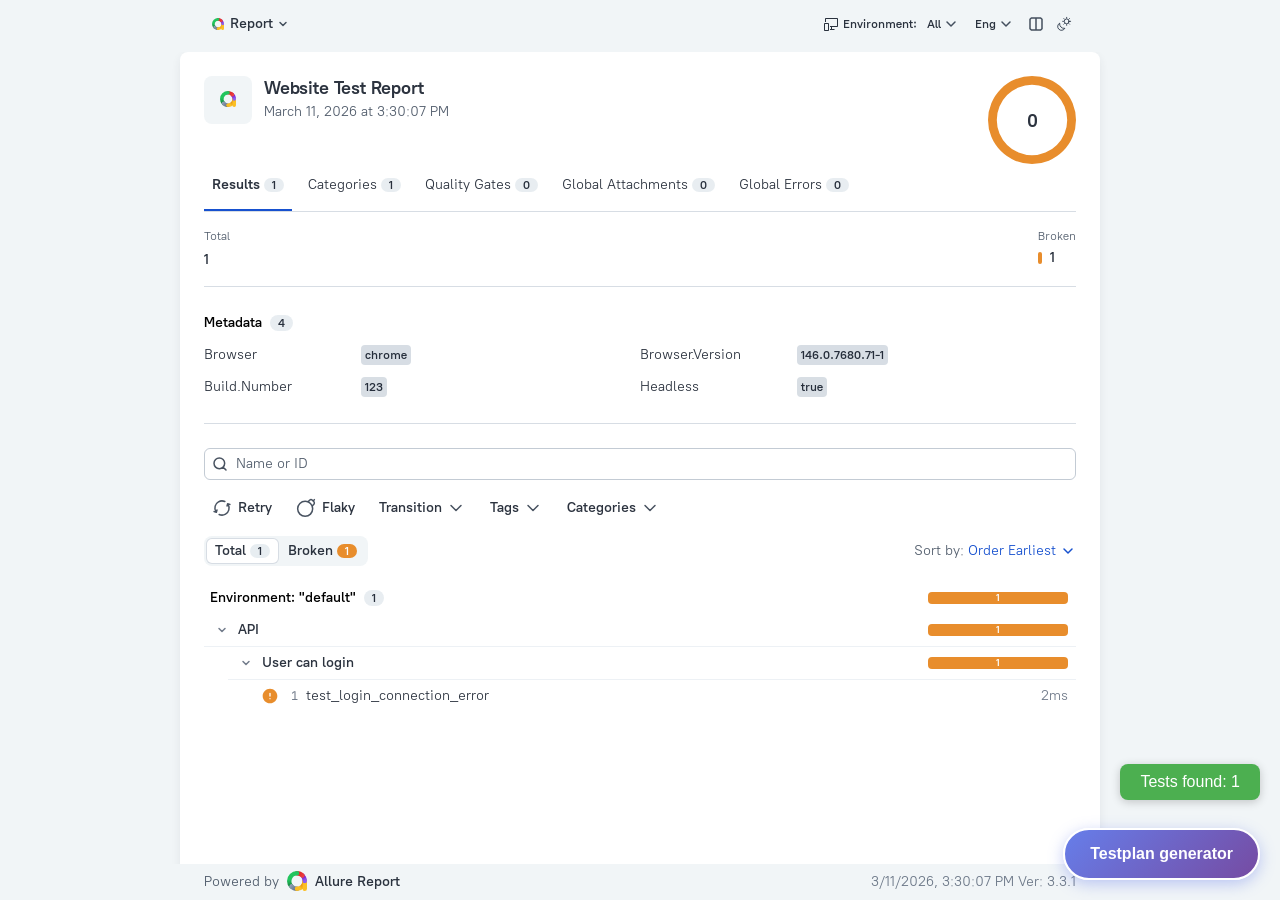
==== commit 9779d631: "deploy: fcf2cf030a9bb3ca5a70e389eba0ca7c664a5bad" ====
--- a/index.html
+++ b/index.html
@@ -10,7 +10,7 @@
 <link rel="preload" href="pt-root-ui_vf.woff2" as="font" type="font/woff" crossorigin /> 
 <link rel="preload" href="JetBrainsMono_vf.woff" as="font" type="font/woff" crossorigin /> 
     <script>
-      window.allureReportOptions = {"id":"awesome","reportName":"Website Test Report","logo":"","theme":"auto","reportLanguage":"en","createdAt":1773242459225,"reportUuid":"67e11c85-859e-479c-9bb1-07e0eb2ae454","groupBy":["epic","feature","story"],"cacheKey":"1773242459225","ci":{"type":"local","detected":true,"repoName":"","jobUid":"","jobUrl":"","jobName":"","jobRunUid":"","jobRunUrl":"","jobRunName":"","jobRunBranch":"","pullRequestUrl":"","pullRequestName":""},"layout":"base","allureVersion":"3.3.1","sections":["charts","timeline"],"defaultSection":""}
+      window.allureReportOptions = {"id":"awesome","reportName":"Website Test Report","logo":"","theme":"auto","reportLanguage":"en","createdAt":1773243007872,"reportUuid":"100ac309-b130-494f-a67f-9bcd161871e9","groupBy":["epic","feature","story"],"cacheKey":"1773243007872","ci":{"type":"local","detected":true,"repoName":"","jobUid":"","jobUrl":"","jobName":"","jobRunUid":"","jobRunUrl":"","jobRunName":"","jobRunBranch":"","pullRequestUrl":"","pullRequestName":""},"layout":"base","allureVersion":"3.3.1","sections":["charts","timeline"],"defaultSection":""}
     </script>
 </head>
 <body>
@@ -38,7 +38,7 @@
         gtag('config', 'G-LNDJ3J7WT0', {
           "report": "awesome",
           "allureVersion": "3.3.1",
-          "reportUuid": "67e11c85-859e-479c-9bb1-07e0eb2ae454",
+          "reportUuid": "100ac309-b130-494f-a67f-9bcd161871e9",
           "single_file": "false"
         });
     </script>
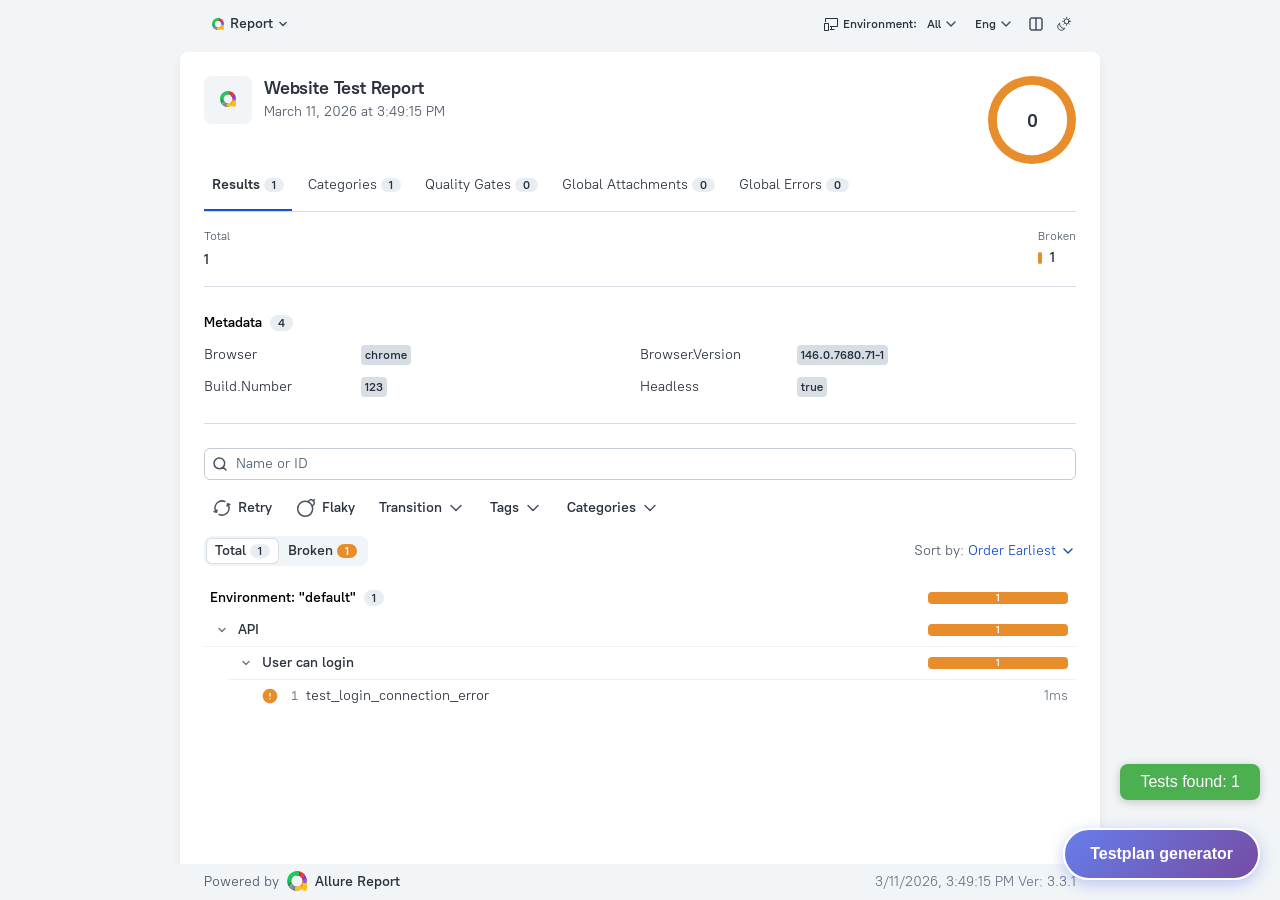
==== commit e2372081: "deploy: 948b7c4471028ddf7f7d25f083a370906cb0e46a" ====
--- a/index.html
+++ b/index.html
@@ -10,7 +10,7 @@
 <link rel="preload" href="pt-root-ui_vf.woff2" as="font" type="font/woff" crossorigin /> 
 <link rel="preload" href="JetBrainsMono_vf.woff" as="font" type="font/woff" crossorigin /> 
     <script>
-      window.allureReportOptions = {"id":"awesome","reportName":"Website Test Report","logo":"","theme":"auto","reportLanguage":"en","createdAt":1773243007872,"reportUuid":"100ac309-b130-494f-a67f-9bcd161871e9","groupBy":["epic","feature","story"],"cacheKey":"1773243007872","ci":{"type":"local","detected":true,"repoName":"","jobUid":"","jobUrl":"","jobName":"","jobRunUid":"","jobRunUrl":"","jobRunName":"","jobRunBranch":"","pullRequestUrl":"","pullRequestName":""},"layout":"base","allureVersion":"3.3.1","sections":["charts","timeline"],"defaultSection":""}
+      window.allureReportOptions = {"id":"awesome","reportName":"Website Test Report","logo":"","theme":"auto","reportLanguage":"en","createdAt":1773244155509,"reportUuid":"91ce1e3d-89c4-496c-a14f-09de85d0c26b","groupBy":["epic","feature","story"],"cacheKey":"1773244155509","ci":{"type":"local","detected":true,"repoName":"","jobUid":"","jobUrl":"","jobName":"","jobRunUid":"","jobRunUrl":"","jobRunName":"","jobRunBranch":"","pullRequestUrl":"","pullRequestName":""},"layout":"base","allureVersion":"3.3.1","sections":["charts","timeline"],"defaultSection":""}
     </script>
 </head>
 <body>
@@ -38,7 +38,7 @@
         gtag('config', 'G-LNDJ3J7WT0', {
           "report": "awesome",
           "allureVersion": "3.3.1",
-          "reportUuid": "100ac309-b130-494f-a67f-9bcd161871e9",
+          "reportUuid": "91ce1e3d-89c4-496c-a14f-09de85d0c26b",
           "single_file": "false"
         });
     </script>
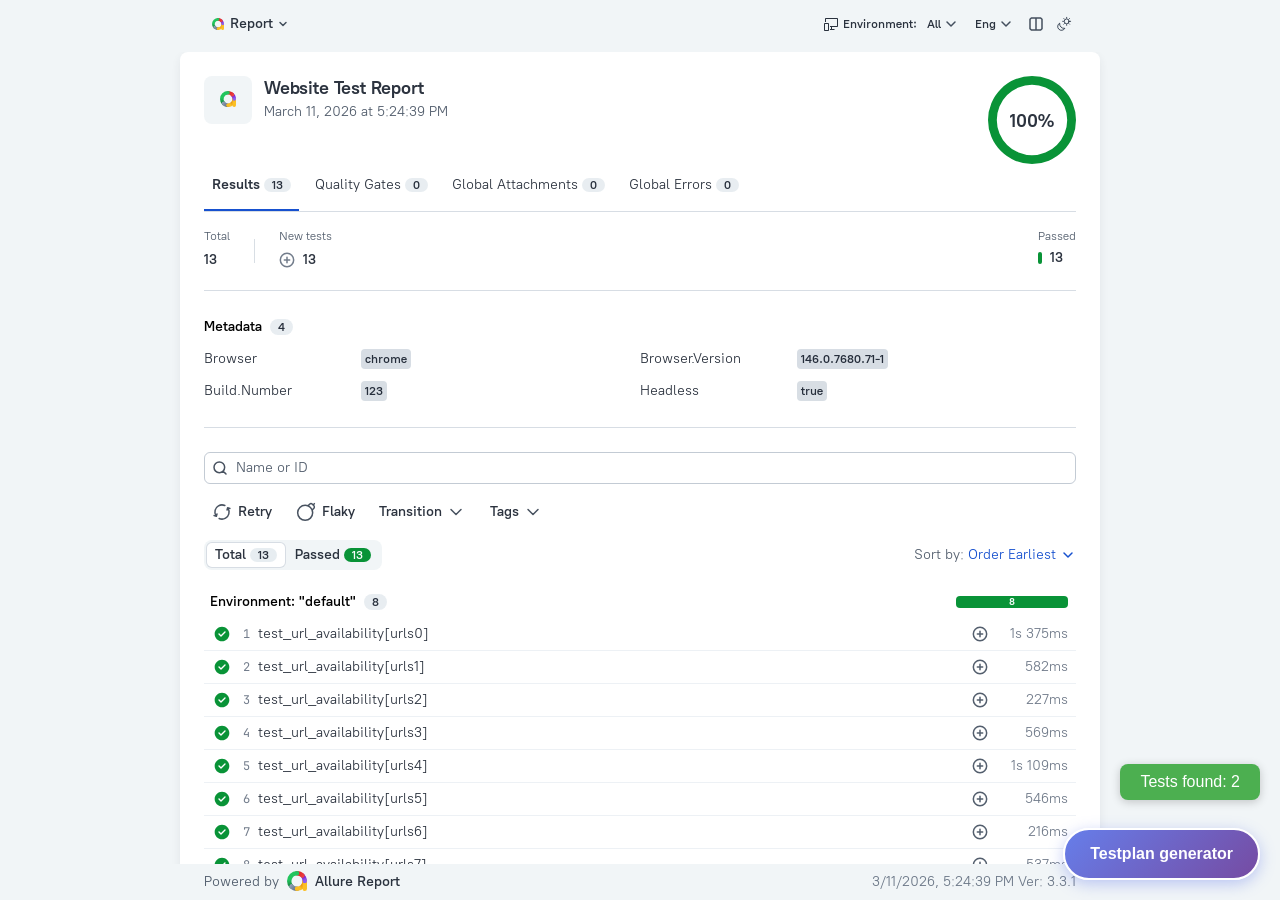
==== commit ee1d28bd: "deploy: ee33e57464d1cee7673ff3ebc79568897e4bac5e" ====
--- a/index.html
+++ b/index.html
@@ -10,7 +10,7 @@
 <link rel="preload" href="pt-root-ui_vf.woff2" as="font" type="font/woff" crossorigin /> 
 <link rel="preload" href="JetBrainsMono_vf.woff" as="font" type="font/woff" crossorigin /> 
     <script>
-      window.allureReportOptions = {"id":"awesome","reportName":"Website Test Report","logo":"","theme":"auto","reportLanguage":"en","createdAt":1773244155509,"reportUuid":"91ce1e3d-89c4-496c-a14f-09de85d0c26b","groupBy":["epic","feature","story"],"cacheKey":"1773244155509","ci":{"type":"local","detected":true,"repoName":"","jobUid":"","jobUrl":"","jobName":"","jobRunUid":"","jobRunUrl":"","jobRunName":"","jobRunBranch":"","pullRequestUrl":"","pullRequestName":""},"layout":"base","allureVersion":"3.3.1","sections":["charts","timeline"],"defaultSection":""}
+      window.allureReportOptions = {"id":"awesome","reportName":"Website Test Report","logo":"","theme":"auto","reportLanguage":"en","createdAt":1773249879878,"reportUuid":"c4d18747-f9b3-4a97-8c2f-136db8b5502d","groupBy":["epic","feature","story"],"cacheKey":"1773249879878","ci":{"type":"local","detected":true,"repoName":"","jobUid":"","jobUrl":"","jobName":"","jobRunUid":"","jobRunUrl":"","jobRunName":"","jobRunBranch":"","pullRequestUrl":"","pullRequestName":""},"layout":"base","allureVersion":"3.3.1","sections":["charts","timeline"],"defaultSection":""}
     </script>
 </head>
 <body>
@@ -38,7 +38,7 @@
         gtag('config', 'G-LNDJ3J7WT0', {
           "report": "awesome",
           "allureVersion": "3.3.1",
-          "reportUuid": "91ce1e3d-89c4-496c-a14f-09de85d0c26b",
+          "reportUuid": "c4d18747-f9b3-4a97-8c2f-136db8b5502d",
           "single_file": "false"
         });
     </script>
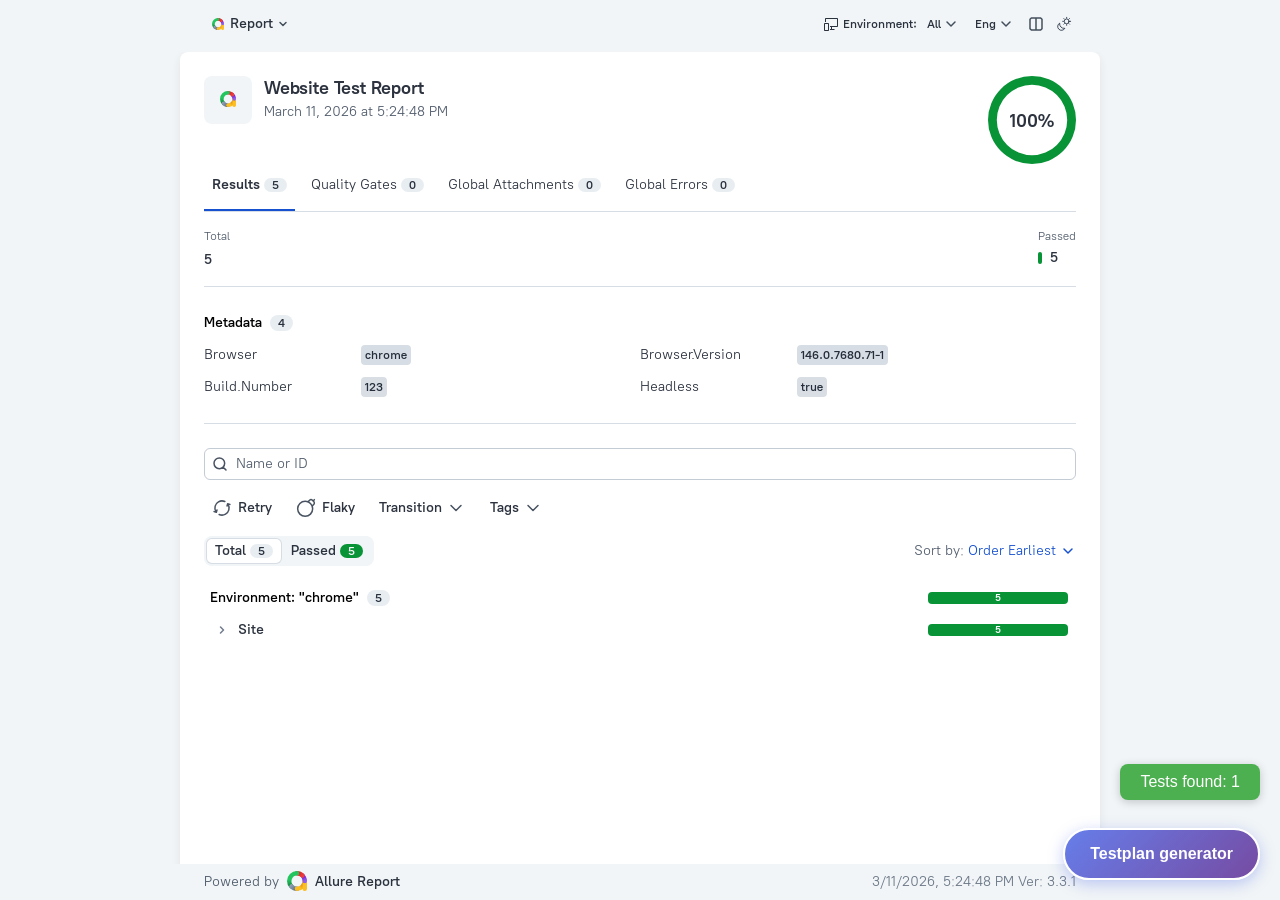
==== commit dead85b3: "deploy: ee33e57464d1cee7673ff3ebc79568897e4bac5e" ====
--- a/index.html
+++ b/index.html
@@ -10,7 +10,7 @@
 <link rel="preload" href="pt-root-ui_vf.woff2" as="font" type="font/woff" crossorigin /> 
 <link rel="preload" href="JetBrainsMono_vf.woff" as="font" type="font/woff" crossorigin /> 
     <script>
-      window.allureReportOptions = {"id":"awesome","reportName":"Website Test Report","logo":"","theme":"auto","reportLanguage":"en","createdAt":1773249879878,"reportUuid":"c4d18747-f9b3-4a97-8c2f-136db8b5502d","groupBy":["epic","feature","story"],"cacheKey":"1773249879878","ci":{"type":"local","detected":true,"repoName":"","jobUid":"","jobUrl":"","jobName":"","jobRunUid":"","jobRunUrl":"","jobRunName":"","jobRunBranch":"","pullRequestUrl":"","pullRequestName":""},"layout":"base","allureVersion":"3.3.1","sections":["charts","timeline"],"defaultSection":""}
+      window.allureReportOptions = {"id":"awesome","reportName":"Website Test Report","logo":"","theme":"auto","reportLanguage":"en","createdAt":1773249888326,"reportUuid":"42548435-93e0-40ef-9b25-d4217027354c","groupBy":["epic","feature","story"],"cacheKey":"1773249888326","ci":{"type":"local","detected":true,"repoName":"","jobUid":"","jobUrl":"","jobName":"","jobRunUid":"","jobRunUrl":"","jobRunName":"","jobRunBranch":"","pullRequestUrl":"","pullRequestName":""},"layout":"base","allureVersion":"3.3.1","sections":["charts","timeline"],"defaultSection":""}
     </script>
 </head>
 <body>
@@ -38,7 +38,7 @@
         gtag('config', 'G-LNDJ3J7WT0', {
           "report": "awesome",
           "allureVersion": "3.3.1",
-          "reportUuid": "c4d18747-f9b3-4a97-8c2f-136db8b5502d",
+          "reportUuid": "42548435-93e0-40ef-9b25-d4217027354c",
           "single_file": "false"
         });
     </script>
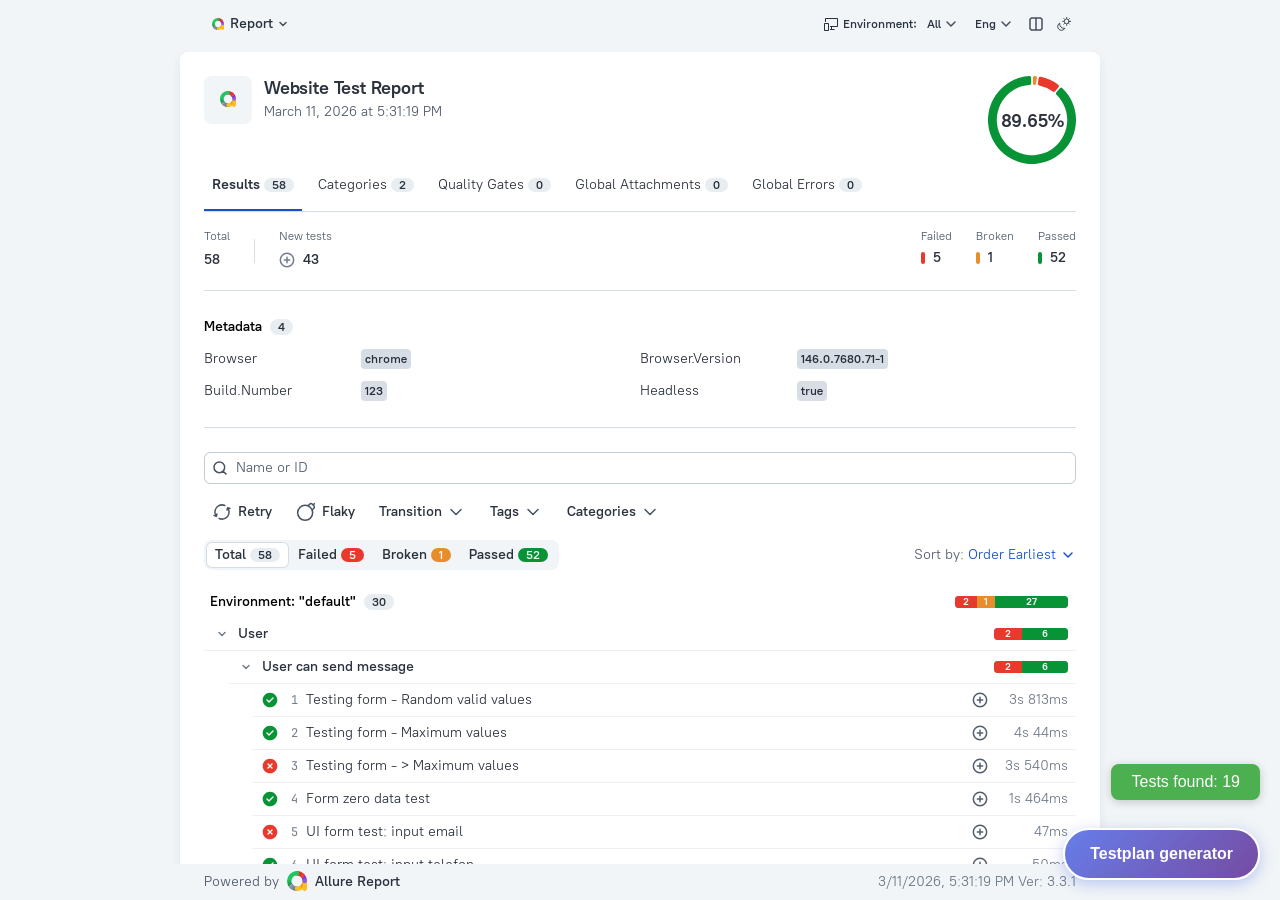
==== commit 083c22f5: "deploy: ee33e57464d1cee7673ff3ebc79568897e4bac5e" ====
--- a/index.html
+++ b/index.html
@@ -10,7 +10,7 @@
 <link rel="preload" href="pt-root-ui_vf.woff2" as="font" type="font/woff" crossorigin /> 
 <link rel="preload" href="JetBrainsMono_vf.woff" as="font" type="font/woff" crossorigin /> 
     <script>
-      window.allureReportOptions = {"id":"awesome","reportName":"Website Test Report","logo":"","theme":"auto","reportLanguage":"en","createdAt":1773249888326,"reportUuid":"42548435-93e0-40ef-9b25-d4217027354c","groupBy":["epic","feature","story"],"cacheKey":"1773249888326","ci":{"type":"local","detected":true,"repoName":"","jobUid":"","jobUrl":"","jobName":"","jobRunUid":"","jobRunUrl":"","jobRunName":"","jobRunBranch":"","pullRequestUrl":"","pullRequestName":""},"layout":"base","allureVersion":"3.3.1","sections":["charts","timeline"],"defaultSection":""}
+      window.allureReportOptions = {"id":"awesome","reportName":"Website Test Report","logo":"","theme":"auto","reportLanguage":"en","createdAt":1773250279359,"reportUuid":"c59f8157-cd37-4098-ade5-197880ed9551","groupBy":["epic","feature","story"],"cacheKey":"1773250279359","ci":{"type":"local","detected":true,"repoName":"","jobUid":"","jobUrl":"","jobName":"","jobRunUid":"","jobRunUrl":"","jobRunName":"","jobRunBranch":"","pullRequestUrl":"","pullRequestName":""},"layout":"base","allureVersion":"3.3.1","sections":["charts","timeline"],"defaultSection":""}
     </script>
 </head>
 <body>
@@ -38,7 +38,7 @@
         gtag('config', 'G-LNDJ3J7WT0', {
           "report": "awesome",
           "allureVersion": "3.3.1",
-          "reportUuid": "42548435-93e0-40ef-9b25-d4217027354c",
+          "reportUuid": "c59f8157-cd37-4098-ade5-197880ed9551",
           "single_file": "false"
         });
     </script>
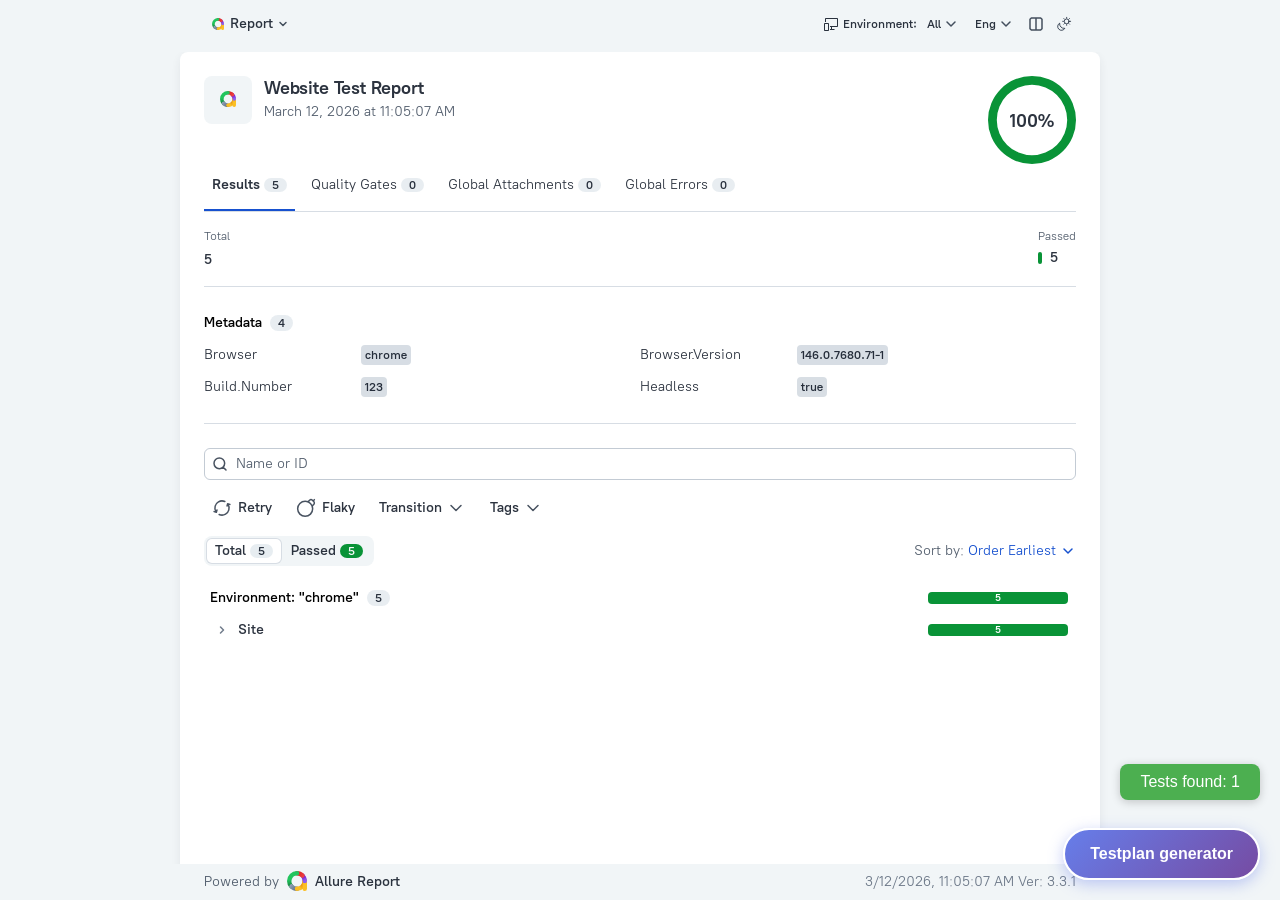
==== commit e292b88a: "deploy: 28cbcaeaf1df2100abed7d206b764ac6f9987b71" ====
--- a/index.html
+++ b/index.html
@@ -10,7 +10,7 @@
 <link rel="preload" href="pt-root-ui_vf.woff2" as="font" type="font/woff" crossorigin /> 
 <link rel="preload" href="JetBrainsMono_vf.woff" as="font" type="font/woff" crossorigin /> 
     <script>
-      window.allureReportOptions = {"id":"awesome","reportName":"Website Test Report","logo":"","theme":"auto","reportLanguage":"en","createdAt":1773250279359,"reportUuid":"c59f8157-cd37-4098-ade5-197880ed9551","groupBy":["epic","feature","story"],"cacheKey":"1773250279359","ci":{"type":"local","detected":true,"repoName":"","jobUid":"","jobUrl":"","jobName":"","jobRunUid":"","jobRunUrl":"","jobRunName":"","jobRunBranch":"","pullRequestUrl":"","pullRequestName":""},"layout":"base","allureVersion":"3.3.1","sections":["charts","timeline"],"defaultSection":""}
+      window.allureReportOptions = {"id":"awesome","reportName":"Website Test Report","logo":"","theme":"auto","reportLanguage":"en","createdAt":1773313507582,"reportUuid":"c7c4bf4a-2a7d-4fa9-b279-f9747e17578f","groupBy":["epic","feature","story"],"cacheKey":"1773313507582","ci":{"type":"local","detected":true,"repoName":"","jobUid":"","jobUrl":"","jobName":"","jobRunUid":"","jobRunUrl":"","jobRunName":"","jobRunBranch":"","pullRequestUrl":"","pullRequestName":""},"layout":"base","allureVersion":"3.3.1","sections":["charts","timeline"],"defaultSection":""}
     </script>
 </head>
 <body>
@@ -38,7 +38,7 @@
         gtag('config', 'G-LNDJ3J7WT0', {
           "report": "awesome",
           "allureVersion": "3.3.1",
-          "reportUuid": "c59f8157-cd37-4098-ade5-197880ed9551",
+          "reportUuid": "c7c4bf4a-2a7d-4fa9-b279-f9747e17578f",
           "single_file": "false"
         });
     </script>
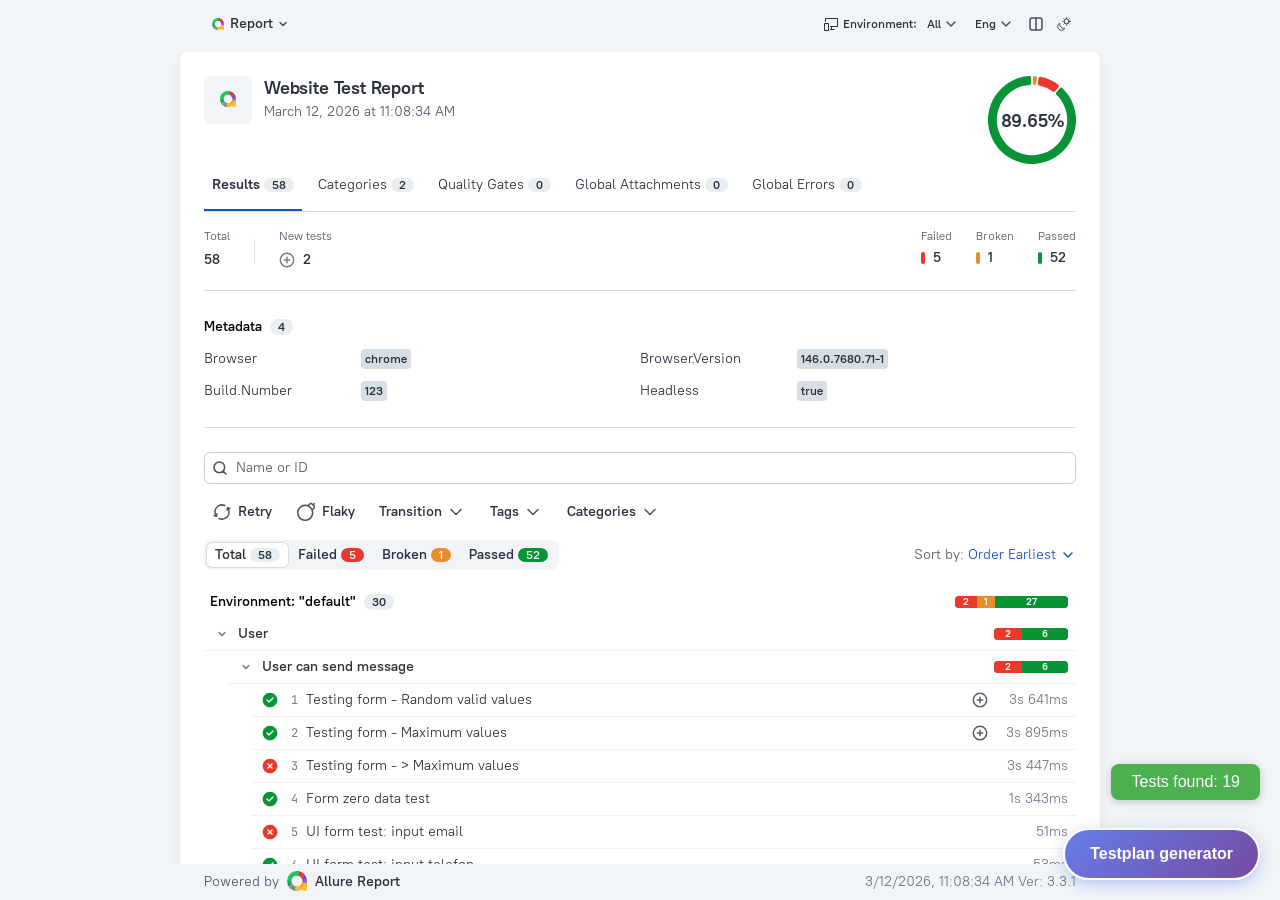
==== commit fe329036: "deploy: 28cbcaeaf1df2100abed7d206b764ac6f9987b71" ====
--- a/index.html
+++ b/index.html
@@ -10,7 +10,7 @@
 <link rel="preload" href="pt-root-ui_vf.woff2" as="font" type="font/woff" crossorigin /> 
 <link rel="preload" href="JetBrainsMono_vf.woff" as="font" type="font/woff" crossorigin /> 
     <script>
-      window.allureReportOptions = {"id":"awesome","reportName":"Website Test Report","logo":"","theme":"auto","reportLanguage":"en","createdAt":1773313507582,"reportUuid":"c7c4bf4a-2a7d-4fa9-b279-f9747e17578f","groupBy":["epic","feature","story"],"cacheKey":"1773313507582","ci":{"type":"local","detected":true,"repoName":"","jobUid":"","jobUrl":"","jobName":"","jobRunUid":"","jobRunUrl":"","jobRunName":"","jobRunBranch":"","pullRequestUrl":"","pullRequestName":""},"layout":"base","allureVersion":"3.3.1","sections":["charts","timeline"],"defaultSection":""}
+      window.allureReportOptions = {"id":"awesome","reportName":"Website Test Report","logo":"","theme":"auto","reportLanguage":"en","createdAt":1773313714684,"reportUuid":"de044ba1-6e67-487f-a470-cf33f86b39ea","groupBy":["epic","feature","story"],"cacheKey":"1773313714684","ci":{"type":"local","detected":true,"repoName":"","jobUid":"","jobUrl":"","jobName":"","jobRunUid":"","jobRunUrl":"","jobRunName":"","jobRunBranch":"","pullRequestUrl":"","pullRequestName":""},"layout":"base","allureVersion":"3.3.1","sections":["charts","timeline"],"defaultSection":""}
     </script>
 </head>
 <body>
@@ -38,7 +38,7 @@
         gtag('config', 'G-LNDJ3J7WT0', {
           "report": "awesome",
           "allureVersion": "3.3.1",
-          "reportUuid": "c7c4bf4a-2a7d-4fa9-b279-f9747e17578f",
+          "reportUuid": "de044ba1-6e67-487f-a470-cf33f86b39ea",
           "single_file": "false"
         });
     </script>
